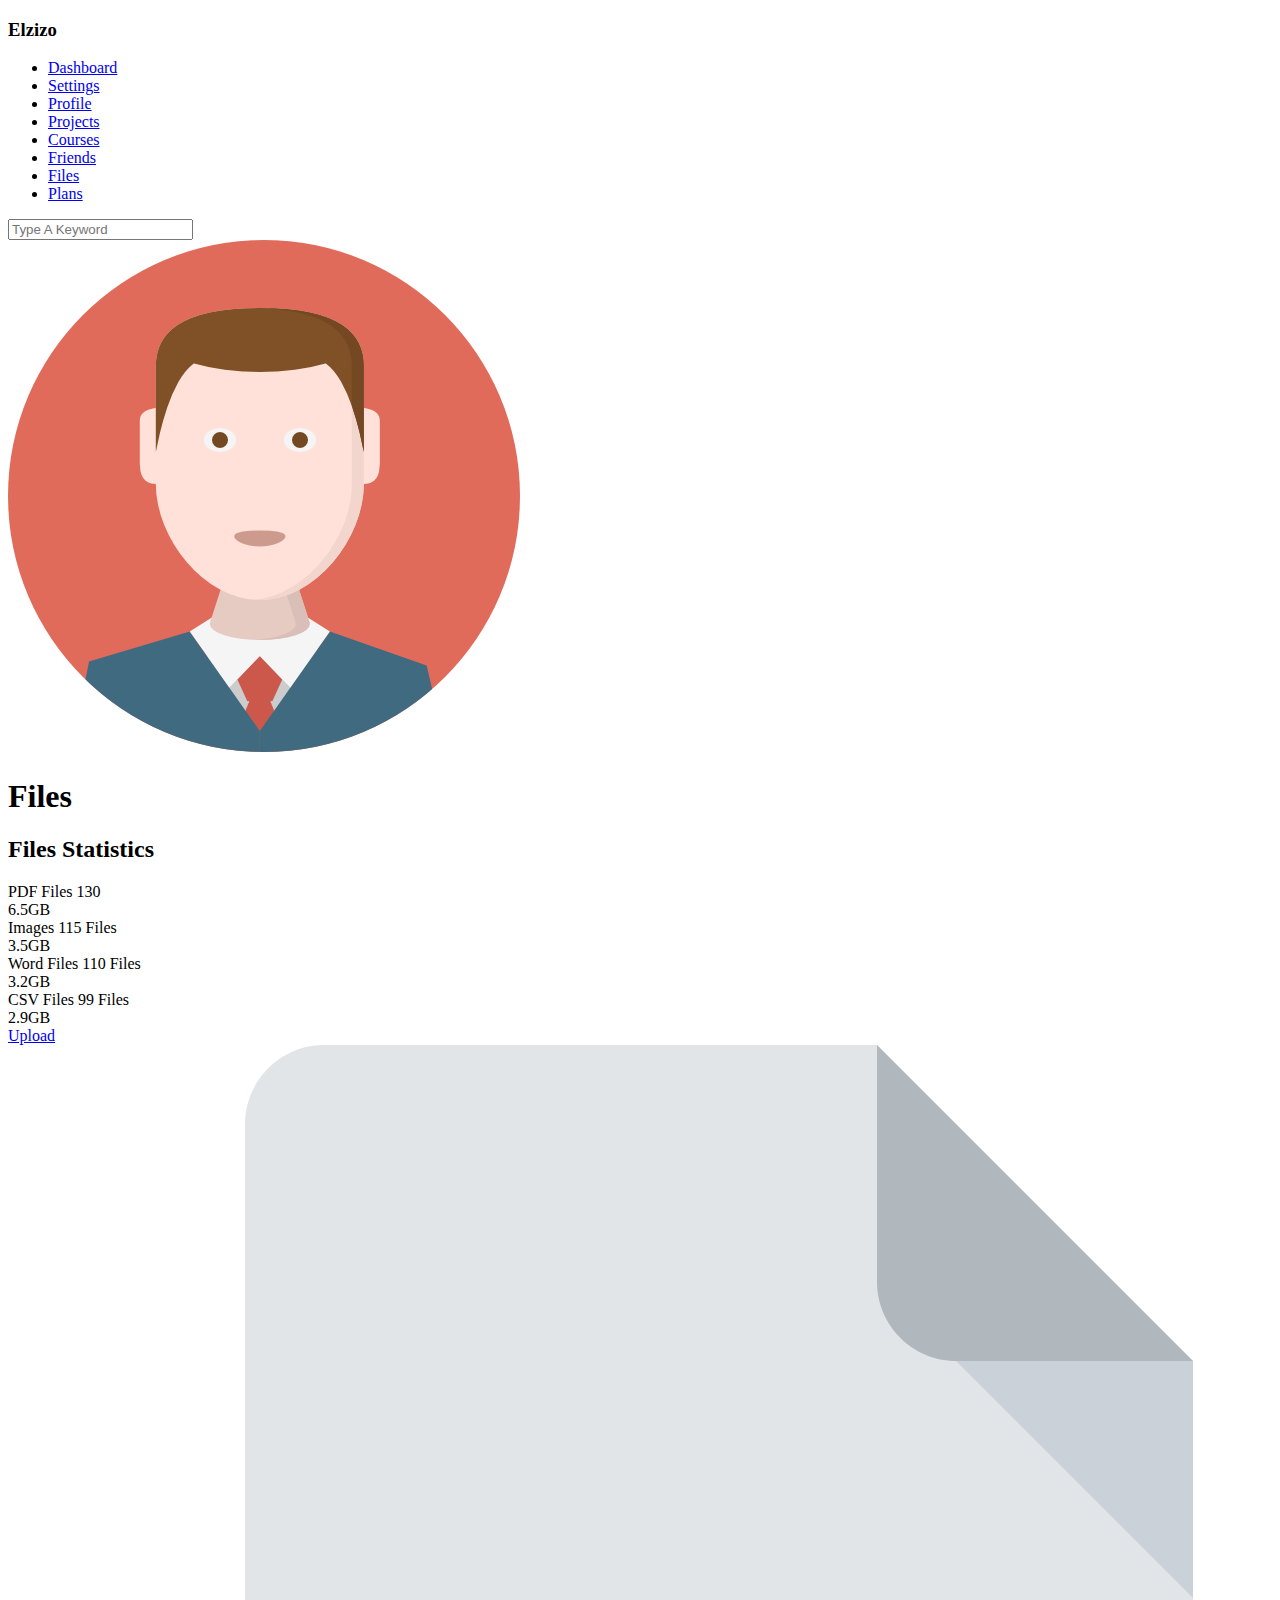
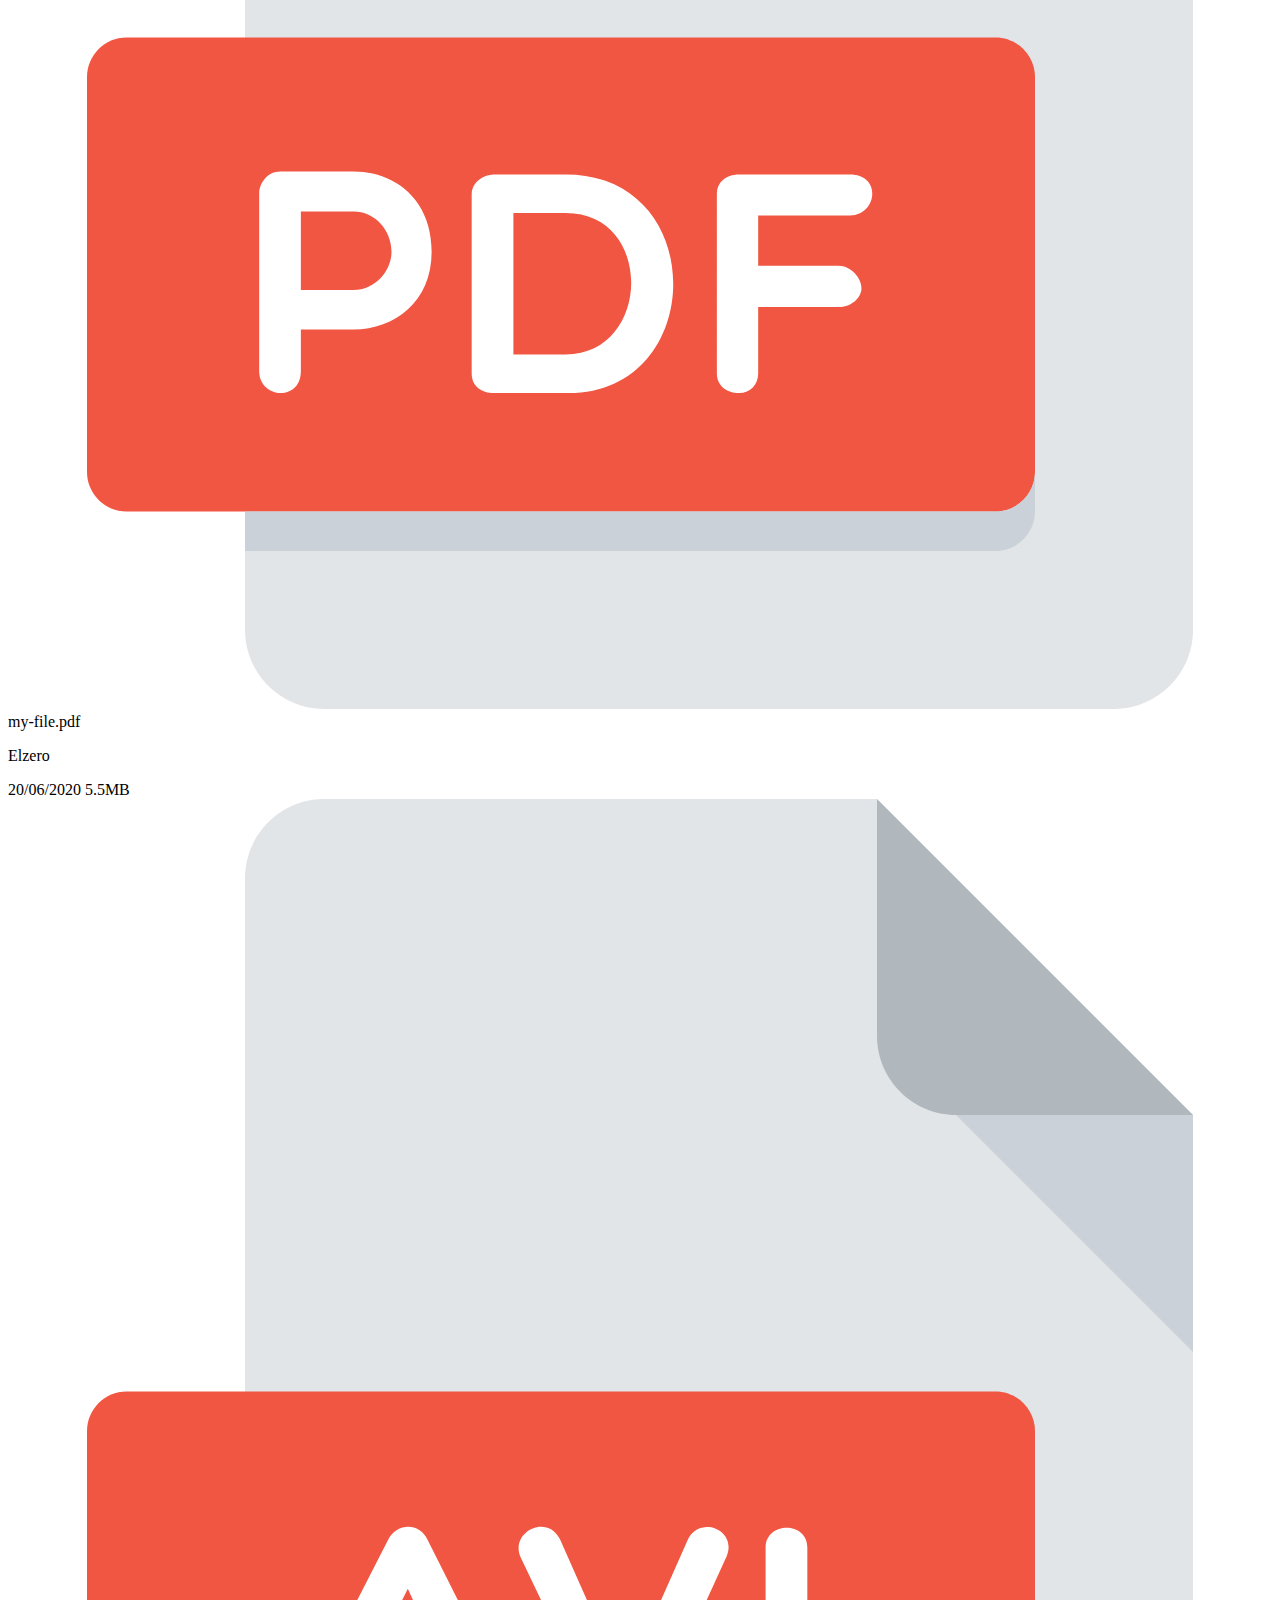
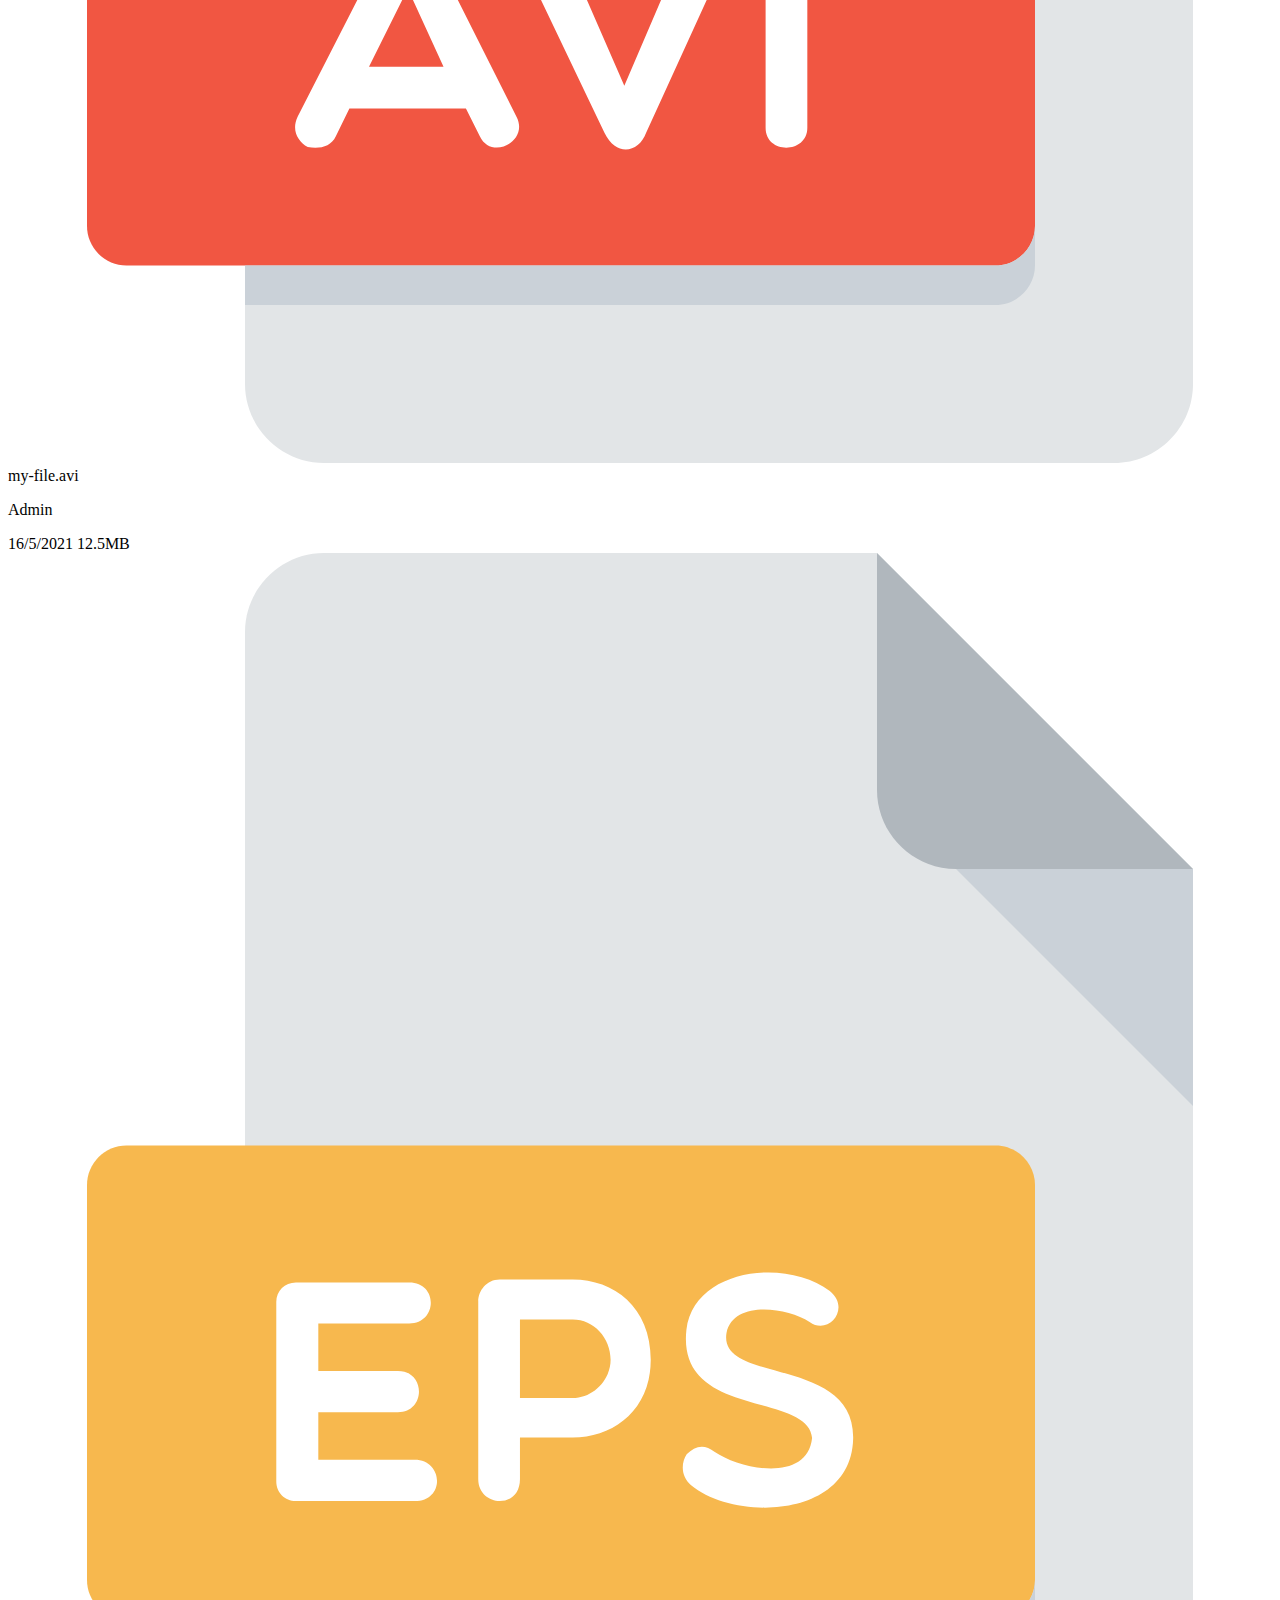
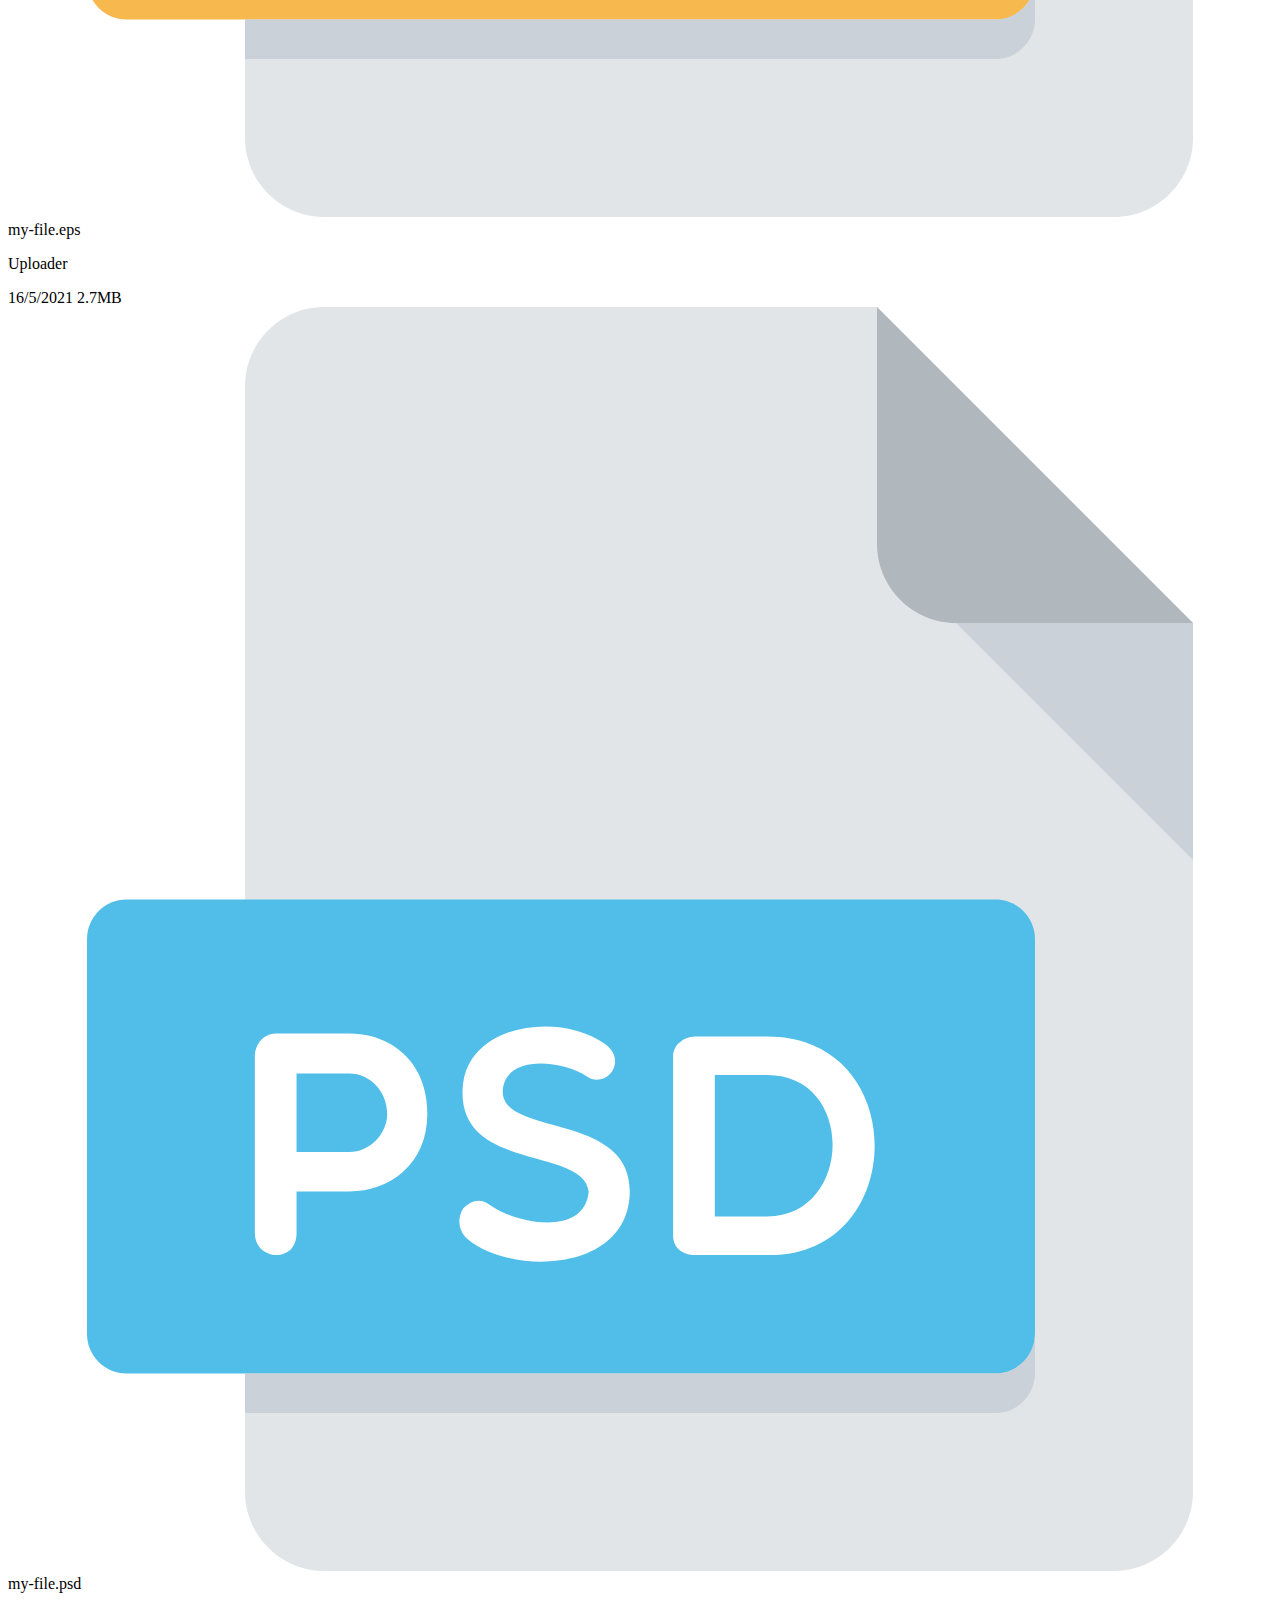
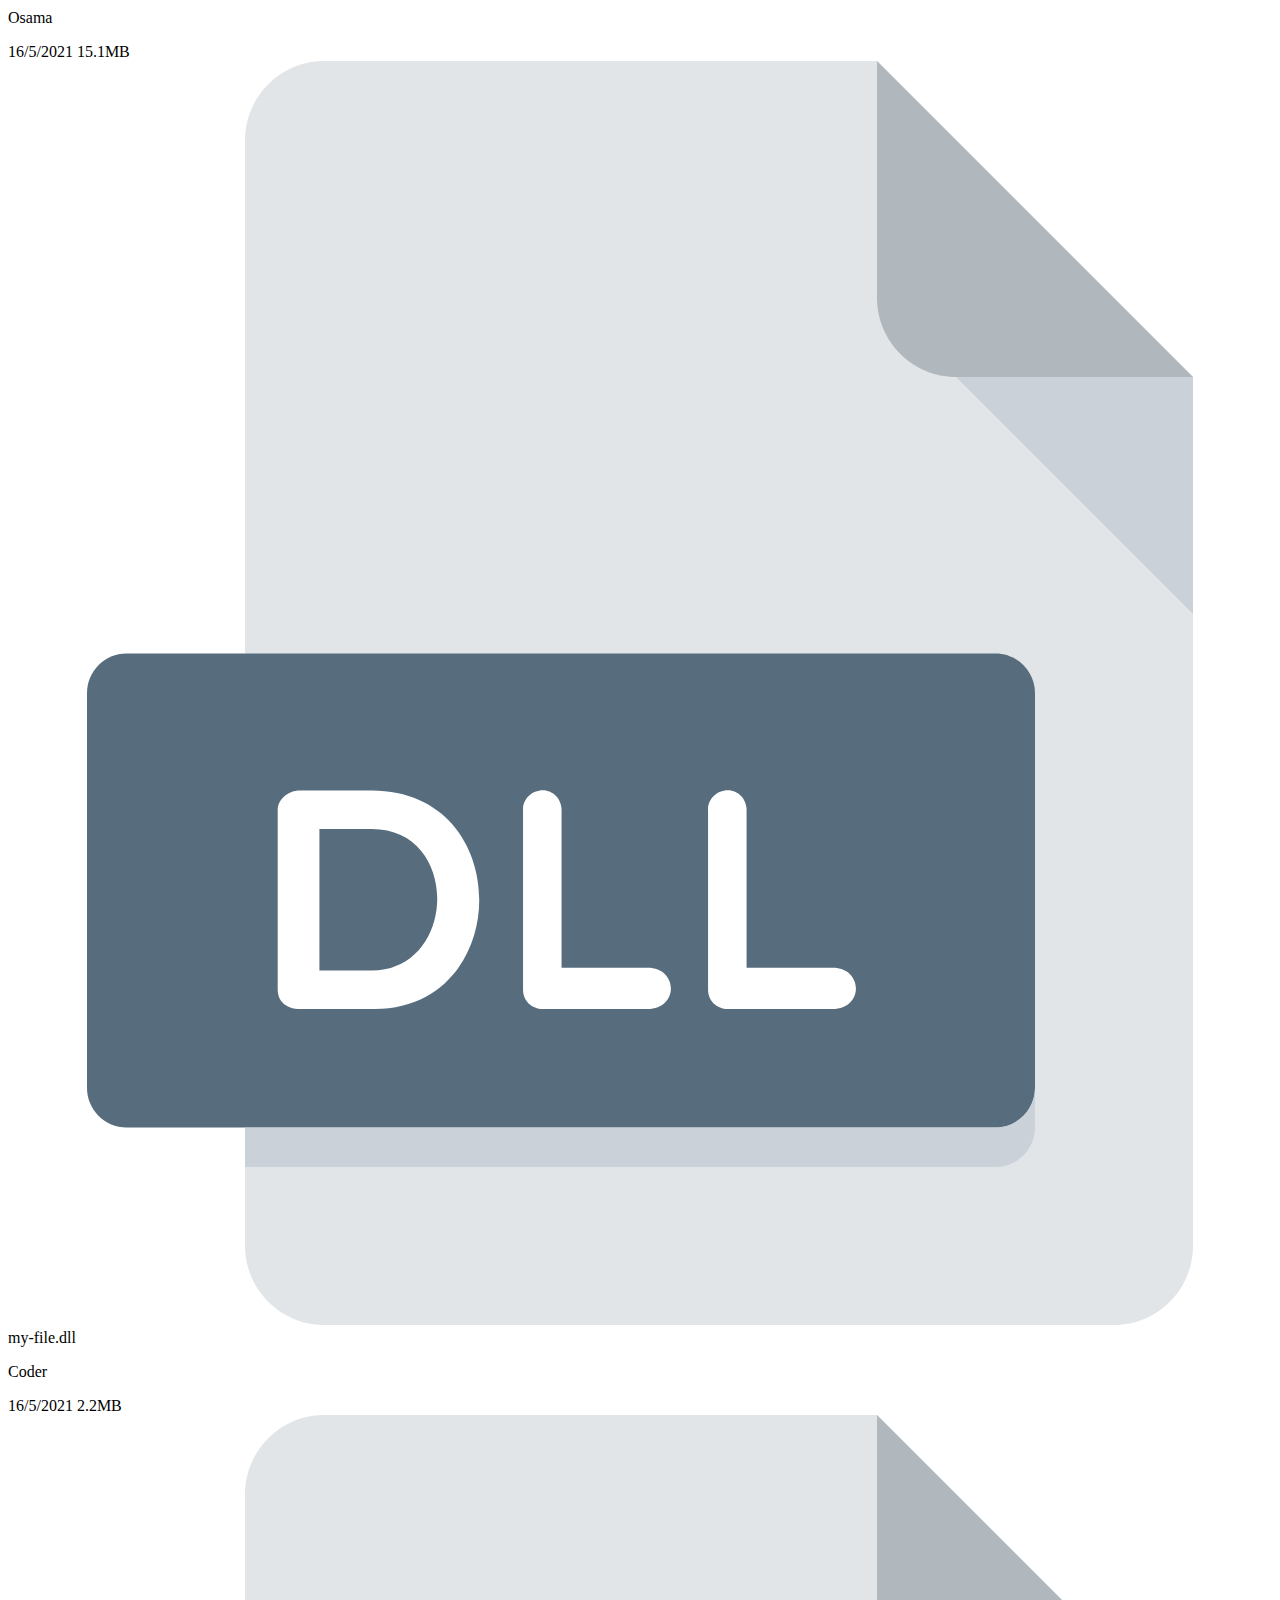
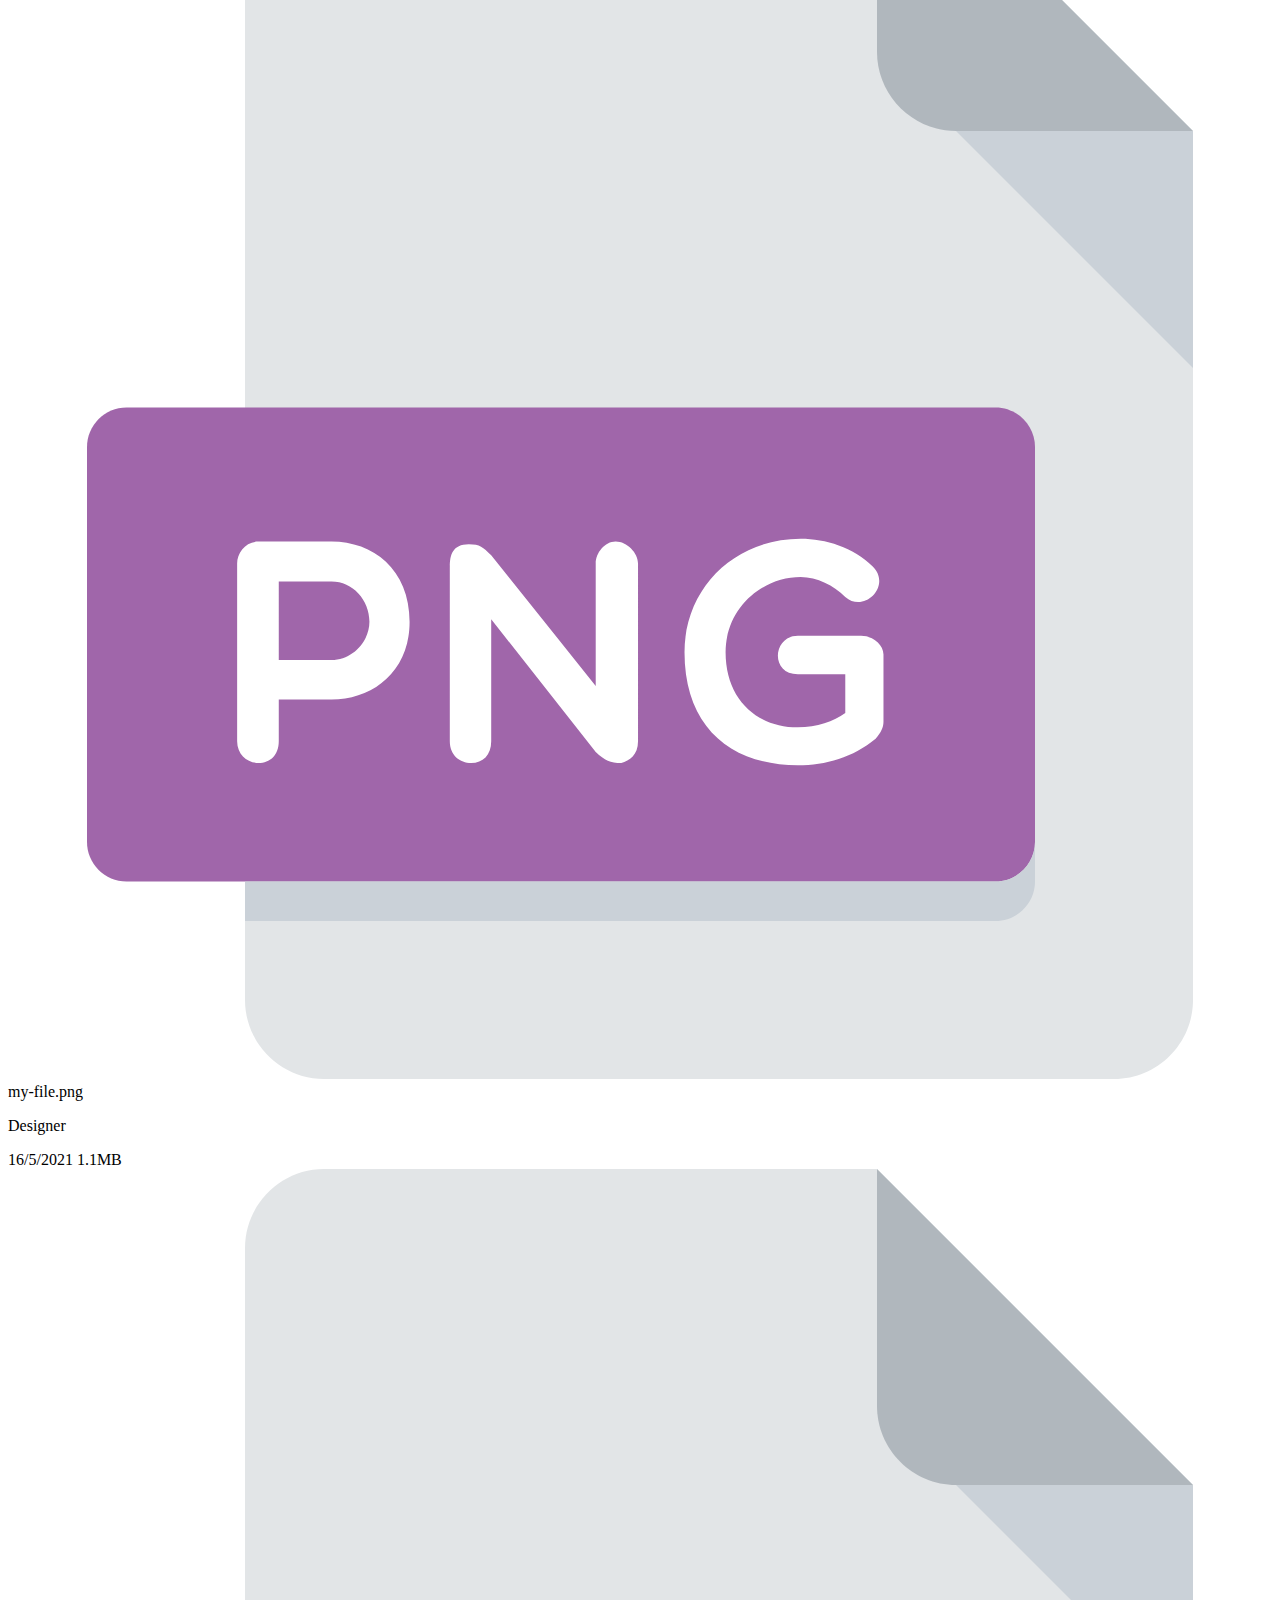
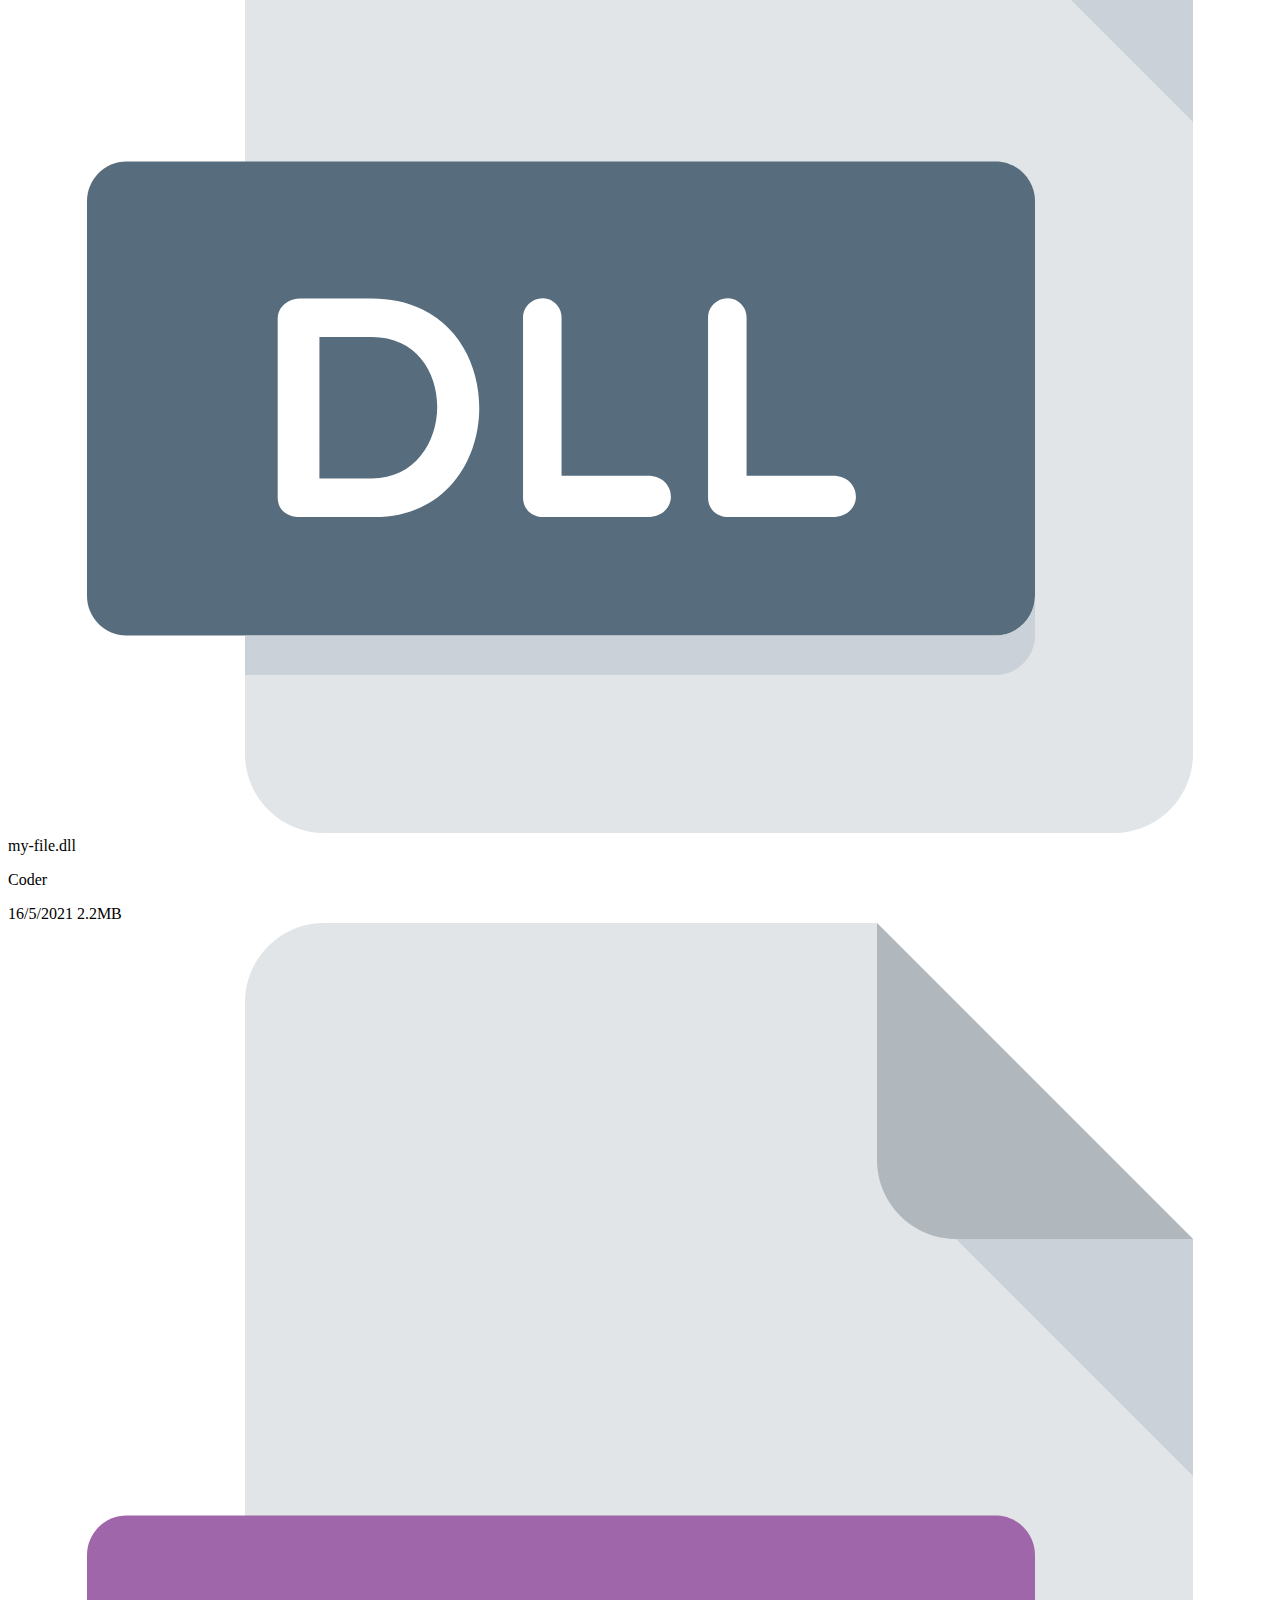
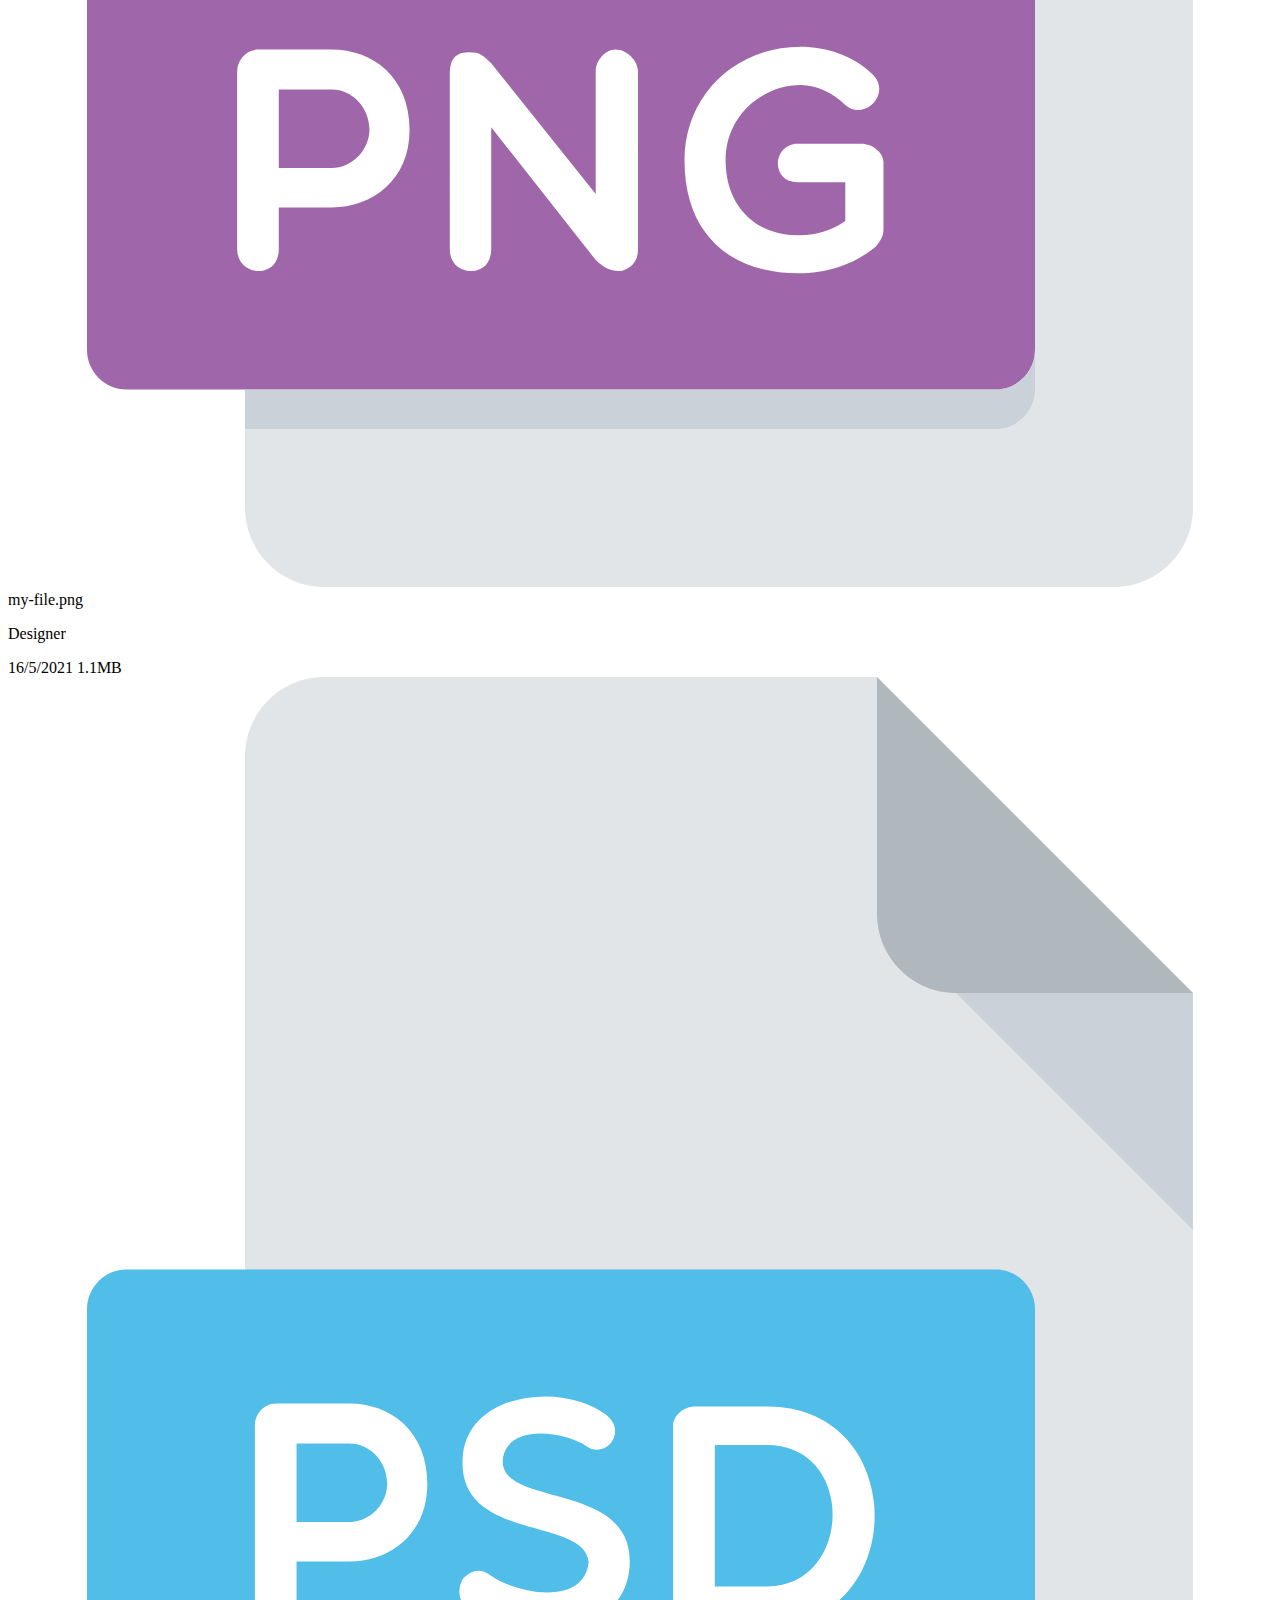
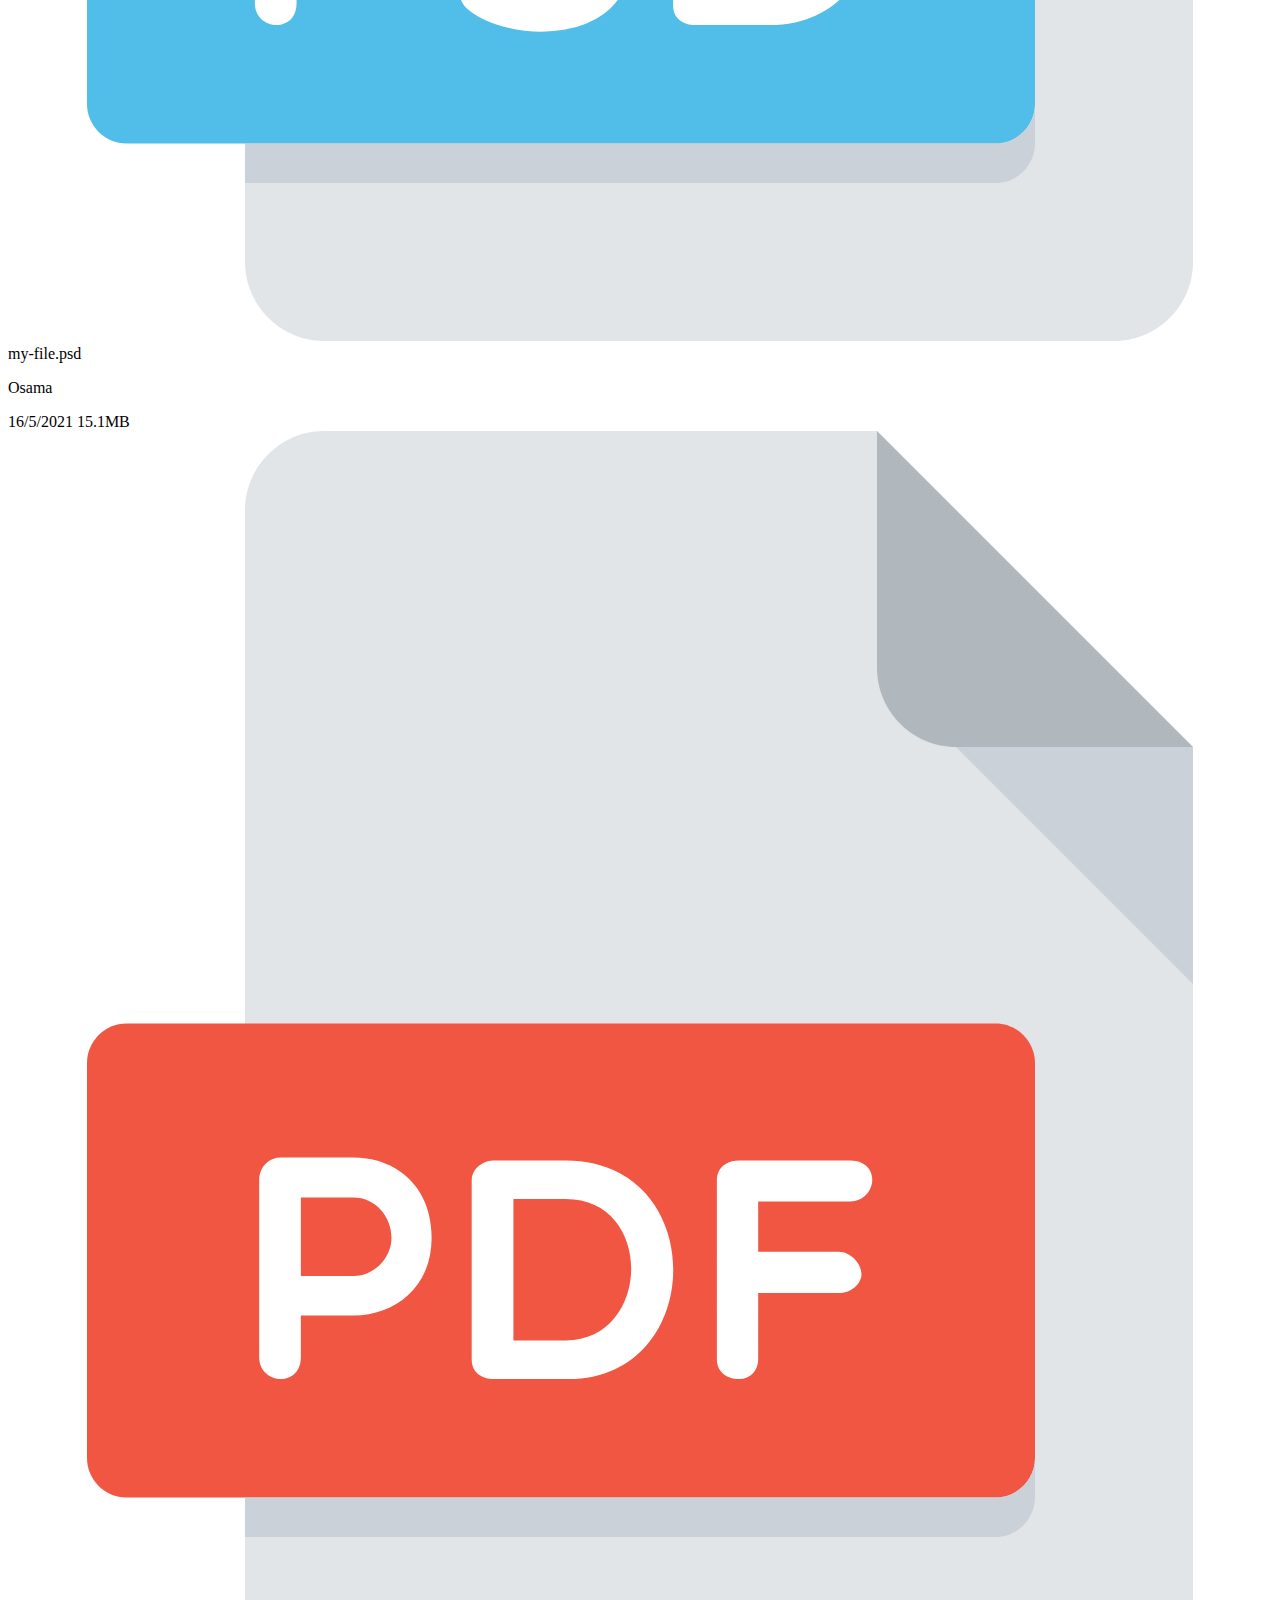
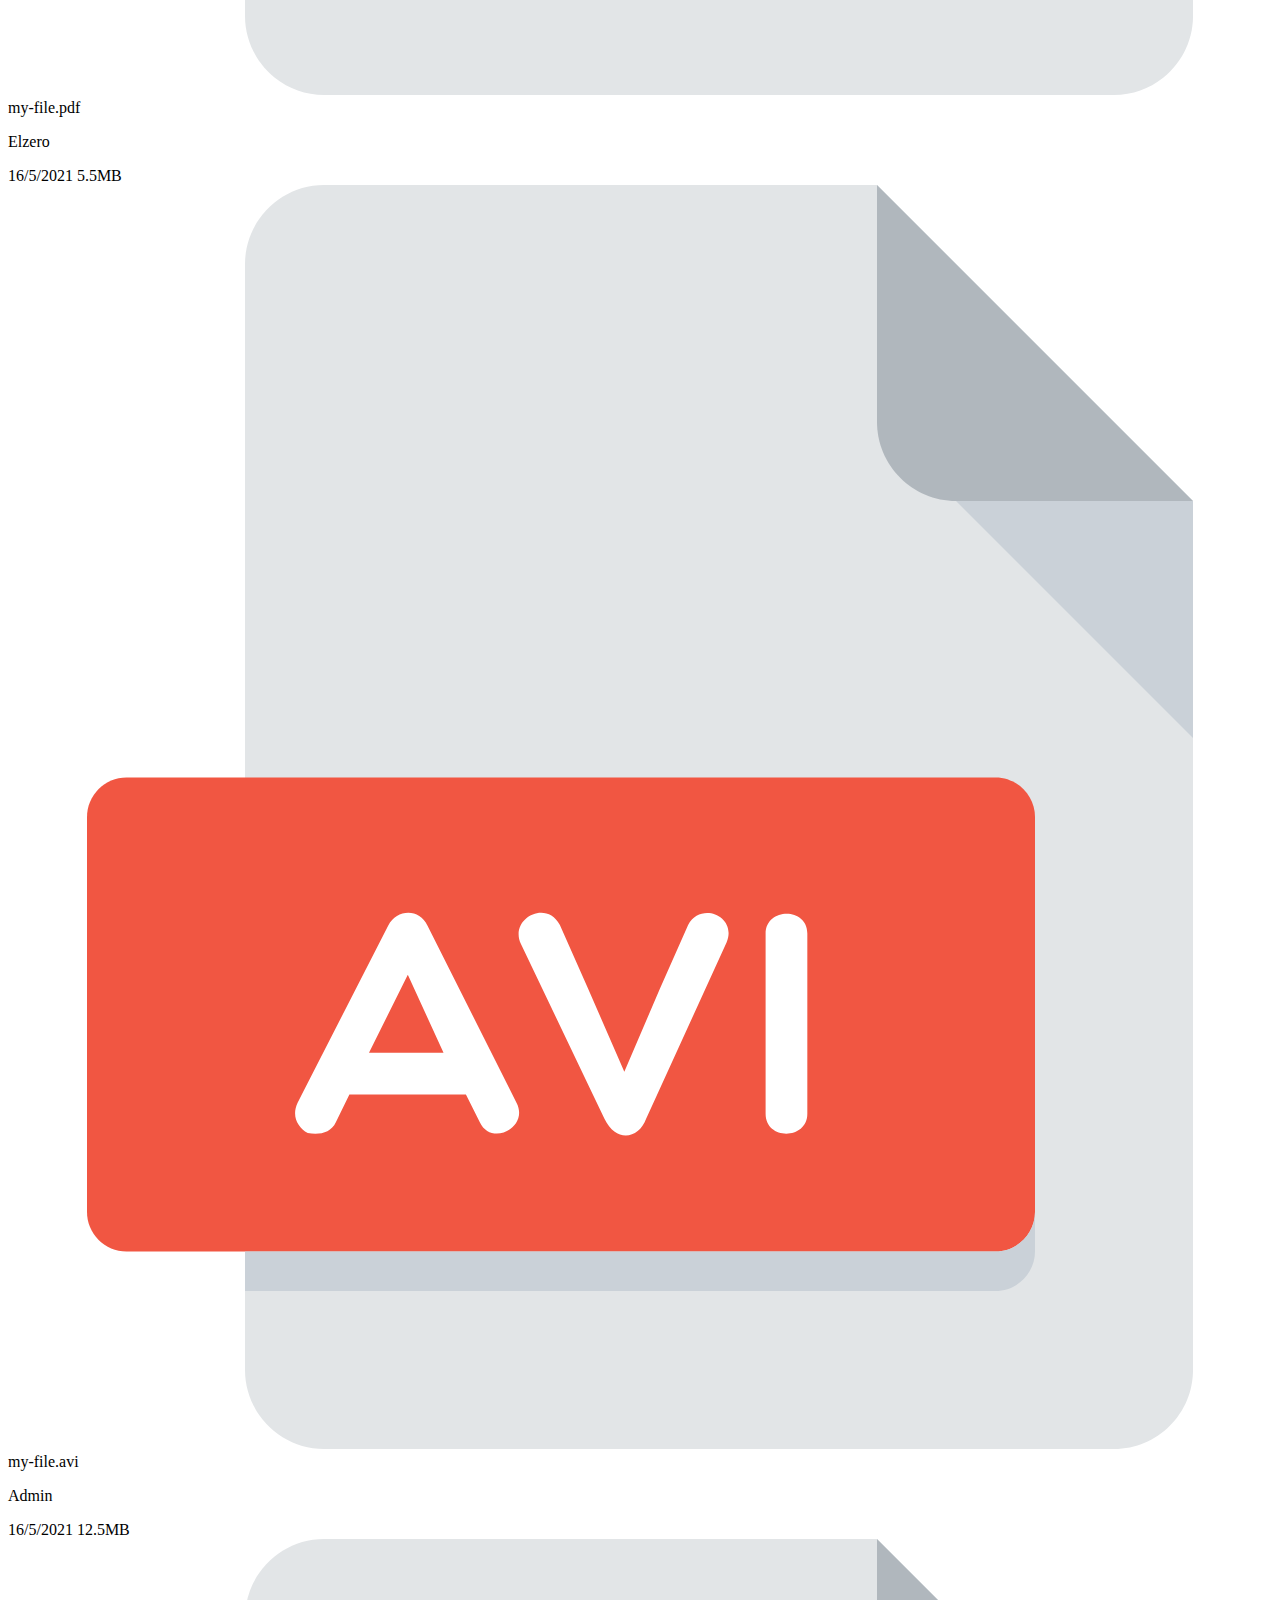
==== files.html @ 0d2b2e2a "Upload Template Four" ====
<!DOCTYPE html>
<html lang="en">
  <head>
    <meta charset="UTF-8" />
    <meta http-equiv="X-UA-Compatible" content="IE=edge" />
    <meta name="viewport" content="width=device-width, initial-scale=1.0" />
    <title>Files</title>
    <link rel="stylesheet" href="css/all.min.css" />
    <link rel="stylesheet" href="css/framework.css" />
    <link rel="stylesheet" href="css/master.css" />
    <link rel="preconnect" href="https://fonts.googleapis.com" />
    <link rel="preconnect" href="https://fonts.gstatic.com" crossorigin />
    <link
      href="https://fonts.googleapis.com/css2?family=Open+Sans:wght@300;500&display=swap"
      rel="stylesheet"
    />
  </head>
  <body>
    <div class="page d-flex">
      <div class="sidebar bg-white p-20 p-relative">
        <h3 class="p-relative txt-c mt-0">Elzizo</h3>
        <ul>
          <li>
            <a
              class="d-flex align-center fs-14 c-black rad-6 p-10"
              href="index.html"
            >
              <i class="fa-regular fa-chart-bar fa-fw"></i>
              <span>Dashboard</span>
            </a>
          </li>
          <li>
            <a
              class="d-flex align-center fs-14 c-black rad-6 p-10"
              href="settings.html"
            >
              <i class="fa-solid fa-gear fa-fw"></i>
              <span>Settings</span>
            </a>
          </li>
          <li>
            <a
              class="d-flex align-center fs-14 c-black rad-6 p-10"
              href="profile.html"
            >
              <i class="fa-regular fa-user fa-fw"></i>
              <span>Profile</span>
            </a>
          </li>
          <li>
            <a
              class="active d-flex align-center fs-14 c-black rad-6 p-10"
              href="projects.html"
            >
              <i class="fa-solid fa-diagram-project fa-fw"></i>
              <span>Projects</span>
            </a>
          </li>
          <li>
            <a
              class="d-flex align-center fs-14 c-black rad-6 p-10"
              href="courses.html"
            >
              <i class="fa-solid fa-graduation-cap fa-fw"></i>
              <span>Courses</span>
            </a>
          </li>
          <li>
            <a
              class="d-flex align-center fs-14 c-black rad-6 p-10"
              href="friends.html"
            >
              <i class="fa-regular fa-circle-user fa-fw"></i>
              <span>Friends</span>
            </a>
          </li>
          <li>
            <a
              class="d-flex align-center fs-14 c-black rad-6 p-10"
              href="files.html"
            >
              <i class="fa-regular fa-file fa-fw"></i>
              <span>Files</span>
            </a>
          </li>
          <li>
            <a
              class="d-flex align-center fs-14 c-black rad-6 p-10"
              href="plans.html"
            >
              <i class="fa-regular fa-credit-card fa-fw"></i>
              <span>Plans</span>
            </a>
          </li>
        </ul>
      </div>
      <div class="content w-full">
        <!-- Start Head -->
        <div class="head bg-white p-15 between-flex">
          <div class="search p-relative">
            <input class="p-10" type="search" placeholder="Type A Keyword" />
          </div>
          <div class="icons d-flex align-center">
            <span class="notification p-relative">
              <i class="fa-regular fa-bell fa-lg"></i>
            </span>
            <img src="imgs/avatar.png" alt="" />
          </div>
        </div>
        <!-- End Head -->
        <h1 class="p-relative">Files</h1>
        <div class="files-page d-flex m-20 gap-20">
          <div class="files-stats p-20 bg-white rad-10">
            <h2 class="mt-0 mb-15 txt-c-mobile">Files Statistics</h2>
            <div class="d-flex align-center border-eee p-10 rad-6 mb-15 fs-13">
              <i
                class="fa-regular fa-file-pdf fa-lg blue center-flex c-blue icon"
              ></i>
              <div class="info">
                <span>PDF Files</span>
                <span class="c-grey d-block mt-5">130</span>
              </div>
              <div class="size c-grey">6.5GB</div>
            </div>
            <div class="d-flex align-center border-eee p-10 rad-6 mb-15 fs-13">
              <i
                class="fa-regular fa-images fa-lg green center-flex c-green icon"
              ></i>
              <div class="info">
                <span>Images</span>
                <span class="c-grey d-block mt-5">115 Files</span>
              </div>
              <div class="size c-grey">3.5GB</div>
            </div>
            <div class="d-flex align-center border-eee p-10 rad-6 mb-15 fs-13">
              <i
                class="fa-regular fa-file-word fa-lg red center-flex c-red icon"
              ></i>
              <div class="info">
                <span>Word Files</span>
                <span class="c-grey d-block mt-5">110 Files</span>
              </div>
              <div class="size c-grey">3.2GB</div>
            </div>
            <div class="d-flex align-center border-eee p-10 rad-6 fs-13">
              <i
                class="fa-solid fa-file-csv fa-lg orange center-flex c-orange icon"
              ></i>
              <div class="info">
                <span>CSV Files</span>
                <span class="c-grey d-block mt-5">99 Files</span>
              </div>
              <div class="size c-grey">2.9GB</div>
            </div>
            <a
              class="upload bg-blue c-white fs-13 rad-6 d-block w-fit"
              href="#"
            >
              <i class="fa-solid fa-angles-up mr-10"></i>
              Upload
            </a>
          </div>
          <div class="files-content d-grid gap-20">
            <div class="file bg-white p-10 rad-10">
              <i class="fa-solid fa-download c-grey p-absolute"></i>
              <div class="icon txt-c">
                <img class="mt-15 mb-15" src="imgs/pdf.svg" alt="" />
              </div>
              <div class="txt-c mb-10 fs-14">my-file.pdf</div>
              <p class="c-grey fs-13">Elzero</p>
              <div class="info between-flex mt-10 pt-10 fs-13 c-grey">
                <span>20/06/2020</span>
                <span>5.5MB</span>
              </div>
            </div>
            <div class="file bg-white p-10 rad-10">
              <i class="fa-solid fa-download c-grey p-absolute"></i>
              <div class="icon txt-c">
                <img class="mt-15 mb-15" src="imgs/avi.svg" alt="" />
              </div>
              <div class="txt-c mb-10 fs-14">my-file.avi</div>
              <p class="c-grey fs-13">Admin</p>
              <div class="info between-flex mt-10 pt-10 fs-13 c-grey">
                <span>16/5/2021</span>
                <span>12.5MB</span>
              </div>
            </div>
            <div class="file bg-white p-10 rad-10">
              <i class="fa-solid fa-download c-grey p-absolute"></i>
              <div class="icon txt-c">
                <img class="mt-15 mb-15" src="imgs/eps.svg" alt="" />
              </div>
              <div class="txt-c mb-10 fs-14">my-file.eps</div>
              <p class="c-grey fs-13">Uploader</p>
              <div class="info between-flex mt-10 pt-10 fs-13 c-grey">
                <span>16/5/2021</span>
                <span>2.7MB</span>
              </div>
            </div>
            <div class="file bg-white p-10 rad-10">
              <i class="fa-solid fa-download c-grey p-absolute"></i>
              <div class="icon txt-c">
                <img class="mt-15 mb-15" src="imgs/psd.svg" alt="" />
              </div>
              <div class="txt-c mb-10 fs-14">my-file.psd</div>
              <p class="c-grey fs-13">Osama</p>
              <div class="info between-flex mt-10 pt-10 fs-13 c-grey">
                <span>16/5/2021</span>
                <span>15.1MB</span>
              </div>
            </div>
            <div class="file bg-white p-10 rad-10">
              <i class="fa-solid fa-download c-grey p-absolute"></i>
              <div class="icon txt-c">
                <img class="mt-15 mb-15" src="imgs/dll.svg" alt="" />
              </div>
              <div class="txt-c mb-10 fs-14">my-file.dll</div>
              <p class="c-grey fs-13">Coder</p>
              <div class="info between-flex mt-10 pt-10 fs-13 c-grey">
                <span>16/5/2021</span>
                <span>2.2MB</span>
              </div>
            </div>
            <div class="file bg-white p-10 rad-10">
              <i class="fa-solid fa-download c-grey p-absolute"></i>
              <div class="icon txt-c">
                <img class="mt-15 mb-15" src="imgs/png.svg" alt="" />
              </div>
              <div class="txt-c mb-10 fs-14">my-file.png</div>
              <p class="c-grey fs-13">Designer</p>
              <div class="info between-flex mt-10 pt-10 fs-13 c-grey">
                <span>16/5/2021</span>
                <span>1.1MB</span>
              </div>
            </div>
            <div class="file bg-white p-10 rad-10">
              <i class="fa-solid fa-download c-grey p-absolute"></i>
              <div class="icon txt-c">
                <img class="mt-15 mb-15" src="imgs/dll.svg" alt="" />
              </div>
              <div class="txt-c mb-10 fs-14">my-file.dll</div>
              <p class="c-grey fs-13">Coder</p>
              <div class="info between-flex mt-10 pt-10 fs-13 c-grey">
                <span>16/5/2021</span>
                <span>2.2MB</span>
              </div>
            </div>
            <div class="file bg-white p-10 rad-10">
              <i class="fa-solid fa-download c-grey p-absolute"></i>
              <div class="icon txt-c">
                <img class="mt-15 mb-15" src="imgs/png.svg" alt="" />
              </div>
              <div class="txt-c mb-10 fs-14">my-file.png</div>
              <p class="c-grey fs-13">Designer</p>
              <div class="info between-flex mt-10 pt-10 fs-13 c-grey">
                <span>16/5/2021</span>
                <span>1.1MB</span>
              </div>
            </div>
            <div class="file bg-white p-10 rad-10">
              <i class="fa-solid fa-download c-grey p-absolute"></i>
              <div class="icon txt-c">
                <img class="mt-15 mb-15" src="imgs/psd.svg" alt="" />
              </div>
              <div class="txt-c mb-10 fs-14">my-file.psd</div>
              <p class="c-grey fs-13">Osama</p>
              <div class="info between-flex mt-10 pt-10 fs-13 c-grey">
                <span>16/5/2021</span>
                <span>15.1MB</span>
              </div>
            </div>
            <div class="file bg-white p-10 rad-10">
              <i class="fa-solid fa-download c-grey p-absolute"></i>
              <div class="icon txt-c">
                <img class="mt-15 mb-15" src="imgs/pdf.svg" alt="" />
              </div>
              <div class="txt-c mb-10 fs-14">my-file.pdf</div>
              <p class="c-grey fs-13">Elzero</p>
              <div class="info between-flex mt-10 pt-10 fs-13 c-grey">
                <span>16/5/2021</span>
                <span>5.5MB</span>
              </div>
            </div>
            <div class="file bg-white p-10 rad-10">
              <i class="fa-solid fa-download c-grey p-absolute"></i>
              <div class="icon txt-c">
                <img class="mt-15 mb-15" src="imgs/avi.svg" alt="" />
              </div>
              <div class="txt-c mb-10 fs-14">my-file.avi</div>
              <p class="c-grey fs-13">Admin</p>
              <div class="info between-flex mt-10 pt-10 fs-13 c-grey">
                <span>16/5/2021</span>
                <span>12.5MB</span>
              </div>
            </div>
            <div class="file bg-white p-10 rad-10">
              <i class="fa-solid fa-download c-grey p-absolute"></i>
              <div class="icon txt-c">
                <img class="mt-15 mb-15" src="imgs/eps.svg" alt="" />
              </div>
              <div class="txt-c mb-10 fs-14">my-file.eps</div>
              <p class="c-grey fs-13">Uploader</p>
              <div class="info between-flex mt-10 pt-10 fs-13 c-grey">
                <span>16/5/2021</span>
                <span>2.7MB</span>
              </div>
            </div>
            <div class="file bg-white p-10 rad-10">
              <i class="fa-solid fa-download c-grey p-absolute"></i>
              <div class="icon txt-c">
                <img class="mt-15 mb-15" src="imgs/pdf.svg" alt="" />
              </div>
              <div class="txt-c mb-10 fs-14">my-file.pdf</div>
              <p class="c-grey fs-13">Elzero</p>
              <div class="info between-flex mt-10 pt-10 fs-13 c-grey">
                <span>16/5/2021</span>
                <span>5.5MB</span>
              </div>
            </div>
            <div class="file bg-white p-10 rad-10">
              <i class="fa-solid fa-download c-grey p-absolute"></i>
              <div class="icon txt-c">
                <img class="mt-15 mb-15" src="imgs/avi.svg" alt="" />
              </div>
              <div class="txt-c mb-10 fs-14">my-file.avi</div>
              <p class="c-grey fs-13">Admin</p>
              <div class="info between-flex mt-10 pt-10 fs-13 c-grey">
                <span>16/5/2021</span>
                <span>12.5MB</span>
              </div>
            </div>
            <div class="file bg-white p-10 rad-10">
              <i class="fa-solid fa-download c-grey p-absolute"></i>
              <div class="icon txt-c">
                <img class="mt-15 mb-15" src="imgs/eps.svg" alt="" />
              </div>
              <div class="txt-c mb-10 fs-14">my-file.eps</div>
              <p class="c-grey fs-13">Uploader</p>
              <div class="info between-flex mt-10 pt-10 fs-13 c-grey">
                <span>16/5/2021</span>
                <span>2.7MB</span>
              </div>
            </div>
            <div class="file bg-white p-10 rad-10">
              <i class="fa-solid fa-download c-grey p-absolute"></i>
              <div class="icon txt-c">
                <img class="mt-15 mb-15" src="imgs/psd.svg" alt="" />
              </div>
              <div class="txt-c mb-10 fs-14">my-file.psd</div>
              <p class="c-grey fs-13">Osama</p>
              <div class="info between-flex mt-10 pt-10 fs-13 c-grey">
                <span>16/5/2021</span>
                <span>15.1MB</span>
              </div>
            </div>
            <div class="file bg-white p-10 rad-10">
              <i class="fa-solid fa-download c-grey p-absolute"></i>
              <div class="icon txt-c">
                <img class="mt-15 mb-15" src="imgs/dll.svg" alt="" />
              </div>
              <div class="txt-c mb-10 fs-14">my-file.dll</div>
              <p class="c-grey fs-13">Coder</p>
              <div class="info between-flex mt-10 pt-10 fs-13 c-grey">
                <span>16/5/2021</span>
                <span>2.2MB</span>
              </div>
            </div>
            <div class="file bg-white p-10 rad-10">
              <i class="fa-solid fa-download c-grey p-absolute"></i>
              <div class="icon txt-c">
                <img class="mt-15 mb-15" src="imgs/png.svg" alt="" />
              </div>
              <div class="txt-c mb-10 fs-14">my-file.png</div>
              <p class="c-grey fs-13">Designer</p>
              <div class="info between-flex mt-10 pt-10 fs-13 c-grey">
                <span>16/5/2021</span>
                <span>1.1MB</span>
              </div>
            </div>
            <div class="file bg-white p-10 rad-10">
              <i class="fa-solid fa-download c-grey p-absolute"></i>
              <div class="icon txt-c">
                <img class="mt-15 mb-15" src="imgs/dll.svg" alt="" />
              </div>
              <div class="txt-c mb-10 fs-14">my-file.dll</div>
              <p class="c-grey fs-13">Coder</p>
              <div class="info between-flex mt-10 pt-10 fs-13 c-grey">
                <span>16/5/2021</span>
                <span>2.2MB</span>
              </div>
            </div>
            <div class="file bg-white p-10 rad-10">
              <i class="fa-solid fa-download c-grey p-absolute"></i>
              <div class="icon txt-c">
                <img class="mt-15 mb-15" src="imgs/png.svg" alt="" />
              </div>
              <div class="txt-c mb-10 fs-14">my-file.png</div>
              <p class="c-grey fs-13">Designer</p>
              <div class="info between-flex mt-10 pt-10 fs-13 c-grey">
                <span>16/5/2021</span>
                <span>1.1MB</span>
              </div>
            </div>
            <div class="file bg-white p-10 rad-10">
              <i class="fa-solid fa-download c-grey p-absolute"></i>
              <div class="icon txt-c">
                <img class="mt-15 mb-15" src="imgs/psd.svg" alt="" />
              </div>
              <div class="txt-c mb-10 fs-14">my-file.psd</div>
              <p class="c-grey fs-13">Osama</p>
              <div class="info between-flex mt-10 pt-10 fs-13 c-grey">
                <span>16/5/2021</span>
                <span>15.1MB</span>
              </div>
            </div>
            <div class="file bg-white p-10 rad-10">
              <i class="fa-solid fa-download c-grey p-absolute"></i>
              <div class="icon txt-c">
                <img class="mt-15 mb-15" src="imgs/pdf.svg" alt="" />
              </div>
              <div class="txt-c mb-10 fs-14">my-file.pdf</div>
              <p class="c-grey fs-13">Elzero</p>
              <div class="info between-flex mt-10 pt-10 fs-13 c-grey">
                <span>16/5/2021</span>
                <span>5.5MB</span>
              </div>
            </div>
            <div class="file bg-white p-10 rad-10">
              <i class="fa-solid fa-download c-grey p-absolute"></i>
              <div class="icon txt-c">
                <img class="mt-15 mb-15" src="imgs/avi.svg" alt="" />
              </div>
              <div class="txt-c mb-10 fs-14">my-file.avi</div>
              <p class="c-grey fs-13">Admin</p>
              <div class="info between-flex mt-10 pt-10 fs-13 c-grey">
                <span>16/5/2021</span>
                <span>12.5MB</span>
              </div>
            </div>
            <div class="file bg-white p-10 rad-10">
              <i class="fa-solid fa-download c-grey p-absolute"></i>
              <div class="icon txt-c">
                <img class="mt-15 mb-15" src="imgs/eps.svg" alt="" />
              </div>
              <div class="txt-c mb-10 fs-14">my-file.eps</div>
              <p class="c-grey fs-13">Uploader</p>
              <div class="info between-flex mt-10 pt-10 fs-13 c-grey">
                <span>16/5/2021</span>
                <span>2.7MB</span>
              </div>
            </div>
          </div>
        </div>
      </div>
    </div>
  </body>
</html>
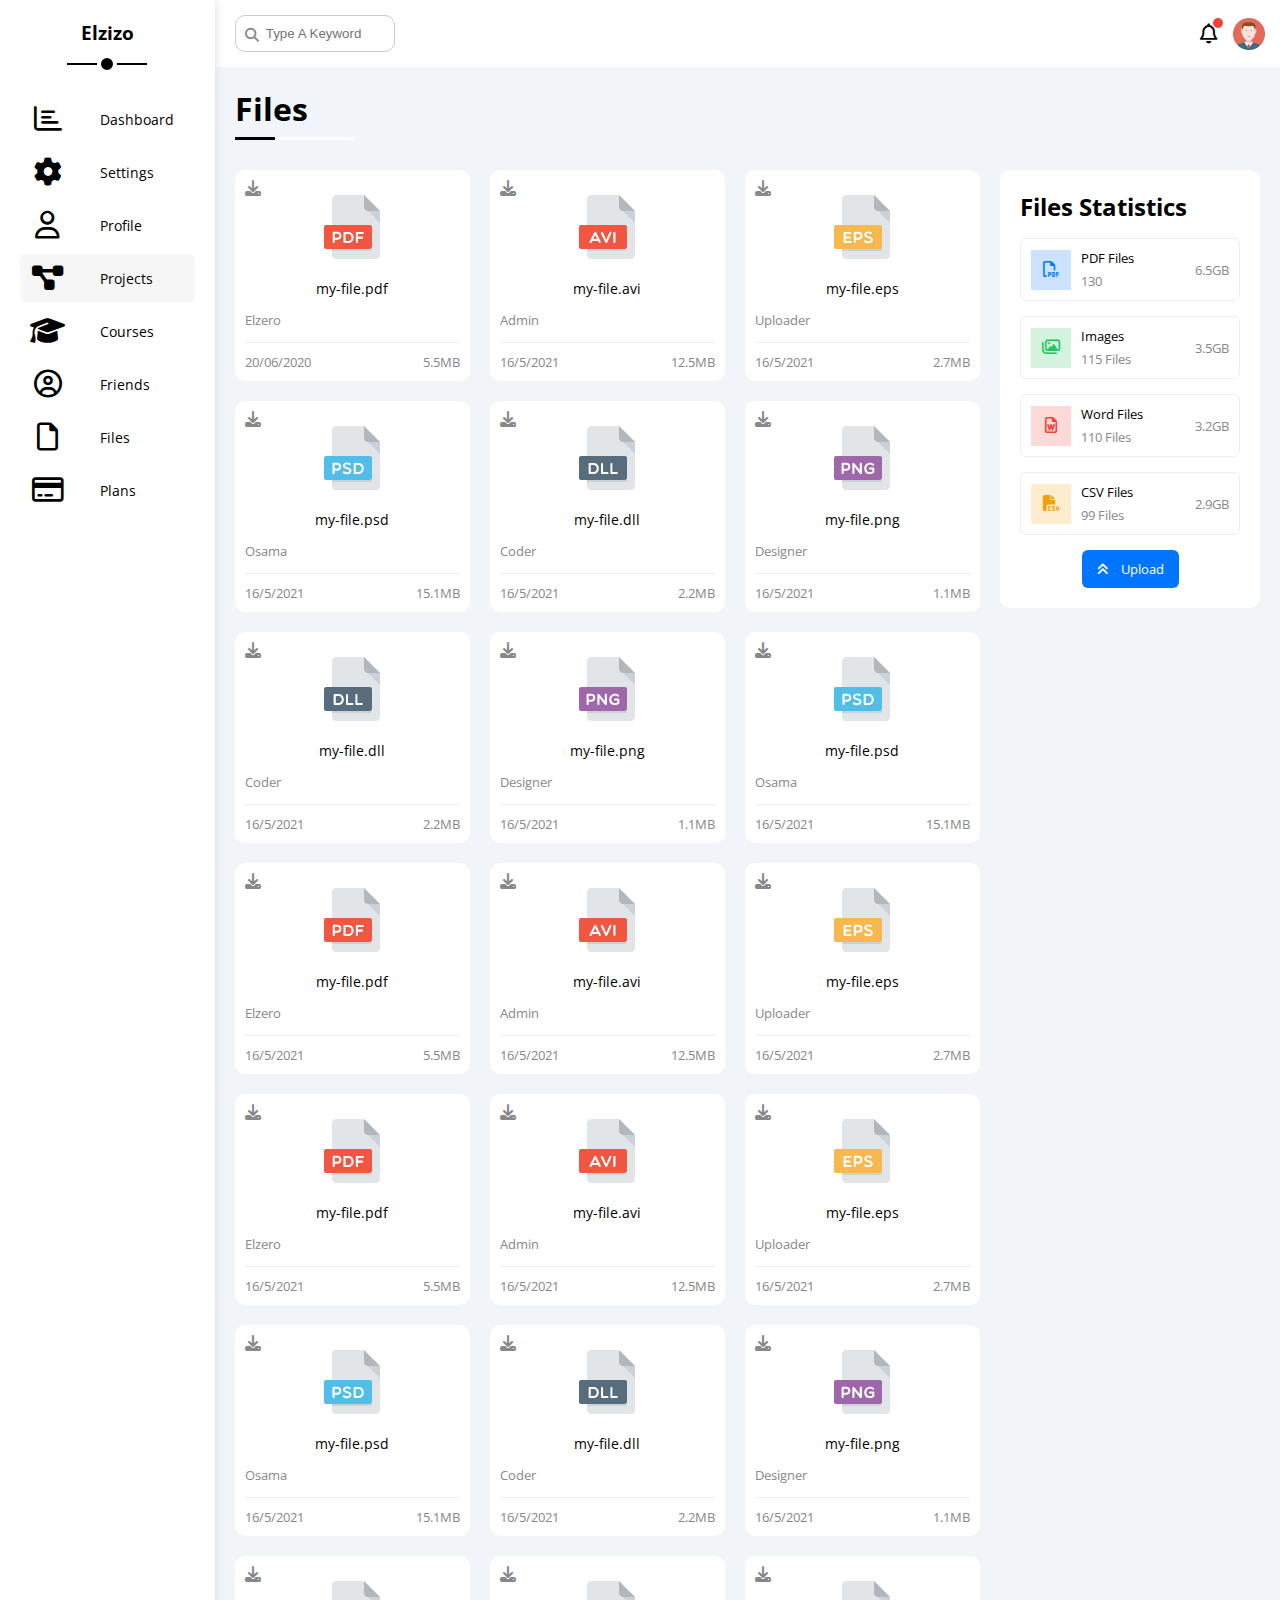
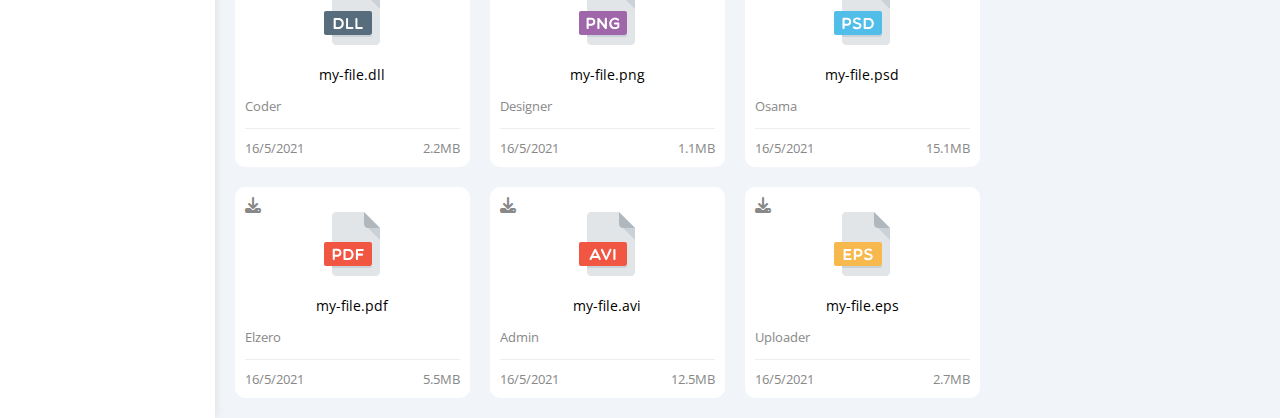
==== commit 270b89d8: "Update files.html" ====
--- a/files.html
+++ b/files.html
@@ -5,9 +5,9 @@
     <meta http-equiv="X-UA-Compatible" content="IE=edge" />
     <meta name="viewport" content="width=device-width, initial-scale=1.0" />
     <title>Files</title>
-    <link rel="stylesheet" href="css/all.min.css" />
-    <link rel="stylesheet" href="css/framework.css" />
-    <link rel="stylesheet" href="css/master.css" />
+    <link rel="stylesheet" href="CSS/all.min.css" />
+    <link rel="stylesheet" href="CSS/framework.css" />
+    <link rel="stylesheet" href="CSS/master.css" />
     <link rel="preconnect" href="https://fonts.googleapis.com" />
     <link rel="preconnect" href="https://fonts.gstatic.com" crossorigin />
     <link
--- a/CSS/all.min.css
+++ b/CSS/all.min.css
@@ -0,0 +1,9 @@
+/*!
+ * Font Awesome Free 6.6.0 by @fontawesome - https://fontawesome.com
+ * License - https://fontawesome.com/license/free (Icons: CC BY 4.0, Fonts: SIL OFL 1.1, Code: MIT License)
+ * Copyright 2024 Fonticons, Inc.
+ */
+.fa{font-family:var(--fa-style-family,"Font Awesome 6 Free");font-weight:var(--fa-style,900)}.fa,.fa-brands,.fa-classic,.fa-regular,.fa-sharp-solid,.fa-solid,.fab,.far,.fas{-moz-osx-font-smoothing:grayscale;-webkit-font-smoothing:antialiased;display:var(--fa-display,inline-block);font-style:normal;font-variant:normal;line-height:1;text-rendering:auto}.fa-classic,.fa-regular,.fa-solid,.far,.fas{font-family:"Font Awesome 6 Free"}.fa-brands,.fab{font-family:"Font Awesome 6 Brands"}.fa-1x{font-size:1em}.fa-2x{font-size:2em}.fa-3x{font-size:3em}.fa-4x{font-size:4em}.fa-5x{font-size:5em}.fa-6x{font-size:6em}.fa-7x{font-size:7em}.fa-8x{font-size:8em}.fa-9x{font-size:9em}.fa-10x{font-size:10em}.fa-2xs{font-size:.625em;line-height:.1em;vertical-align:.225em}.fa-xs{font-size:.75em;line-height:.08333em;vertical-align:.125em}.fa-sm{font-size:.875em;line-height:.07143em;vertical-align:.05357em}.fa-lg{font-size:1.25em;line-height:.05em;vertical-align:-.075em}.fa-xl{font-size:1.5em;line-height:.04167em;vertical-align:-.125em}.fa-2xl{font-size:2em;line-height:.03125em;vertical-align:-.1875em}.fa-fw{text-align:center;width:1.25em}.fa-ul{list-style-type:none;margin-left:var(--fa-li-margin,2.5em);padding-left:0}.fa-ul>li{position:relative}.fa-li{left:calc(var(--fa-li-width, 2em)*-1);position:absolute;text-align:center;width:var(--fa-li-width,2em);line-height:inherit}.fa-border{border-radius:var(--fa-border-radius,.1em);border:var(--fa-border-width,.08em) var(--fa-border-style,solid) var(--fa-border-color,#eee);padding:var(--fa-border-padding,.2em .25em .15em)}.fa-pull-left{float:left;margin-right:var(--fa-pull-margin,.3em)}.fa-pull-right{float:right;margin-left:var(--fa-pull-margin,.3em)}.fa-beat{animation-name:fa-beat;animation-delay:var(--fa-animation-delay,0s);animation-direction:var(--fa-animation-direction,normal);animation-duration:var(--fa-animation-duration,1s);animation-iteration-count:var(--fa-animation-iteration-count,infinite);animation-timing-function:var(--fa-animation-timing,ease-in-out)}.fa-bounce{animation-name:fa-bounce;animation-delay:var(--fa-animation-delay,0s);animation-direction:var(--fa-animation-direction,normal);animation-duration:var(--fa-animation-duration,1s);animation-iteration-count:var(--fa-animation-iteration-count,infinite);animation-timing-function:var(--fa-animation-timing,cubic-bezier(.28,.84,.42,1))}.fa-fade{animation-name:fa-fade;animation-iteration-count:var(--fa-animation-iteration-count,infinite);animation-timing-function:var(--fa-animation-timing,cubic-bezier(.4,0,.6,1))}.fa-beat-fade,.fa-fade{animation-delay:var(--fa-animation-delay,0s);animation-direction:var(--fa-animation-direction,normal);animation-duration:var(--fa-animation-duration,1s)}.fa-beat-fade{animation-name:fa-beat-fade;animation-iteration-count:var(--fa-animation-iteration-count,infinite);animation-timing-function:var(--fa-animation-timing,cubic-bezier(.4,0,.6,1))}.fa-flip{animation-name:fa-flip;animation-delay:var(--fa-animation-delay,0s);animation-direction:var(--fa-animation-direction,normal);animation-duration:var(--fa-animation-duration,1s);animation-iteration-count:var(--fa-animation-iteration-count,infinite);animation-timing-function:var(--fa-animation-timing,ease-in-out)}.fa-shake{animation-name:fa-shake;animation-duration:var(--fa-animation-duration,1s);animation-iteration-count:var(--fa-animation-iteration-count,infinite);animation-timing-function:var(--fa-animation-timing,linear)}.fa-shake,.fa-spin{animation-delay:var(--fa-animation-delay,0s);animation-direction:var(--fa-animation-direction,normal)}.fa-spin{animation-name:fa-spin;animation-duration:var(--fa-animation-duration,2s);animation-iteration-count:var(--fa-animation-iteration-count,infinite);animation-timing-function:var(--fa-animation-timing,linear)}.fa-spin-reverse{--fa-animation-direction:reverse}.fa-pulse,.fa-spin-pulse{animation-name:fa-spin;animation-direction:var(--fa-animation-direction,normal);animation-duration:var(--fa-animation-duration,1s);animation-iteration-count:var(--fa-animation-iteration-count,infinite);animation-timing-function:var(--fa-animation-timing,steps(8))}@media (prefers-reduced-motion:reduce){.fa-beat,.fa-beat-fade,.fa-bounce,.fa-fade,.fa-flip,.fa-pulse,.fa-shake,.fa-spin,.fa-spin-pulse{animation-delay:-1ms;animation-duration:1ms;animation-iteration-count:1;transition-delay:0s;transition-duration:0s}}@keyframes fa-beat{0%,90%{transform:scale(1)}45%{transform:scale(var(--fa-beat-scale,1.25))}}@keyframes fa-bounce{0%{transform:scale(1) translateY(0)}10%{transform:scale(var(--fa-bounce-start-scale-x,1.1),var(--fa-bounce-start-scale-y,.9)) translateY(0)}30%{transform:scale(var(--fa-bounce-jump-scale-x,.9),var(--fa-bounce-jump-scale-y,1.1)) translateY(var(--fa-bounce-height,-.5em))}50%{transform:scale(var(--fa-bounce-land-scale-x,1.05),var(--fa-bounce-land-scale-y,.95)) translateY(0)}57%{transform:scale(1) translateY(var(--fa-bounce-rebound,-.125em))}64%{transform:scale(1) translateY(0)}to{transform:scale(1) translateY(0)}}@keyframes fa-fade{50%{opacity:var(--fa-fade-opacity,.4)}}@keyframes fa-beat-fade{0%,to{opacity:var(--fa-beat-fade-opacity,.4);transform:scale(1)}50%{opacity:1;transform:scale(var(--fa-beat-fade-scale,1.125))}}@keyframes fa-flip{50%{transform:rotate3d(var(--fa-flip-x,0),var(--fa-flip-y,1),var(--fa-flip-z,0),var(--fa-flip-angle,-180deg))}}@keyframes fa-shake{0%{transform:rotate(-15deg)}4%{transform:rotate(15deg)}8%,24%{transform:rotate(-18deg)}12%,28%{transform:rotate(18deg)}16%{transform:rotate(-22deg)}20%{transform:rotate(22deg)}32%{transform:rotate(-12deg)}36%{transform:rotate(12deg)}40%,to{transform:rotate(0deg)}}@keyframes fa-spin{0%{transform:rotate(0deg)}to{transform:rotate(1turn)}}.fa-rotate-90{transform:rotate(90deg)}.fa-rotate-180{transform:rotate(180deg)}.fa-rotate-270{transform:rotate(270deg)}.fa-flip-horizontal{transform:scaleX(-1)}.fa-flip-vertical{transform:scaleY(-1)}.fa-flip-both,.fa-flip-horizontal.fa-flip-vertical{transform:scale(-1)}.fa-rotate-by{transform:rotate(var(--fa-rotate-angle,0))}.fa-stack{display:inline-block;height:2em;line-height:2em;position:relative;vertical-align:middle;width:2.5em}.fa-stack-1x,.fa-stack-2x{left:0;position:absolute;text-align:center;width:100%;z-index:var(--fa-stack-z-index,auto)}.fa-stack-1x{line-height:inherit}.fa-stack-2x{font-size:2em}.fa-inverse{color:var(--fa-inverse,#fff)}
+
+.fa-0:before{content:"\30"}.fa-1:before{content:"\31"}.fa-2:before{content:"\32"}.fa-3:before{content:"\33"}.fa-4:before{content:"\34"}.fa-5:before{content:"\35"}.fa-6:before{content:"\36"}.fa-7:before{content:"\37"}.fa-8:before{content:"\38"}.fa-9:before{content:"\39"}.fa-fill-drip:before{content:"\f576"}.fa-arrows-to-circle:before{content:"\e4bd"}.fa-chevron-circle-right:before,.fa-circle-chevron-right:before{content:"\f138"}.fa-at:before{content:"\40"}.fa-trash-alt:before,.fa-trash-can:before{content:"\f2ed"}.fa-text-height:before{content:"\f034"}.fa-user-times:before,.fa-user-xmark:before{content:"\f235"}.fa-stethoscope:before{content:"\f0f1"}.fa-comment-alt:before,.fa-message:before{content:"\f27a"}.fa-info:before{content:"\f129"}.fa-compress-alt:before,.fa-down-left-and-up-right-to-center:before{content:"\f422"}.fa-explosion:before{content:"\e4e9"}.fa-file-alt:before,.fa-file-lines:before,.fa-file-text:before{content:"\f15c"}.fa-wave-square:before{content:"\f83e"}.fa-ring:before{content:"\f70b"}.fa-building-un:before{content:"\e4d9"}.fa-dice-three:before{content:"\f527"}.fa-calendar-alt:before,.fa-calendar-days:before{content:"\f073"}.fa-anchor-circle-check:before{content:"\e4aa"}.fa-building-circle-arrow-right:before{content:"\e4d1"}.fa-volleyball-ball:before,.fa-volleyball:before{content:"\f45f"}.fa-arrows-up-to-line:before{content:"\e4c2"}.fa-sort-desc:before,.fa-sort-down:before{content:"\f0dd"}.fa-circle-minus:before,.fa-minus-circle:before{content:"\f056"}.fa-door-open:before{content:"\f52b"}.fa-right-from-bracket:before,.fa-sign-out-alt:before{content:"\f2f5"}.fa-atom:before{content:"\f5d2"}.fa-soap:before{content:"\e06e"}.fa-heart-music-camera-bolt:before,.fa-icons:before{content:"\f86d"}.fa-microphone-alt-slash:before,.fa-microphone-lines-slash:before{content:"\f539"}.fa-bridge-circle-check:before{content:"\e4c9"}.fa-pump-medical:before{content:"\e06a"}.fa-fingerprint:before{content:"\f577"}.fa-hand-point-right:before{content:"\f0a4"}.fa-magnifying-glass-location:before,.fa-search-location:before{content:"\f689"}.fa-forward-step:before,.fa-step-forward:before{content:"\f051"}.fa-face-smile-beam:before,.fa-smile-beam:before{content:"\f5b8"}.fa-flag-checkered:before{content:"\f11e"}.fa-football-ball:before,.fa-football:before{content:"\f44e"}.fa-school-circle-exclamation:before{content:"\e56c"}.fa-crop:before{content:"\f125"}.fa-angle-double-down:before,.fa-angles-down:before{content:"\f103"}.fa-users-rectangle:before{content:"\e594"}.fa-people-roof:before{content:"\e537"}.fa-people-line:before{content:"\e534"}.fa-beer-mug-empty:before,.fa-beer:before{content:"\f0fc"}.fa-diagram-predecessor:before{content:"\e477"}.fa-arrow-up-long:before,.fa-long-arrow-up:before{content:"\f176"}.fa-burn:before,.fa-fire-flame-simple:before{content:"\f46a"}.fa-male:before,.fa-person:before{content:"\f183"}.fa-laptop:before{content:"\f109"}.fa-file-csv:before{content:"\f6dd"}.fa-menorah:before{content:"\f676"}.fa-truck-plane:before{content:"\e58f"}.fa-record-vinyl:before{content:"\f8d9"}.fa-face-grin-stars:before,.fa-grin-stars:before{content:"\f587"}.fa-bong:before{content:"\f55c"}.fa-pastafarianism:before,.fa-spaghetti-monster-flying:before{content:"\f67b"}.fa-arrow-down-up-across-line:before{content:"\e4af"}.fa-spoon:before,.fa-utensil-spoon:before{content:"\f2e5"}.fa-jar-wheat:before{content:"\e517"}.fa-envelopes-bulk:before,.fa-mail-bulk:before{content:"\f674"}.fa-file-circle-exclamation:before{content:"\e4eb"}.fa-circle-h:before,.fa-hospital-symbol:before{content:"\f47e"}.fa-pager:before{content:"\f815"}.fa-address-book:before,.fa-contact-book:before{content:"\f2b9"}.fa-strikethrough:before{content:"\f0cc"}.fa-k:before{content:"\4b"}.fa-landmark-flag:before{content:"\e51c"}.fa-pencil-alt:before,.fa-pencil:before{content:"\f303"}.fa-backward:before{content:"\f04a"}.fa-caret-right:before{content:"\f0da"}.fa-comments:before{content:"\f086"}.fa-file-clipboard:before,.fa-paste:before{content:"\f0ea"}.fa-code-pull-request:before{content:"\e13c"}.fa-clipboard-list:before{content:"\f46d"}.fa-truck-loading:before,.fa-truck-ramp-box:before{content:"\f4de"}.fa-user-check:before{content:"\f4fc"}.fa-vial-virus:before{content:"\e597"}.fa-sheet-plastic:before{content:"\e571"}.fa-blog:before{content:"\f781"}.fa-user-ninja:before{content:"\f504"}.fa-person-arrow-up-from-line:before{content:"\e539"}.fa-scroll-torah:before,.fa-torah:before{content:"\f6a0"}.fa-broom-ball:before,.fa-quidditch-broom-ball:before,.fa-quidditch:before{content:"\f458"}.fa-toggle-off:before{content:"\f204"}.fa-archive:before,.fa-box-archive:before{content:"\f187"}.fa-person-drowning:before{content:"\e545"}.fa-arrow-down-9-1:before,.fa-sort-numeric-desc:before,.fa-sort-numeric-down-alt:before{content:"\f886"}.fa-face-grin-tongue-squint:before,.fa-grin-tongue-squint:before{content:"\f58a"}.fa-spray-can:before{content:"\f5bd"}.fa-truck-monster:before{content:"\f63b"}.fa-w:before{content:"\57"}.fa-earth-africa:before,.fa-globe-africa:before{content:"\f57c"}.fa-rainbow:before{content:"\f75b"}.fa-circle-notch:before{content:"\f1ce"}.fa-tablet-alt:before,.fa-tablet-screen-button:before{content:"\f3fa"}.fa-paw:before{content:"\f1b0"}.fa-cloud:before{content:"\f0c2"}.fa-trowel-bricks:before{content:"\e58a"}.fa-face-flushed:before,.fa-flushed:before{content:"\f579"}.fa-hospital-user:before{content:"\f80d"}.fa-tent-arrow-left-right:before{content:"\e57f"}.fa-gavel:before,.fa-legal:before{content:"\f0e3"}.fa-binoculars:before{content:"\f1e5"}.fa-microphone-slash:before{content:"\f131"}.fa-box-tissue:before{content:"\e05b"}.fa-motorcycle:before{content:"\f21c"}.fa-bell-concierge:before,.fa-concierge-bell:before{content:"\f562"}.fa-pen-ruler:before,.fa-pencil-ruler:before{content:"\f5ae"}.fa-people-arrows-left-right:before,.fa-people-arrows:before{content:"\e068"}.fa-mars-and-venus-burst:before{content:"\e523"}.fa-caret-square-right:before,.fa-square-caret-right:before{content:"\f152"}.fa-cut:before,.fa-scissors:before{content:"\f0c4"}.fa-sun-plant-wilt:before{content:"\e57a"}.fa-toilets-portable:before{content:"\e584"}.fa-hockey-puck:before{content:"\f453"}.fa-table:before{content:"\f0ce"}.fa-magnifying-glass-arrow-right:before{content:"\e521"}.fa-digital-tachograph:before,.fa-tachograph-digital:before{content:"\f566"}.fa-users-slash:before{content:"\e073"}.fa-clover:before{content:"\e139"}.fa-mail-reply:before,.fa-reply:before{content:"\f3e5"}.fa-star-and-crescent:before{content:"\f699"}.fa-house-fire:before{content:"\e50c"}.fa-minus-square:before,.fa-square-minus:before{content:"\f146"}.fa-helicopter:before{content:"\f533"}.fa-compass:before{content:"\f14e"}.fa-caret-square-down:before,.fa-square-caret-down:before{content:"\f150"}.fa-file-circle-question:before{content:"\e4ef"}.fa-laptop-code:before{content:"\f5fc"}.fa-swatchbook:before{content:"\f5c3"}.fa-prescription-bottle:before{content:"\f485"}.fa-bars:before,.fa-navicon:before{content:"\f0c9"}.fa-people-group:before{content:"\e533"}.fa-hourglass-3:before,.fa-hourglass-end:before{content:"\f253"}.fa-heart-broken:before,.fa-heart-crack:before{content:"\f7a9"}.fa-external-link-square-alt:before,.fa-square-up-right:before{content:"\f360"}.fa-face-kiss-beam:before,.fa-kiss-beam:before{content:"\f597"}.fa-film:before{content:"\f008"}.fa-ruler-horizontal:before{content:"\f547"}.fa-people-robbery:before{content:"\e536"}.fa-lightbulb:before{content:"\f0eb"}.fa-caret-left:before{content:"\f0d9"}.fa-circle-exclamation:before,.fa-exclamation-circle:before{content:"\f06a"}.fa-school-circle-xmark:before{content:"\e56d"}.fa-arrow-right-from-bracket:before,.fa-sign-out:before{content:"\f08b"}.fa-chevron-circle-down:before,.fa-circle-chevron-down:before{content:"\f13a"}.fa-unlock-alt:before,.fa-unlock-keyhole:before{content:"\f13e"}.fa-cloud-showers-heavy:before{content:"\f740"}.fa-headphones-alt:before,.fa-headphones-simple:before{content:"\f58f"}.fa-sitemap:before{content:"\f0e8"}.fa-circle-dollar-to-slot:before,.fa-donate:before{content:"\f4b9"}.fa-memory:before{content:"\f538"}.fa-road-spikes:before{content:"\e568"}.fa-fire-burner:before{content:"\e4f1"}.fa-flag:before{content:"\f024"}.fa-hanukiah:before{content:"\f6e6"}.fa-feather:before{content:"\f52d"}.fa-volume-down:before,.fa-volume-low:before{content:"\f027"}.fa-comment-slash:before{content:"\f4b3"}.fa-cloud-sun-rain:before{content:"\f743"}.fa-compress:before{content:"\f066"}.fa-wheat-alt:before,.fa-wheat-awn:before{content:"\e2cd"}.fa-ankh:before{content:"\f644"}.fa-hands-holding-child:before{content:"\e4fa"}.fa-asterisk:before{content:"\2a"}.fa-check-square:before,.fa-square-check:before{content:"\f14a"}.fa-peseta-sign:before{content:"\e221"}.fa-header:before,.fa-heading:before{content:"\f1dc"}.fa-ghost:before{content:"\f6e2"}.fa-list-squares:before,.fa-list:before{content:"\f03a"}.fa-phone-square-alt:before,.fa-square-phone-flip:before{content:"\f87b"}.fa-cart-plus:before{content:"\f217"}.fa-gamepad:before{content:"\f11b"}.fa-circle-dot:before,.fa-dot-circle:before{content:"\f192"}.fa-dizzy:before,.fa-face-dizzy:before{content:"\f567"}.fa-egg:before{content:"\f7fb"}.fa-house-medical-circle-xmark:before{content:"\e513"}.fa-campground:before{content:"\f6bb"}.fa-folder-plus:before{content:"\f65e"}.fa-futbol-ball:before,.fa-futbol:before,.fa-soccer-ball:before{content:"\f1e3"}.fa-paint-brush:before,.fa-paintbrush:before{content:"\f1fc"}.fa-lock:before{content:"\f023"}.fa-gas-pump:before{content:"\f52f"}.fa-hot-tub-person:before,.fa-hot-tub:before{content:"\f593"}.fa-map-location:before,.fa-map-marked:before{content:"\f59f"}.fa-house-flood-water:before{content:"\e50e"}.fa-tree:before{content:"\f1bb"}.fa-bridge-lock:before{content:"\e4cc"}.fa-sack-dollar:before{content:"\f81d"}.fa-edit:before,.fa-pen-to-square:before{content:"\f044"}.fa-car-side:before{content:"\f5e4"}.fa-share-alt:before,.fa-share-nodes:before{content:"\f1e0"}.fa-heart-circle-minus:before{content:"\e4ff"}.fa-hourglass-2:before,.fa-hourglass-half:before{content:"\f252"}.fa-microscope:before{content:"\f610"}.fa-sink:before{content:"\e06d"}.fa-bag-shopping:before,.fa-shopping-bag:before{content:"\f290"}.fa-arrow-down-z-a:before,.fa-sort-alpha-desc:before,.fa-sort-alpha-down-alt:before{content:"\f881"}.fa-mitten:before{content:"\f7b5"}.fa-person-rays:before{content:"\e54d"}.fa-users:before{content:"\f0c0"}.fa-eye-slash:before{content:"\f070"}.fa-flask-vial:before{content:"\e4f3"}.fa-hand-paper:before,.fa-hand:before{content:"\f256"}.fa-om:before{content:"\f679"}.fa-worm:before{content:"\e599"}.fa-house-circle-xmark:before{content:"\e50b"}.fa-plug:before{content:"\f1e6"}.fa-chevron-up:before{content:"\f077"}.fa-hand-spock:before{content:"\f259"}.fa-stopwatch:before{content:"\f2f2"}.fa-face-kiss:before,.fa-kiss:before{content:"\f596"}.fa-bridge-circle-xmark:before{content:"\e4cb"}.fa-face-grin-tongue:before,.fa-grin-tongue:before{content:"\f589"}.fa-chess-bishop:before{content:"\f43a"}.fa-face-grin-wink:before,.fa-grin-wink:before{content:"\f58c"}.fa-deaf:before,.fa-deafness:before,.fa-ear-deaf:before,.fa-hard-of-hearing:before{content:"\f2a4"}.fa-road-circle-check:before{content:"\e564"}.fa-dice-five:before{content:"\f523"}.fa-rss-square:before,.fa-square-rss:before{content:"\f143"}.fa-land-mine-on:before{content:"\e51b"}.fa-i-cursor:before{content:"\f246"}.fa-stamp:before{content:"\f5bf"}.fa-stairs:before{content:"\e289"}.fa-i:before{content:"\49"}.fa-hryvnia-sign:before,.fa-hryvnia:before{content:"\f6f2"}.fa-pills:before{content:"\f484"}.fa-face-grin-wide:before,.fa-grin-alt:before{content:"\f581"}.fa-tooth:before{content:"\f5c9"}.fa-v:before{content:"\56"}.fa-bangladeshi-taka-sign:before{content:"\e2e6"}.fa-bicycle:before{content:"\f206"}.fa-rod-asclepius:before,.fa-rod-snake:before,.fa-staff-aesculapius:before,.fa-staff-snake:before{content:"\e579"}.fa-head-side-cough-slash:before{content:"\e062"}.fa-ambulance:before,.fa-truck-medical:before{content:"\f0f9"}.fa-wheat-awn-circle-exclamation:before{content:"\e598"}.fa-snowman:before{content:"\f7d0"}.fa-mortar-pestle:before{content:"\f5a7"}.fa-road-barrier:before{content:"\e562"}.fa-school:before{content:"\f549"}.fa-igloo:before{content:"\f7ae"}.fa-joint:before{content:"\f595"}.fa-angle-right:before{content:"\f105"}.fa-horse:before{content:"\f6f0"}.fa-q:before{content:"\51"}.fa-g:before{content:"\47"}.fa-notes-medical:before{content:"\f481"}.fa-temperature-2:before,.fa-temperature-half:before,.fa-thermometer-2:before,.fa-thermometer-half:before{content:"\f2c9"}.fa-dong-sign:before{content:"\e169"}.fa-capsules:before{content:"\f46b"}.fa-poo-bolt:before,.fa-poo-storm:before{content:"\f75a"}.fa-face-frown-open:before,.fa-frown-open:before{content:"\f57a"}.fa-hand-point-up:before{content:"\f0a6"}.fa-money-bill:before{content:"\f0d6"}.fa-bookmark:before{content:"\f02e"}.fa-align-justify:before{content:"\f039"}.fa-umbrella-beach:before{content:"\f5ca"}.fa-helmet-un:before{content:"\e503"}.fa-bullseye:before{content:"\f140"}.fa-bacon:before{content:"\f7e5"}.fa-hand-point-down:before{content:"\f0a7"}.fa-arrow-up-from-bracket:before{content:"\e09a"}.fa-folder-blank:before,.fa-folder:before{content:"\f07b"}.fa-file-medical-alt:before,.fa-file-waveform:before{content:"\f478"}.fa-radiation:before{content:"\f7b9"}.fa-chart-simple:before{content:"\e473"}.fa-mars-stroke:before{content:"\f229"}.fa-vial:before{content:"\f492"}.fa-dashboard:before,.fa-gauge-med:before,.fa-gauge:before,.fa-tachometer-alt-average:before{content:"\f624"}.fa-magic-wand-sparkles:before,.fa-wand-magic-sparkles:before{content:"\e2ca"}.fa-e:before{content:"\45"}.fa-pen-alt:before,.fa-pen-clip:before{content:"\f305"}.fa-bridge-circle-exclamation:before{content:"\e4ca"}.fa-user:before{content:"\f007"}.fa-school-circle-check:before{content:"\e56b"}.fa-dumpster:before{content:"\f793"}.fa-shuttle-van:before,.fa-van-shuttle:before{content:"\f5b6"}.fa-building-user:before{content:"\e4da"}.fa-caret-square-left:before,.fa-square-caret-left:before{content:"\f191"}.fa-highlighter:before{content:"\f591"}.fa-key:before{content:"\f084"}.fa-bullhorn:before{content:"\f0a1"}.fa-globe:before{content:"\f0ac"}.fa-synagogue:before{content:"\f69b"}.fa-person-half-dress:before{content:"\e548"}.fa-road-bridge:before{content:"\e563"}.fa-location-arrow:before{content:"\f124"}.fa-c:before{content:"\43"}.fa-tablet-button:before{content:"\f10a"}.fa-building-lock:before{content:"\e4d6"}.fa-pizza-slice:before{content:"\f818"}.fa-money-bill-wave:before{content:"\f53a"}.fa-area-chart:before,.fa-chart-area:before{content:"\f1fe"}.fa-house-flag:before{content:"\e50d"}.fa-person-circle-minus:before{content:"\e540"}.fa-ban:before,.fa-cancel:before{content:"\f05e"}.fa-camera-rotate:before{content:"\e0d8"}.fa-air-freshener:before,.fa-spray-can-sparkles:before{content:"\f5d0"}.fa-star:before{content:"\f005"}.fa-repeat:before{content:"\f363"}.fa-cross:before{content:"\f654"}.fa-box:before{content:"\f466"}.fa-venus-mars:before{content:"\f228"}.fa-arrow-pointer:before,.fa-mouse-pointer:before{content:"\f245"}.fa-expand-arrows-alt:before,.fa-maximize:before{content:"\f31e"}.fa-charging-station:before{content:"\f5e7"}.fa-shapes:before,.fa-triangle-circle-square:before{content:"\f61f"}.fa-random:before,.fa-shuffle:before{content:"\f074"}.fa-person-running:before,.fa-running:before{content:"\f70c"}.fa-mobile-retro:before{content:"\e527"}.fa-grip-lines-vertical:before{content:"\f7a5"}.fa-spider:before{content:"\f717"}.fa-hands-bound:before{content:"\e4f9"}.fa-file-invoice-dollar:before{content:"\f571"}.fa-plane-circle-exclamation:before{content:"\e556"}.fa-x-ray:before{content:"\f497"}.fa-spell-check:before{content:"\f891"}.fa-slash:before{content:"\f715"}.fa-computer-mouse:before,.fa-mouse:before{content:"\f8cc"}.fa-arrow-right-to-bracket:before,.fa-sign-in:before{content:"\f090"}.fa-shop-slash:before,.fa-store-alt-slash:before{content:"\e070"}.fa-server:before{content:"\f233"}.fa-virus-covid-slash:before{content:"\e4a9"}.fa-shop-lock:before{content:"\e4a5"}.fa-hourglass-1:before,.fa-hourglass-start:before{content:"\f251"}.fa-blender-phone:before{content:"\f6b6"}.fa-building-wheat:before{content:"\e4db"}.fa-person-breastfeeding:before{content:"\e53a"}.fa-right-to-bracket:before,.fa-sign-in-alt:before{content:"\f2f6"}.fa-venus:before{content:"\f221"}.fa-passport:before{content:"\f5ab"}.fa-thumb-tack-slash:before,.fa-thumbtack-slash:before{content:"\e68f"}.fa-heart-pulse:before,.fa-heartbeat:before{content:"\f21e"}.fa-people-carry-box:before,.fa-people-carry:before{content:"\f4ce"}.fa-temperature-high:before{content:"\f769"}.fa-microchip:before{content:"\f2db"}.fa-crown:before{content:"\f521"}.fa-weight-hanging:before{content:"\f5cd"}.fa-xmarks-lines:before{content:"\e59a"}.fa-file-prescription:before{content:"\f572"}.fa-weight-scale:before,.fa-weight:before{content:"\f496"}.fa-user-friends:before,.fa-user-group:before{content:"\f500"}.fa-arrow-up-a-z:before,.fa-sort-alpha-up:before{content:"\f15e"}.fa-chess-knight:before{content:"\f441"}.fa-face-laugh-squint:before,.fa-laugh-squint:before{content:"\f59b"}.fa-wheelchair:before{content:"\f193"}.fa-arrow-circle-up:before,.fa-circle-arrow-up:before{content:"\f0aa"}.fa-toggle-on:before{content:"\f205"}.fa-person-walking:before,.fa-walking:before{content:"\f554"}.fa-l:before{content:"\4c"}.fa-fire:before{content:"\f06d"}.fa-bed-pulse:before,.fa-procedures:before{content:"\f487"}.fa-shuttle-space:before,.fa-space-shuttle:before{content:"\f197"}.fa-face-laugh:before,.fa-laugh:before{content:"\f599"}.fa-folder-open:before{content:"\f07c"}.fa-heart-circle-plus:before{content:"\e500"}.fa-code-fork:before{content:"\e13b"}.fa-city:before{content:"\f64f"}.fa-microphone-alt:before,.fa-microphone-lines:before{content:"\f3c9"}.fa-pepper-hot:before{content:"\f816"}.fa-unlock:before{content:"\f09c"}.fa-colon-sign:before{content:"\e140"}.fa-headset:before{content:"\f590"}.fa-store-slash:before{content:"\e071"}.fa-road-circle-xmark:before{content:"\e566"}.fa-user-minus:before{content:"\f503"}.fa-mars-stroke-up:before,.fa-mars-stroke-v:before{content:"\f22a"}.fa-champagne-glasses:before,.fa-glass-cheers:before{content:"\f79f"}.fa-clipboard:before{content:"\f328"}.fa-house-circle-exclamation:before{content:"\e50a"}.fa-file-arrow-up:before,.fa-file-upload:before{content:"\f574"}.fa-wifi-3:before,.fa-wifi-strong:before,.fa-wifi:before{content:"\f1eb"}.fa-bath:before,.fa-bathtub:before{content:"\f2cd"}.fa-underline:before{content:"\f0cd"}.fa-user-edit:before,.fa-user-pen:before{content:"\f4ff"}.fa-signature:before{content:"\f5b7"}.fa-stroopwafel:before{content:"\f551"}.fa-bold:before{content:"\f032"}.fa-anchor-lock:before{content:"\e4ad"}.fa-building-ngo:before{content:"\e4d7"}.fa-manat-sign:before{content:"\e1d5"}.fa-not-equal:before{content:"\f53e"}.fa-border-style:before,.fa-border-top-left:before{content:"\f853"}.fa-map-location-dot:before,.fa-map-marked-alt:before{content:"\f5a0"}.fa-jedi:before{content:"\f669"}.fa-poll:before,.fa-square-poll-vertical:before{content:"\f681"}.fa-mug-hot:before{content:"\f7b6"}.fa-battery-car:before,.fa-car-battery:before{content:"\f5df"}.fa-gift:before{content:"\f06b"}.fa-dice-two:before{content:"\f528"}.fa-chess-queen:before{content:"\f445"}.fa-glasses:before{content:"\f530"}.fa-chess-board:before{content:"\f43c"}.fa-building-circle-check:before{content:"\e4d2"}.fa-person-chalkboard:before{content:"\e53d"}.fa-mars-stroke-h:before,.fa-mars-stroke-right:before{content:"\f22b"}.fa-hand-back-fist:before,.fa-hand-rock:before{content:"\f255"}.fa-caret-square-up:before,.fa-square-caret-up:before{content:"\f151"}.fa-cloud-showers-water:before{content:"\e4e4"}.fa-bar-chart:before,.fa-chart-bar:before{content:"\f080"}.fa-hands-bubbles:before,.fa-hands-wash:before{content:"\e05e"}.fa-less-than-equal:before{content:"\f537"}.fa-train:before{content:"\f238"}.fa-eye-low-vision:before,.fa-low-vision:before{content:"\f2a8"}.fa-crow:before{content:"\f520"}.fa-sailboat:before{content:"\e445"}.fa-window-restore:before{content:"\f2d2"}.fa-plus-square:before,.fa-square-plus:before{content:"\f0fe"}.fa-torii-gate:before{content:"\f6a1"}.fa-frog:before{content:"\f52e"}.fa-bucket:before{content:"\e4cf"}.fa-image:before{content:"\f03e"}.fa-microphone:before{content:"\f130"}.fa-cow:before{content:"\f6c8"}.fa-caret-up:before{content:"\f0d8"}.fa-screwdriver:before{content:"\f54a"}.fa-folder-closed:before{content:"\e185"}.fa-house-tsunami:before{content:"\e515"}.fa-square-nfi:before{content:"\e576"}.fa-arrow-up-from-ground-water:before{content:"\e4b5"}.fa-glass-martini-alt:before,.fa-martini-glass:before{content:"\f57b"}.fa-rotate-back:before,.fa-rotate-backward:before,.fa-rotate-left:before,.fa-undo-alt:before{content:"\f2ea"}.fa-columns:before,.fa-table-columns:before{content:"\f0db"}.fa-lemon:before{content:"\f094"}.fa-head-side-mask:before{content:"\e063"}.fa-handshake:before{content:"\f2b5"}.fa-gem:before{content:"\f3a5"}.fa-dolly-box:before,.fa-dolly:before{content:"\f472"}.fa-smoking:before{content:"\f48d"}.fa-compress-arrows-alt:before,.fa-minimize:before{content:"\f78c"}.fa-monument:before{content:"\f5a6"}.fa-snowplow:before{content:"\f7d2"}.fa-angle-double-right:before,.fa-angles-right:before{content:"\f101"}.fa-cannabis:before{content:"\f55f"}.fa-circle-play:before,.fa-play-circle:before{content:"\f144"}.fa-tablets:before{content:"\f490"}.fa-ethernet:before{content:"\f796"}.fa-eur:before,.fa-euro-sign:before,.fa-euro:before{content:"\f153"}.fa-chair:before{content:"\f6c0"}.fa-check-circle:before,.fa-circle-check:before{content:"\f058"}.fa-circle-stop:before,.fa-stop-circle:before{content:"\f28d"}.fa-compass-drafting:before,.fa-drafting-compass:before{content:"\f568"}.fa-plate-wheat:before{content:"\e55a"}.fa-icicles:before{content:"\f7ad"}.fa-person-shelter:before{content:"\e54f"}.fa-neuter:before{content:"\f22c"}.fa-id-badge:before{content:"\f2c1"}.fa-marker:before{content:"\f5a1"}.fa-face-laugh-beam:before,.fa-laugh-beam:before{content:"\f59a"}.fa-helicopter-symbol:before{content:"\e502"}.fa-universal-access:before{content:"\f29a"}.fa-chevron-circle-up:before,.fa-circle-chevron-up:before{content:"\f139"}.fa-lari-sign:before{content:"\e1c8"}.fa-volcano:before{content:"\f770"}.fa-person-walking-dashed-line-arrow-right:before{content:"\e553"}.fa-gbp:before,.fa-pound-sign:before,.fa-sterling-sign:before{content:"\f154"}.fa-viruses:before{content:"\e076"}.fa-square-person-confined:before{content:"\e577"}.fa-user-tie:before{content:"\f508"}.fa-arrow-down-long:before,.fa-long-arrow-down:before{content:"\f175"}.fa-tent-arrow-down-to-line:before{content:"\e57e"}.fa-certificate:before{content:"\f0a3"}.fa-mail-reply-all:before,.fa-reply-all:before{content:"\f122"}.fa-suitcase:before{content:"\f0f2"}.fa-person-skating:before,.fa-skating:before{content:"\f7c5"}.fa-filter-circle-dollar:before,.fa-funnel-dollar:before{content:"\f662"}.fa-camera-retro:before{content:"\f083"}.fa-arrow-circle-down:before,.fa-circle-arrow-down:before{content:"\f0ab"}.fa-arrow-right-to-file:before,.fa-file-import:before{content:"\f56f"}.fa-external-link-square:before,.fa-square-arrow-up-right:before{content:"\f14c"}.fa-box-open:before{content:"\f49e"}.fa-scroll:before{content:"\f70e"}.fa-spa:before{content:"\f5bb"}.fa-location-pin-lock:before{content:"\e51f"}.fa-pause:before{content:"\f04c"}.fa-hill-avalanche:before{content:"\e507"}.fa-temperature-0:before,.fa-temperature-empty:before,.fa-thermometer-0:before,.fa-thermometer-empty:before{content:"\f2cb"}.fa-bomb:before{content:"\f1e2"}.fa-registered:before{content:"\f25d"}.fa-address-card:before,.fa-contact-card:before,.fa-vcard:before{content:"\f2bb"}.fa-balance-scale-right:before,.fa-scale-unbalanced-flip:before{content:"\f516"}.fa-subscript:before{content:"\f12c"}.fa-diamond-turn-right:before,.fa-directions:before{content:"\f5eb"}.fa-burst:before{content:"\e4dc"}.fa-house-laptop:before,.fa-laptop-house:before{content:"\e066"}.fa-face-tired:before,.fa-tired:before{content:"\f5c8"}.fa-money-bills:before{content:"\e1f3"}.fa-smog:before{content:"\f75f"}.fa-crutch:before{content:"\f7f7"}.fa-cloud-arrow-up:before,.fa-cloud-upload-alt:before,.fa-cloud-upload:before{content:"\f0ee"}.fa-palette:before{content:"\f53f"}.fa-arrows-turn-right:before{content:"\e4c0"}.fa-vest:before{content:"\e085"}.fa-ferry:before{content:"\e4ea"}.fa-arrows-down-to-people:before{content:"\e4b9"}.fa-seedling:before,.fa-sprout:before{content:"\f4d8"}.fa-arrows-alt-h:before,.fa-left-right:before{content:"\f337"}.fa-boxes-packing:before{content:"\e4c7"}.fa-arrow-circle-left:before,.fa-circle-arrow-left:before{content:"\f0a8"}.fa-group-arrows-rotate:before{content:"\e4f6"}.fa-bowl-food:before{content:"\e4c6"}.fa-candy-cane:before{content:"\f786"}.fa-arrow-down-wide-short:before,.fa-sort-amount-asc:before,.fa-sort-amount-down:before{content:"\f160"}.fa-cloud-bolt:before,.fa-thunderstorm:before{content:"\f76c"}.fa-remove-format:before,.fa-text-slash:before{content:"\f87d"}.fa-face-smile-wink:before,.fa-smile-wink:before{content:"\f4da"}.fa-file-word:before{content:"\f1c2"}.fa-file-powerpoint:before{content:"\f1c4"}.fa-arrows-h:before,.fa-arrows-left-right:before{content:"\f07e"}.fa-house-lock:before{content:"\e510"}.fa-cloud-arrow-down:before,.fa-cloud-download-alt:before,.fa-cloud-download:before{content:"\f0ed"}.fa-children:before{content:"\e4e1"}.fa-blackboard:before,.fa-chalkboard:before{content:"\f51b"}.fa-user-alt-slash:before,.fa-user-large-slash:before{content:"\f4fa"}.fa-envelope-open:before{content:"\f2b6"}.fa-handshake-alt-slash:before,.fa-handshake-simple-slash:before{content:"\e05f"}.fa-mattress-pillow:before{content:"\e525"}.fa-guarani-sign:before{content:"\e19a"}.fa-arrows-rotate:before,.fa-refresh:before,.fa-sync:before{content:"\f021"}.fa-fire-extinguisher:before{content:"\f134"}.fa-cruzeiro-sign:before{content:"\e152"}.fa-greater-than-equal:before{content:"\f532"}.fa-shield-alt:before,.fa-shield-halved:before{content:"\f3ed"}.fa-atlas:before,.fa-book-atlas:before{content:"\f558"}.fa-virus:before{content:"\e074"}.fa-envelope-circle-check:before{content:"\e4e8"}.fa-layer-group:before{content:"\f5fd"}.fa-arrows-to-dot:before{content:"\e4be"}.fa-archway:before{content:"\f557"}.fa-heart-circle-check:before{content:"\e4fd"}.fa-house-chimney-crack:before,.fa-house-damage:before{content:"\f6f1"}.fa-file-archive:before,.fa-file-zipper:before{content:"\f1c6"}.fa-square:before{content:"\f0c8"}.fa-glass-martini:before,.fa-martini-glass-empty:before{content:"\f000"}.fa-couch:before{content:"\f4b8"}.fa-cedi-sign:before{content:"\e0df"}.fa-italic:before{content:"\f033"}.fa-table-cells-column-lock:before{content:"\e678"}.fa-church:before{content:"\f51d"}.fa-comments-dollar:before{content:"\f653"}.fa-democrat:before{content:"\f747"}.fa-z:before{content:"\5a"}.fa-person-skiing:before,.fa-skiing:before{content:"\f7c9"}.fa-road-lock:before{content:"\e567"}.fa-a:before{content:"\41"}.fa-temperature-arrow-down:before,.fa-temperature-down:before{content:"\e03f"}.fa-feather-alt:before,.fa-feather-pointed:before{content:"\f56b"}.fa-p:before{content:"\50"}.fa-snowflake:before{content:"\f2dc"}.fa-newspaper:before{content:"\f1ea"}.fa-ad:before,.fa-rectangle-ad:before{content:"\f641"}.fa-arrow-circle-right:before,.fa-circle-arrow-right:before{content:"\f0a9"}.fa-filter-circle-xmark:before{content:"\e17b"}.fa-locust:before{content:"\e520"}.fa-sort:before,.fa-unsorted:before{content:"\f0dc"}.fa-list-1-2:before,.fa-list-numeric:before,.fa-list-ol:before{content:"\f0cb"}.fa-person-dress-burst:before{content:"\e544"}.fa-money-check-alt:before,.fa-money-check-dollar:before{content:"\f53d"}.fa-vector-square:before{content:"\f5cb"}.fa-bread-slice:before{content:"\f7ec"}.fa-language:before{content:"\f1ab"}.fa-face-kiss-wink-heart:before,.fa-kiss-wink-heart:before{content:"\f598"}.fa-filter:before{content:"\f0b0"}.fa-question:before{content:"\3f"}.fa-file-signature:before{content:"\f573"}.fa-arrows-alt:before,.fa-up-down-left-right:before{content:"\f0b2"}.fa-house-chimney-user:before{content:"\e065"}.fa-hand-holding-heart:before{content:"\f4be"}.fa-puzzle-piece:before{content:"\f12e"}.fa-money-check:before{content:"\f53c"}.fa-star-half-alt:before,.fa-star-half-stroke:before{content:"\f5c0"}.fa-code:before{content:"\f121"}.fa-glass-whiskey:before,.fa-whiskey-glass:before{content:"\f7a0"}.fa-building-circle-exclamation:before{content:"\e4d3"}.fa-magnifying-glass-chart:before{content:"\e522"}.fa-arrow-up-right-from-square:before,.fa-external-link:before{content:"\f08e"}.fa-cubes-stacked:before{content:"\e4e6"}.fa-krw:before,.fa-won-sign:before,.fa-won:before{content:"\f159"}.fa-virus-covid:before{content:"\e4a8"}.fa-austral-sign:before{content:"\e0a9"}.fa-f:before{content:"\46"}.fa-leaf:before{content:"\f06c"}.fa-road:before{content:"\f018"}.fa-cab:before,.fa-taxi:before{content:"\f1ba"}.fa-person-circle-plus:before{content:"\e541"}.fa-chart-pie:before,.fa-pie-chart:before{content:"\f200"}.fa-bolt-lightning:before{content:"\e0b7"}.fa-sack-xmark:before{content:"\e56a"}.fa-file-excel:before{content:"\f1c3"}.fa-file-contract:before{content:"\f56c"}.fa-fish-fins:before{content:"\e4f2"}.fa-building-flag:before{content:"\e4d5"}.fa-face-grin-beam:before,.fa-grin-beam:before{content:"\f582"}.fa-object-ungroup:before{content:"\f248"}.fa-poop:before{content:"\f619"}.fa-location-pin:before,.fa-map-marker:before{content:"\f041"}.fa-kaaba:before{content:"\f66b"}.fa-toilet-paper:before{content:"\f71e"}.fa-hard-hat:before,.fa-hat-hard:before,.fa-helmet-safety:before{content:"\f807"}.fa-eject:before{content:"\f052"}.fa-arrow-alt-circle-right:before,.fa-circle-right:before{content:"\f35a"}.fa-plane-circle-check:before{content:"\e555"}.fa-face-rolling-eyes:before,.fa-meh-rolling-eyes:before{content:"\f5a5"}.fa-object-group:before{content:"\f247"}.fa-chart-line:before,.fa-line-chart:before{content:"\f201"}.fa-mask-ventilator:before{content:"\e524"}.fa-arrow-right:before{content:"\f061"}.fa-map-signs:before,.fa-signs-post:before{content:"\f277"}.fa-cash-register:before{content:"\f788"}.fa-person-circle-question:before{content:"\e542"}.fa-h:before{content:"\48"}.fa-tarp:before{content:"\e57b"}.fa-screwdriver-wrench:before,.fa-tools:before{content:"\f7d9"}.fa-arrows-to-eye:before{content:"\e4bf"}.fa-plug-circle-bolt:before{content:"\e55b"}.fa-heart:before{content:"\f004"}.fa-mars-and-venus:before{content:"\f224"}.fa-home-user:before,.fa-house-user:before{content:"\e1b0"}.fa-dumpster-fire:before{content:"\f794"}.fa-house-crack:before{content:"\e3b1"}.fa-cocktail:before,.fa-martini-glass-citrus:before{content:"\f561"}.fa-face-surprise:before,.fa-surprise:before{content:"\f5c2"}.fa-bottle-water:before{content:"\e4c5"}.fa-circle-pause:before,.fa-pause-circle:before{content:"\f28b"}.fa-toilet-paper-slash:before{content:"\e072"}.fa-apple-alt:before,.fa-apple-whole:before{content:"\f5d1"}.fa-kitchen-set:before{content:"\e51a"}.fa-r:before{content:"\52"}.fa-temperature-1:before,.fa-temperature-quarter:before,.fa-thermometer-1:before,.fa-thermometer-quarter:before{content:"\f2ca"}.fa-cube:before{content:"\f1b2"}.fa-bitcoin-sign:before{content:"\e0b4"}.fa-shield-dog:before{content:"\e573"}.fa-solar-panel:before{content:"\f5ba"}.fa-lock-open:before{content:"\f3c1"}.fa-elevator:before{content:"\e16d"}.fa-money-bill-transfer:before{content:"\e528"}.fa-money-bill-trend-up:before{content:"\e529"}.fa-house-flood-water-circle-arrow-right:before{content:"\e50f"}.fa-poll-h:before,.fa-square-poll-horizontal:before{content:"\f682"}.fa-circle:before{content:"\f111"}.fa-backward-fast:before,.fa-fast-backward:before{content:"\f049"}.fa-recycle:before{content:"\f1b8"}.fa-user-astronaut:before{content:"\f4fb"}.fa-plane-slash:before{content:"\e069"}.fa-trademark:before{content:"\f25c"}.fa-basketball-ball:before,.fa-basketball:before{content:"\f434"}.fa-satellite-dish:before{content:"\f7c0"}.fa-arrow-alt-circle-up:before,.fa-circle-up:before{content:"\f35b"}.fa-mobile-alt:before,.fa-mobile-screen-button:before{content:"\f3cd"}.fa-volume-high:before,.fa-volume-up:before{content:"\f028"}.fa-users-rays:before{content:"\e593"}.fa-wallet:before{content:"\f555"}.fa-clipboard-check:before{content:"\f46c"}.fa-file-audio:before{content:"\f1c7"}.fa-burger:before,.fa-hamburger:before{content:"\f805"}.fa-wrench:before{content:"\f0ad"}.fa-bugs:before{content:"\e4d0"}.fa-rupee-sign:before,.fa-rupee:before{content:"\f156"}.fa-file-image:before{content:"\f1c5"}.fa-circle-question:before,.fa-question-circle:before{content:"\f059"}.fa-plane-departure:before{content:"\f5b0"}.fa-handshake-slash:before{content:"\e060"}.fa-book-bookmark:before{content:"\e0bb"}.fa-code-branch:before{content:"\f126"}.fa-hat-cowboy:before{content:"\f8c0"}.fa-bridge:before{content:"\e4c8"}.fa-phone-alt:before,.fa-phone-flip:before{content:"\f879"}.fa-truck-front:before{content:"\e2b7"}.fa-cat:before{content:"\f6be"}.fa-anchor-circle-exclamation:before{content:"\e4ab"}.fa-truck-field:before{content:"\e58d"}.fa-route:before{content:"\f4d7"}.fa-clipboard-question:before{content:"\e4e3"}.fa-panorama:before{content:"\e209"}.fa-comment-medical:before{content:"\f7f5"}.fa-teeth-open:before{content:"\f62f"}.fa-file-circle-minus:before{content:"\e4ed"}.fa-tags:before{content:"\f02c"}.fa-wine-glass:before{content:"\f4e3"}.fa-fast-forward:before,.fa-forward-fast:before{content:"\f050"}.fa-face-meh-blank:before,.fa-meh-blank:before{content:"\f5a4"}.fa-parking:before,.fa-square-parking:before{content:"\f540"}.fa-house-signal:before{content:"\e012"}.fa-bars-progress:before,.fa-tasks-alt:before{content:"\f828"}.fa-faucet-drip:before{content:"\e006"}.fa-cart-flatbed:before,.fa-dolly-flatbed:before{content:"\f474"}.fa-ban-smoking:before,.fa-smoking-ban:before{content:"\f54d"}.fa-terminal:before{content:"\f120"}.fa-mobile-button:before{content:"\f10b"}.fa-house-medical-flag:before{content:"\e514"}.fa-basket-shopping:before,.fa-shopping-basket:before{content:"\f291"}.fa-tape:before{content:"\f4db"}.fa-bus-alt:before,.fa-bus-simple:before{content:"\f55e"}.fa-eye:before{content:"\f06e"}.fa-face-sad-cry:before,.fa-sad-cry:before{content:"\f5b3"}.fa-audio-description:before{content:"\f29e"}.fa-person-military-to-person:before{content:"\e54c"}.fa-file-shield:before{content:"\e4f0"}.fa-user-slash:before{content:"\f506"}.fa-pen:before{content:"\f304"}.fa-tower-observation:before{content:"\e586"}.fa-file-code:before{content:"\f1c9"}.fa-signal-5:before,.fa-signal-perfect:before,.fa-signal:before{content:"\f012"}.fa-bus:before{content:"\f207"}.fa-heart-circle-xmark:before{content:"\e501"}.fa-home-lg:before,.fa-house-chimney:before{content:"\e3af"}.fa-window-maximize:before{content:"\f2d0"}.fa-face-frown:before,.fa-frown:before{content:"\f119"}.fa-prescription:before{content:"\f5b1"}.fa-shop:before,.fa-store-alt:before{content:"\f54f"}.fa-floppy-disk:before,.fa-save:before{content:"\f0c7"}.fa-vihara:before{content:"\f6a7"}.fa-balance-scale-left:before,.fa-scale-unbalanced:before{content:"\f515"}.fa-sort-asc:before,.fa-sort-up:before{content:"\f0de"}.fa-comment-dots:before,.fa-commenting:before{content:"\f4ad"}.fa-plant-wilt:before{content:"\e5aa"}.fa-diamond:before{content:"\f219"}.fa-face-grin-squint:before,.fa-grin-squint:before{content:"\f585"}.fa-hand-holding-dollar:before,.fa-hand-holding-usd:before{content:"\f4c0"}.fa-bacterium:before{content:"\e05a"}.fa-hand-pointer:before{content:"\f25a"}.fa-drum-steelpan:before{content:"\f56a"}.fa-hand-scissors:before{content:"\f257"}.fa-hands-praying:before,.fa-praying-hands:before{content:"\f684"}.fa-arrow-right-rotate:before,.fa-arrow-rotate-forward:before,.fa-arrow-rotate-right:before,.fa-redo:before{content:"\f01e"}.fa-biohazard:before{content:"\f780"}.fa-location-crosshairs:before,.fa-location:before{content:"\f601"}.fa-mars-double:before{content:"\f227"}.fa-child-dress:before{content:"\e59c"}.fa-users-between-lines:before{content:"\e591"}.fa-lungs-virus:before{content:"\e067"}.fa-face-grin-tears:before,.fa-grin-tears:before{content:"\f588"}.fa-phone:before{content:"\f095"}.fa-calendar-times:before,.fa-calendar-xmark:before{content:"\f273"}.fa-child-reaching:before{content:"\e59d"}.fa-head-side-virus:before{content:"\e064"}.fa-user-cog:before,.fa-user-gear:before{content:"\f4fe"}.fa-arrow-up-1-9:before,.fa-sort-numeric-up:before{content:"\f163"}.fa-door-closed:before{content:"\f52a"}.fa-shield-virus:before{content:"\e06c"}.fa-dice-six:before{content:"\f526"}.fa-mosquito-net:before{content:"\e52c"}.fa-bridge-water:before{content:"\e4ce"}.fa-person-booth:before{content:"\f756"}.fa-text-width:before{content:"\f035"}.fa-hat-wizard:before{content:"\f6e8"}.fa-pen-fancy:before{content:"\f5ac"}.fa-digging:before,.fa-person-digging:before{content:"\f85e"}.fa-trash:before{content:"\f1f8"}.fa-gauge-simple-med:before,.fa-gauge-simple:before,.fa-tachometer-average:before{content:"\f629"}.fa-book-medical:before{content:"\f7e6"}.fa-poo:before{content:"\f2fe"}.fa-quote-right-alt:before,.fa-quote-right:before{content:"\f10e"}.fa-shirt:before,.fa-t-shirt:before,.fa-tshirt:before{content:"\f553"}.fa-cubes:before{content:"\f1b3"}.fa-divide:before{content:"\f529"}.fa-tenge-sign:before,.fa-tenge:before{content:"\f7d7"}.fa-headphones:before{content:"\f025"}.fa-hands-holding:before{content:"\f4c2"}.fa-hands-clapping:before{content:"\e1a8"}.fa-republican:before{content:"\f75e"}.fa-arrow-left:before{content:"\f060"}.fa-person-circle-xmark:before{content:"\e543"}.fa-ruler:before{content:"\f545"}.fa-align-left:before{content:"\f036"}.fa-dice-d6:before{content:"\f6d1"}.fa-restroom:before{content:"\f7bd"}.fa-j:before{content:"\4a"}.fa-users-viewfinder:before{content:"\e595"}.fa-file-video:before{content:"\f1c8"}.fa-external-link-alt:before,.fa-up-right-from-square:before{content:"\f35d"}.fa-table-cells:before,.fa-th:before{content:"\f00a"}.fa-file-pdf:before{content:"\f1c1"}.fa-bible:before,.fa-book-bible:before{content:"\f647"}.fa-o:before{content:"\4f"}.fa-medkit:before,.fa-suitcase-medical:before{content:"\f0fa"}.fa-user-secret:before{content:"\f21b"}.fa-otter:before{content:"\f700"}.fa-female:before,.fa-person-dress:before{content:"\f182"}.fa-comment-dollar:before{content:"\f651"}.fa-briefcase-clock:before,.fa-business-time:before{content:"\f64a"}.fa-table-cells-large:before,.fa-th-large:before{content:"\f009"}.fa-book-tanakh:before,.fa-tanakh:before{content:"\f827"}.fa-phone-volume:before,.fa-volume-control-phone:before{content:"\f2a0"}.fa-hat-cowboy-side:before{content:"\f8c1"}.fa-clipboard-user:before{content:"\f7f3"}.fa-child:before{content:"\f1ae"}.fa-lira-sign:before{content:"\f195"}.fa-satellite:before{content:"\f7bf"}.fa-plane-lock:before{content:"\e558"}.fa-tag:before{content:"\f02b"}.fa-comment:before{content:"\f075"}.fa-birthday-cake:before,.fa-cake-candles:before,.fa-cake:before{content:"\f1fd"}.fa-envelope:before{content:"\f0e0"}.fa-angle-double-up:before,.fa-angles-up:before{content:"\f102"}.fa-paperclip:before{content:"\f0c6"}.fa-arrow-right-to-city:before{content:"\e4b3"}.fa-ribbon:before{content:"\f4d6"}.fa-lungs:before{content:"\f604"}.fa-arrow-up-9-1:before,.fa-sort-numeric-up-alt:before{content:"\f887"}.fa-litecoin-sign:before{content:"\e1d3"}.fa-border-none:before{content:"\f850"}.fa-circle-nodes:before{content:"\e4e2"}.fa-parachute-box:before{content:"\f4cd"}.fa-indent:before{content:"\f03c"}.fa-truck-field-un:before{content:"\e58e"}.fa-hourglass-empty:before,.fa-hourglass:before{content:"\f254"}.fa-mountain:before{content:"\f6fc"}.fa-user-doctor:before,.fa-user-md:before{content:"\f0f0"}.fa-circle-info:before,.fa-info-circle:before{content:"\f05a"}.fa-cloud-meatball:before{content:"\f73b"}.fa-camera-alt:before,.fa-camera:before{content:"\f030"}.fa-square-virus:before{content:"\e578"}.fa-meteor:before{content:"\f753"}.fa-car-on:before{content:"\e4dd"}.fa-sleigh:before{content:"\f7cc"}.fa-arrow-down-1-9:before,.fa-sort-numeric-asc:before,.fa-sort-numeric-down:before{content:"\f162"}.fa-hand-holding-droplet:before,.fa-hand-holding-water:before{content:"\f4c1"}.fa-water:before{content:"\f773"}.fa-calendar-check:before{content:"\f274"}.fa-braille:before{content:"\f2a1"}.fa-prescription-bottle-alt:before,.fa-prescription-bottle-medical:before{content:"\f486"}.fa-landmark:before{content:"\f66f"}.fa-truck:before{content:"\f0d1"}.fa-crosshairs:before{content:"\f05b"}.fa-person-cane:before{content:"\e53c"}.fa-tent:before{content:"\e57d"}.fa-vest-patches:before{content:"\e086"}.fa-check-double:before{content:"\f560"}.fa-arrow-down-a-z:before,.fa-sort-alpha-asc:before,.fa-sort-alpha-down:before{content:"\f15d"}.fa-money-bill-wheat:before{content:"\e52a"}.fa-cookie:before{content:"\f563"}.fa-arrow-left-rotate:before,.fa-arrow-rotate-back:before,.fa-arrow-rotate-backward:before,.fa-arrow-rotate-left:before,.fa-undo:before{content:"\f0e2"}.fa-hard-drive:before,.fa-hdd:before{content:"\f0a0"}.fa-face-grin-squint-tears:before,.fa-grin-squint-tears:before{content:"\f586"}.fa-dumbbell:before{content:"\f44b"}.fa-list-alt:before,.fa-rectangle-list:before{content:"\f022"}.fa-tarp-droplet:before{content:"\e57c"}.fa-house-medical-circle-check:before{content:"\e511"}.fa-person-skiing-nordic:before,.fa-skiing-nordic:before{content:"\f7ca"}.fa-calendar-plus:before{content:"\f271"}.fa-plane-arrival:before{content:"\f5af"}.fa-arrow-alt-circle-left:before,.fa-circle-left:before{content:"\f359"}.fa-subway:before,.fa-train-subway:before{content:"\f239"}.fa-chart-gantt:before{content:"\e0e4"}.fa-indian-rupee-sign:before,.fa-indian-rupee:before,.fa-inr:before{content:"\e1bc"}.fa-crop-alt:before,.fa-crop-simple:before{content:"\f565"}.fa-money-bill-1:before,.fa-money-bill-alt:before{content:"\f3d1"}.fa-left-long:before,.fa-long-arrow-alt-left:before{content:"\f30a"}.fa-dna:before{content:"\f471"}.fa-virus-slash:before{content:"\e075"}.fa-minus:before,.fa-subtract:before{content:"\f068"}.fa-chess:before{content:"\f439"}.fa-arrow-left-long:before,.fa-long-arrow-left:before{content:"\f177"}.fa-plug-circle-check:before{content:"\e55c"}.fa-street-view:before{content:"\f21d"}.fa-franc-sign:before{content:"\e18f"}.fa-volume-off:before{content:"\f026"}.fa-american-sign-language-interpreting:before,.fa-asl-interpreting:before,.fa-hands-american-sign-language-interpreting:before,.fa-hands-asl-interpreting:before{content:"\f2a3"}.fa-cog:before,.fa-gear:before{content:"\f013"}.fa-droplet-slash:before,.fa-tint-slash:before{content:"\f5c7"}.fa-mosque:before{content:"\f678"}.fa-mosquito:before{content:"\e52b"}.fa-star-of-david:before{content:"\f69a"}.fa-person-military-rifle:before{content:"\e54b"}.fa-cart-shopping:before,.fa-shopping-cart:before{content:"\f07a"}.fa-vials:before{content:"\f493"}.fa-plug-circle-plus:before{content:"\e55f"}.fa-place-of-worship:before{content:"\f67f"}.fa-grip-vertical:before{content:"\f58e"}.fa-arrow-turn-up:before,.fa-level-up:before{content:"\f148"}.fa-u:before{content:"\55"}.fa-square-root-alt:before,.fa-square-root-variable:before{content:"\f698"}.fa-clock-four:before,.fa-clock:before{content:"\f017"}.fa-backward-step:before,.fa-step-backward:before{content:"\f048"}.fa-pallet:before{content:"\f482"}.fa-faucet:before{content:"\e005"}.fa-baseball-bat-ball:before{content:"\f432"}.fa-s:before{content:"\53"}.fa-timeline:before{content:"\e29c"}.fa-keyboard:before{content:"\f11c"}.fa-caret-down:before{content:"\f0d7"}.fa-clinic-medical:before,.fa-house-chimney-medical:before{content:"\f7f2"}.fa-temperature-3:before,.fa-temperature-three-quarters:before,.fa-thermometer-3:before,.fa-thermometer-three-quarters:before{content:"\f2c8"}.fa-mobile-android-alt:before,.fa-mobile-screen:before{content:"\f3cf"}.fa-plane-up:before{content:"\e22d"}.fa-piggy-bank:before{content:"\f4d3"}.fa-battery-3:before,.fa-battery-half:before{content:"\f242"}.fa-mountain-city:before{content:"\e52e"}.fa-coins:before{content:"\f51e"}.fa-khanda:before{content:"\f66d"}.fa-sliders-h:before,.fa-sliders:before{content:"\f1de"}.fa-folder-tree:before{content:"\f802"}.fa-network-wired:before{content:"\f6ff"}.fa-map-pin:before{content:"\f276"}.fa-hamsa:before{content:"\f665"}.fa-cent-sign:before{content:"\e3f5"}.fa-flask:before{content:"\f0c3"}.fa-person-pregnant:before{content:"\e31e"}.fa-wand-sparkles:before{content:"\f72b"}.fa-ellipsis-v:before,.fa-ellipsis-vertical:before{content:"\f142"}.fa-ticket:before{content:"\f145"}.fa-power-off:before{content:"\f011"}.fa-long-arrow-alt-right:before,.fa-right-long:before{content:"\f30b"}.fa-flag-usa:before{content:"\f74d"}.fa-laptop-file:before{content:"\e51d"}.fa-teletype:before,.fa-tty:before{content:"\f1e4"}.fa-diagram-next:before{content:"\e476"}.fa-person-rifle:before{content:"\e54e"}.fa-house-medical-circle-exclamation:before{content:"\e512"}.fa-closed-captioning:before{content:"\f20a"}.fa-hiking:before,.fa-person-hiking:before{content:"\f6ec"}.fa-venus-double:before{content:"\f226"}.fa-images:before{content:"\f302"}.fa-calculator:before{content:"\f1ec"}.fa-people-pulling:before{content:"\e535"}.fa-n:before{content:"\4e"}.fa-cable-car:before,.fa-tram:before{content:"\f7da"}.fa-cloud-rain:before{content:"\f73d"}.fa-building-circle-xmark:before{content:"\e4d4"}.fa-ship:before{content:"\f21a"}.fa-arrows-down-to-line:before{content:"\e4b8"}.fa-download:before{content:"\f019"}.fa-face-grin:before,.fa-grin:before{content:"\f580"}.fa-backspace:before,.fa-delete-left:before{content:"\f55a"}.fa-eye-dropper-empty:before,.fa-eye-dropper:before,.fa-eyedropper:before{content:"\f1fb"}.fa-file-circle-check:before{content:"\e5a0"}.fa-forward:before{content:"\f04e"}.fa-mobile-android:before,.fa-mobile-phone:before,.fa-mobile:before{content:"\f3ce"}.fa-face-meh:before,.fa-meh:before{content:"\f11a"}.fa-align-center:before{content:"\f037"}.fa-book-dead:before,.fa-book-skull:before{content:"\f6b7"}.fa-drivers-license:before,.fa-id-card:before{content:"\f2c2"}.fa-dedent:before,.fa-outdent:before{content:"\f03b"}.fa-heart-circle-exclamation:before{content:"\e4fe"}.fa-home-alt:before,.fa-home-lg-alt:before,.fa-home:before,.fa-house:before{content:"\f015"}.fa-calendar-week:before{content:"\f784"}.fa-laptop-medical:before{content:"\f812"}.fa-b:before{content:"\42"}.fa-file-medical:before{content:"\f477"}.fa-dice-one:before{content:"\f525"}.fa-kiwi-bird:before{content:"\f535"}.fa-arrow-right-arrow-left:before,.fa-exchange:before{content:"\f0ec"}.fa-redo-alt:before,.fa-rotate-forward:before,.fa-rotate-right:before{content:"\f2f9"}.fa-cutlery:before,.fa-utensils:before{content:"\f2e7"}.fa-arrow-up-wide-short:before,.fa-sort-amount-up:before{content:"\f161"}.fa-mill-sign:before{content:"\e1ed"}.fa-bowl-rice:before{content:"\e2eb"}.fa-skull:before{content:"\f54c"}.fa-broadcast-tower:before,.fa-tower-broadcast:before{content:"\f519"}.fa-truck-pickup:before{content:"\f63c"}.fa-long-arrow-alt-up:before,.fa-up-long:before{content:"\f30c"}.fa-stop:before{content:"\f04d"}.fa-code-merge:before{content:"\f387"}.fa-upload:before{content:"\f093"}.fa-hurricane:before{content:"\f751"}.fa-mound:before{content:"\e52d"}.fa-toilet-portable:before{content:"\e583"}.fa-compact-disc:before{content:"\f51f"}.fa-file-arrow-down:before,.fa-file-download:before{content:"\f56d"}.fa-caravan:before{content:"\f8ff"}.fa-shield-cat:before{content:"\e572"}.fa-bolt:before,.fa-zap:before{content:"\f0e7"}.fa-glass-water:before{content:"\e4f4"}.fa-oil-well:before{content:"\e532"}.fa-vault:before{content:"\e2c5"}.fa-mars:before{content:"\f222"}.fa-toilet:before{content:"\f7d8"}.fa-plane-circle-xmark:before{content:"\e557"}.fa-cny:before,.fa-jpy:before,.fa-rmb:before,.fa-yen-sign:before,.fa-yen:before{content:"\f157"}.fa-rouble:before,.fa-rub:before,.fa-ruble-sign:before,.fa-ruble:before{content:"\f158"}.fa-sun:before{content:"\f185"}.fa-guitar:before{content:"\f7a6"}.fa-face-laugh-wink:before,.fa-laugh-wink:before{content:"\f59c"}.fa-horse-head:before{content:"\f7ab"}.fa-bore-hole:before{content:"\e4c3"}.fa-industry:before{content:"\f275"}.fa-arrow-alt-circle-down:before,.fa-circle-down:before{content:"\f358"}.fa-arrows-turn-to-dots:before{content:"\e4c1"}.fa-florin-sign:before{content:"\e184"}.fa-arrow-down-short-wide:before,.fa-sort-amount-desc:before,.fa-sort-amount-down-alt:before{content:"\f884"}.fa-less-than:before{content:"\3c"}.fa-angle-down:before{content:"\f107"}.fa-car-tunnel:before{content:"\e4de"}.fa-head-side-cough:before{content:"\e061"}.fa-grip-lines:before{content:"\f7a4"}.fa-thumbs-down:before{content:"\f165"}.fa-user-lock:before{content:"\f502"}.fa-arrow-right-long:before,.fa-long-arrow-right:before{content:"\f178"}.fa-anchor-circle-xmark:before{content:"\e4ac"}.fa-ellipsis-h:before,.fa-ellipsis:before{content:"\f141"}.fa-chess-pawn:before{content:"\f443"}.fa-first-aid:before,.fa-kit-medical:before{content:"\f479"}.fa-person-through-window:before{content:"\e5a9"}.fa-toolbox:before{content:"\f552"}.fa-hands-holding-circle:before{content:"\e4fb"}.fa-bug:before{content:"\f188"}.fa-credit-card-alt:before,.fa-credit-card:before{content:"\f09d"}.fa-automobile:before,.fa-car:before{content:"\f1b9"}.fa-hand-holding-hand:before{content:"\e4f7"}.fa-book-open-reader:before,.fa-book-reader:before{content:"\f5da"}.fa-mountain-sun:before{content:"\e52f"}.fa-arrows-left-right-to-line:before{content:"\e4ba"}.fa-dice-d20:before{content:"\f6cf"}.fa-truck-droplet:before{content:"\e58c"}.fa-file-circle-xmark:before{content:"\e5a1"}.fa-temperature-arrow-up:before,.fa-temperature-up:before{content:"\e040"}.fa-medal:before{content:"\f5a2"}.fa-bed:before{content:"\f236"}.fa-h-square:before,.fa-square-h:before{content:"\f0fd"}.fa-podcast:before{content:"\f2ce"}.fa-temperature-4:before,.fa-temperature-full:before,.fa-thermometer-4:before,.fa-thermometer-full:before{content:"\f2c7"}.fa-bell:before{content:"\f0f3"}.fa-superscript:before{content:"\f12b"}.fa-plug-circle-xmark:before{content:"\e560"}.fa-star-of-life:before{content:"\f621"}.fa-phone-slash:before{content:"\f3dd"}.fa-paint-roller:before{content:"\f5aa"}.fa-hands-helping:before,.fa-handshake-angle:before{content:"\f4c4"}.fa-location-dot:before,.fa-map-marker-alt:before{content:"\f3c5"}.fa-file:before{content:"\f15b"}.fa-greater-than:before{content:"\3e"}.fa-person-swimming:before,.fa-swimmer:before{content:"\f5c4"}.fa-arrow-down:before{content:"\f063"}.fa-droplet:before,.fa-tint:before{content:"\f043"}.fa-eraser:before{content:"\f12d"}.fa-earth-america:before,.fa-earth-americas:before,.fa-earth:before,.fa-globe-americas:before{content:"\f57d"}.fa-person-burst:before{content:"\e53b"}.fa-dove:before{content:"\f4ba"}.fa-battery-0:before,.fa-battery-empty:before{content:"\f244"}.fa-socks:before{content:"\f696"}.fa-inbox:before{content:"\f01c"}.fa-section:before{content:"\e447"}.fa-gauge-high:before,.fa-tachometer-alt-fast:before,.fa-tachometer-alt:before{content:"\f625"}.fa-envelope-open-text:before{content:"\f658"}.fa-hospital-alt:before,.fa-hospital-wide:before,.fa-hospital:before{content:"\f0f8"}.fa-wine-bottle:before{content:"\f72f"}.fa-chess-rook:before{content:"\f447"}.fa-bars-staggered:before,.fa-reorder:before,.fa-stream:before{content:"\f550"}.fa-dharmachakra:before{content:"\f655"}.fa-hotdog:before{content:"\f80f"}.fa-blind:before,.fa-person-walking-with-cane:before{content:"\f29d"}.fa-drum:before{content:"\f569"}.fa-ice-cream:before{content:"\f810"}.fa-heart-circle-bolt:before{content:"\e4fc"}.fa-fax:before{content:"\f1ac"}.fa-paragraph:before{content:"\f1dd"}.fa-check-to-slot:before,.fa-vote-yea:before{content:"\f772"}.fa-star-half:before{content:"\f089"}.fa-boxes-alt:before,.fa-boxes-stacked:before,.fa-boxes:before{content:"\f468"}.fa-chain:before,.fa-link:before{content:"\f0c1"}.fa-assistive-listening-systems:before,.fa-ear-listen:before{content:"\f2a2"}.fa-tree-city:before{content:"\e587"}.fa-play:before{content:"\f04b"}.fa-font:before{content:"\f031"}.fa-table-cells-row-lock:before{content:"\e67a"}.fa-rupiah-sign:before{content:"\e23d"}.fa-magnifying-glass:before,.fa-search:before{content:"\f002"}.fa-ping-pong-paddle-ball:before,.fa-table-tennis-paddle-ball:before,.fa-table-tennis:before{content:"\f45d"}.fa-diagnoses:before,.fa-person-dots-from-line:before{content:"\f470"}.fa-trash-can-arrow-up:before,.fa-trash-restore-alt:before{content:"\f82a"}.fa-naira-sign:before{content:"\e1f6"}.fa-cart-arrow-down:before{content:"\f218"}.fa-walkie-talkie:before{content:"\f8ef"}.fa-file-edit:before,.fa-file-pen:before{content:"\f31c"}.fa-receipt:before{content:"\f543"}.fa-pen-square:before,.fa-pencil-square:before,.fa-square-pen:before{content:"\f14b"}.fa-suitcase-rolling:before{content:"\f5c1"}.fa-person-circle-exclamation:before{content:"\e53f"}.fa-chevron-down:before{content:"\f078"}.fa-battery-5:before,.fa-battery-full:before,.fa-battery:before{content:"\f240"}.fa-skull-crossbones:before{content:"\f714"}.fa-code-compare:before{content:"\e13a"}.fa-list-dots:before,.fa-list-ul:before{content:"\f0ca"}.fa-school-lock:before{content:"\e56f"}.fa-tower-cell:before{content:"\e585"}.fa-down-long:before,.fa-long-arrow-alt-down:before{content:"\f309"}.fa-ranking-star:before{content:"\e561"}.fa-chess-king:before{content:"\f43f"}.fa-person-harassing:before{content:"\e549"}.fa-brazilian-real-sign:before{content:"\e46c"}.fa-landmark-alt:before,.fa-landmark-dome:before{content:"\f752"}.fa-arrow-up:before{content:"\f062"}.fa-television:before,.fa-tv-alt:before,.fa-tv:before{content:"\f26c"}.fa-shrimp:before{content:"\e448"}.fa-list-check:before,.fa-tasks:before{content:"\f0ae"}.fa-jug-detergent:before{content:"\e519"}.fa-circle-user:before,.fa-user-circle:before{content:"\f2bd"}.fa-user-shield:before{content:"\f505"}.fa-wind:before{content:"\f72e"}.fa-car-burst:before,.fa-car-crash:before{content:"\f5e1"}.fa-y:before{content:"\59"}.fa-person-snowboarding:before,.fa-snowboarding:before{content:"\f7ce"}.fa-shipping-fast:before,.fa-truck-fast:before{content:"\f48b"}.fa-fish:before{content:"\f578"}.fa-user-graduate:before{content:"\f501"}.fa-adjust:before,.fa-circle-half-stroke:before{content:"\f042"}.fa-clapperboard:before{content:"\e131"}.fa-circle-radiation:before,.fa-radiation-alt:before{content:"\f7ba"}.fa-baseball-ball:before,.fa-baseball:before{content:"\f433"}.fa-jet-fighter-up:before{content:"\e518"}.fa-diagram-project:before,.fa-project-diagram:before{content:"\f542"}.fa-copy:before{content:"\f0c5"}.fa-volume-mute:before,.fa-volume-times:before,.fa-volume-xmark:before{content:"\f6a9"}.fa-hand-sparkles:before{content:"\e05d"}.fa-grip-horizontal:before,.fa-grip:before{content:"\f58d"}.fa-share-from-square:before,.fa-share-square:before{content:"\f14d"}.fa-child-combatant:before,.fa-child-rifle:before{content:"\e4e0"}.fa-gun:before{content:"\e19b"}.fa-phone-square:before,.fa-square-phone:before{content:"\f098"}.fa-add:before,.fa-plus:before{content:"\2b"}.fa-expand:before{content:"\f065"}.fa-computer:before{content:"\e4e5"}.fa-close:before,.fa-multiply:before,.fa-remove:before,.fa-times:before,.fa-xmark:before{content:"\f00d"}.fa-arrows-up-down-left-right:before,.fa-arrows:before{content:"\f047"}.fa-chalkboard-teacher:before,.fa-chalkboard-user:before{content:"\f51c"}.fa-peso-sign:before{content:"\e222"}.fa-building-shield:before{content:"\e4d8"}.fa-baby:before{content:"\f77c"}.fa-users-line:before{content:"\e592"}.fa-quote-left-alt:before,.fa-quote-left:before{content:"\f10d"}.fa-tractor:before{content:"\f722"}.fa-trash-arrow-up:before,.fa-trash-restore:before{content:"\f829"}.fa-arrow-down-up-lock:before{content:"\e4b0"}.fa-lines-leaning:before{content:"\e51e"}.fa-ruler-combined:before{content:"\f546"}.fa-copyright:before{content:"\f1f9"}.fa-equals:before{content:"\3d"}.fa-blender:before{content:"\f517"}.fa-teeth:before{content:"\f62e"}.fa-ils:before,.fa-shekel-sign:before,.fa-shekel:before,.fa-sheqel-sign:before,.fa-sheqel:before{content:"\f20b"}.fa-map:before{content:"\f279"}.fa-rocket:before{content:"\f135"}.fa-photo-film:before,.fa-photo-video:before{content:"\f87c"}.fa-folder-minus:before{content:"\f65d"}.fa-store:before{content:"\f54e"}.fa-arrow-trend-up:before{content:"\e098"}.fa-plug-circle-minus:before{content:"\e55e"}.fa-sign-hanging:before,.fa-sign:before{content:"\f4d9"}.fa-bezier-curve:before{content:"\f55b"}.fa-bell-slash:before{content:"\f1f6"}.fa-tablet-android:before,.fa-tablet:before{content:"\f3fb"}.fa-school-flag:before{content:"\e56e"}.fa-fill:before{content:"\f575"}.fa-angle-up:before{content:"\f106"}.fa-drumstick-bite:before{content:"\f6d7"}.fa-holly-berry:before{content:"\f7aa"}.fa-chevron-left:before{content:"\f053"}.fa-bacteria:before{content:"\e059"}.fa-hand-lizard:before{content:"\f258"}.fa-notdef:before{content:"\e1fe"}.fa-disease:before{content:"\f7fa"}.fa-briefcase-medical:before{content:"\f469"}.fa-genderless:before{content:"\f22d"}.fa-chevron-right:before{content:"\f054"}.fa-retweet:before{content:"\f079"}.fa-car-alt:before,.fa-car-rear:before{content:"\f5de"}.fa-pump-soap:before{content:"\e06b"}.fa-video-slash:before{content:"\f4e2"}.fa-battery-2:before,.fa-battery-quarter:before{content:"\f243"}.fa-radio:before{content:"\f8d7"}.fa-baby-carriage:before,.fa-carriage-baby:before{content:"\f77d"}.fa-traffic-light:before{content:"\f637"}.fa-thermometer:before{content:"\f491"}.fa-vr-cardboard:before{content:"\f729"}.fa-hand-middle-finger:before{content:"\f806"}.fa-percent:before,.fa-percentage:before{content:"\25"}.fa-truck-moving:before{content:"\f4df"}.fa-glass-water-droplet:before{content:"\e4f5"}.fa-display:before{content:"\e163"}.fa-face-smile:before,.fa-smile:before{content:"\f118"}.fa-thumb-tack:before,.fa-thumbtack:before{content:"\f08d"}.fa-trophy:before{content:"\f091"}.fa-person-praying:before,.fa-pray:before{content:"\f683"}.fa-hammer:before{content:"\f6e3"}.fa-hand-peace:before{content:"\f25b"}.fa-rotate:before,.fa-sync-alt:before{content:"\f2f1"}.fa-spinner:before{content:"\f110"}.fa-robot:before{content:"\f544"}.fa-peace:before{content:"\f67c"}.fa-cogs:before,.fa-gears:before{content:"\f085"}.fa-warehouse:before{content:"\f494"}.fa-arrow-up-right-dots:before{content:"\e4b7"}.fa-splotch:before{content:"\f5bc"}.fa-face-grin-hearts:before,.fa-grin-hearts:before{content:"\f584"}.fa-dice-four:before{content:"\f524"}.fa-sim-card:before{content:"\f7c4"}.fa-transgender-alt:before,.fa-transgender:before{content:"\f225"}.fa-mercury:before{content:"\f223"}.fa-arrow-turn-down:before,.fa-level-down:before{content:"\f149"}.fa-person-falling-burst:before{content:"\e547"}.fa-award:before{content:"\f559"}.fa-ticket-alt:before,.fa-ticket-simple:before{content:"\f3ff"}.fa-building:before{content:"\f1ad"}.fa-angle-double-left:before,.fa-angles-left:before{content:"\f100"}.fa-qrcode:before{content:"\f029"}.fa-clock-rotate-left:before,.fa-history:before{content:"\f1da"}.fa-face-grin-beam-sweat:before,.fa-grin-beam-sweat:before{content:"\f583"}.fa-arrow-right-from-file:before,.fa-file-export:before{content:"\f56e"}.fa-shield-blank:before,.fa-shield:before{content:"\f132"}.fa-arrow-up-short-wide:before,.fa-sort-amount-up-alt:before{content:"\f885"}.fa-house-medical:before{content:"\e3b2"}.fa-golf-ball-tee:before,.fa-golf-ball:before{content:"\f450"}.fa-chevron-circle-left:before,.fa-circle-chevron-left:before{content:"\f137"}.fa-house-chimney-window:before{content:"\e00d"}.fa-pen-nib:before{content:"\f5ad"}.fa-tent-arrow-turn-left:before{content:"\e580"}.fa-tents:before{content:"\e582"}.fa-magic:before,.fa-wand-magic:before{content:"\f0d0"}.fa-dog:before{content:"\f6d3"}.fa-carrot:before{content:"\f787"}.fa-moon:before{content:"\f186"}.fa-wine-glass-alt:before,.fa-wine-glass-empty:before{content:"\f5ce"}.fa-cheese:before{content:"\f7ef"}.fa-yin-yang:before{content:"\f6ad"}.fa-music:before{content:"\f001"}.fa-code-commit:before{content:"\f386"}.fa-temperature-low:before{content:"\f76b"}.fa-biking:before,.fa-person-biking:before{content:"\f84a"}.fa-broom:before{content:"\f51a"}.fa-shield-heart:before{content:"\e574"}.fa-gopuram:before{content:"\f664"}.fa-earth-oceania:before,.fa-globe-oceania:before{content:"\e47b"}.fa-square-xmark:before,.fa-times-square:before,.fa-xmark-square:before{content:"\f2d3"}.fa-hashtag:before{content:"\23"}.fa-expand-alt:before,.fa-up-right-and-down-left-from-center:before{content:"\f424"}.fa-oil-can:before{content:"\f613"}.fa-t:before{content:"\54"}.fa-hippo:before{content:"\f6ed"}.fa-chart-column:before{content:"\e0e3"}.fa-infinity:before{content:"\f534"}.fa-vial-circle-check:before{content:"\e596"}.fa-person-arrow-down-to-line:before{content:"\e538"}.fa-voicemail:before{content:"\f897"}.fa-fan:before{content:"\f863"}.fa-person-walking-luggage:before{content:"\e554"}.fa-arrows-alt-v:before,.fa-up-down:before{content:"\f338"}.fa-cloud-moon-rain:before{content:"\f73c"}.fa-calendar:before{content:"\f133"}.fa-trailer:before{content:"\e041"}.fa-bahai:before,.fa-haykal:before{content:"\f666"}.fa-sd-card:before{content:"\f7c2"}.fa-dragon:before{content:"\f6d5"}.fa-shoe-prints:before{content:"\f54b"}.fa-circle-plus:before,.fa-plus-circle:before{content:"\f055"}.fa-face-grin-tongue-wink:before,.fa-grin-tongue-wink:before{content:"\f58b"}.fa-hand-holding:before{content:"\f4bd"}.fa-plug-circle-exclamation:before{content:"\e55d"}.fa-chain-broken:before,.fa-chain-slash:before,.fa-link-slash:before,.fa-unlink:before{content:"\f127"}.fa-clone:before{content:"\f24d"}.fa-person-walking-arrow-loop-left:before{content:"\e551"}.fa-arrow-up-z-a:before,.fa-sort-alpha-up-alt:before{content:"\f882"}.fa-fire-alt:before,.fa-fire-flame-curved:before{content:"\f7e4"}.fa-tornado:before{content:"\f76f"}.fa-file-circle-plus:before{content:"\e494"}.fa-book-quran:before,.fa-quran:before{content:"\f687"}.fa-anchor:before{content:"\f13d"}.fa-border-all:before{content:"\f84c"}.fa-angry:before,.fa-face-angry:before{content:"\f556"}.fa-cookie-bite:before{content:"\f564"}.fa-arrow-trend-down:before{content:"\e097"}.fa-feed:before,.fa-rss:before{content:"\f09e"}.fa-draw-polygon:before{content:"\f5ee"}.fa-balance-scale:before,.fa-scale-balanced:before{content:"\f24e"}.fa-gauge-simple-high:before,.fa-tachometer-fast:before,.fa-tachometer:before{content:"\f62a"}.fa-shower:before{content:"\f2cc"}.fa-desktop-alt:before,.fa-desktop:before{content:"\f390"}.fa-m:before{content:"\4d"}.fa-table-list:before,.fa-th-list:before{content:"\f00b"}.fa-comment-sms:before,.fa-sms:before{content:"\f7cd"}.fa-book:before{content:"\f02d"}.fa-user-plus:before{content:"\f234"}.fa-check:before{content:"\f00c"}.fa-battery-4:before,.fa-battery-three-quarters:before{content:"\f241"}.fa-house-circle-check:before{content:"\e509"}.fa-angle-left:before{content:"\f104"}.fa-diagram-successor:before{content:"\e47a"}.fa-truck-arrow-right:before{content:"\e58b"}.fa-arrows-split-up-and-left:before{content:"\e4bc"}.fa-fist-raised:before,.fa-hand-fist:before{content:"\f6de"}.fa-cloud-moon:before{content:"\f6c3"}.fa-briefcase:before{content:"\f0b1"}.fa-person-falling:before{content:"\e546"}.fa-image-portrait:before,.fa-portrait:before{content:"\f3e0"}.fa-user-tag:before{content:"\f507"}.fa-rug:before{content:"\e569"}.fa-earth-europe:before,.fa-globe-europe:before{content:"\f7a2"}.fa-cart-flatbed-suitcase:before,.fa-luggage-cart:before{content:"\f59d"}.fa-rectangle-times:before,.fa-rectangle-xmark:before,.fa-times-rectangle:before,.fa-window-close:before{content:"\f410"}.fa-baht-sign:before{content:"\e0ac"}.fa-book-open:before{content:"\f518"}.fa-book-journal-whills:before,.fa-journal-whills:before{content:"\f66a"}.fa-handcuffs:before{content:"\e4f8"}.fa-exclamation-triangle:before,.fa-triangle-exclamation:before,.fa-warning:before{content:"\f071"}.fa-database:before{content:"\f1c0"}.fa-mail-forward:before,.fa-share:before{content:"\f064"}.fa-bottle-droplet:before{content:"\e4c4"}.fa-mask-face:before{content:"\e1d7"}.fa-hill-rockslide:before{content:"\e508"}.fa-exchange-alt:before,.fa-right-left:before{content:"\f362"}.fa-paper-plane:before{content:"\f1d8"}.fa-road-circle-exclamation:before{content:"\e565"}.fa-dungeon:before{content:"\f6d9"}.fa-align-right:before{content:"\f038"}.fa-money-bill-1-wave:before,.fa-money-bill-wave-alt:before{content:"\f53b"}.fa-life-ring:before{content:"\f1cd"}.fa-hands:before,.fa-sign-language:before,.fa-signing:before{content:"\f2a7"}.fa-calendar-day:before{content:"\f783"}.fa-ladder-water:before,.fa-swimming-pool:before,.fa-water-ladder:before{content:"\f5c5"}.fa-arrows-up-down:before,.fa-arrows-v:before{content:"\f07d"}.fa-face-grimace:before,.fa-grimace:before{content:"\f57f"}.fa-wheelchair-alt:before,.fa-wheelchair-move:before{content:"\e2ce"}.fa-level-down-alt:before,.fa-turn-down:before{content:"\f3be"}.fa-person-walking-arrow-right:before{content:"\e552"}.fa-envelope-square:before,.fa-square-envelope:before{content:"\f199"}.fa-dice:before{content:"\f522"}.fa-bowling-ball:before{content:"\f436"}.fa-brain:before{content:"\f5dc"}.fa-band-aid:before,.fa-bandage:before{content:"\f462"}.fa-calendar-minus:before{content:"\f272"}.fa-circle-xmark:before,.fa-times-circle:before,.fa-xmark-circle:before{content:"\f057"}.fa-gifts:before{content:"\f79c"}.fa-hotel:before{content:"\f594"}.fa-earth-asia:before,.fa-globe-asia:before{content:"\f57e"}.fa-id-card-alt:before,.fa-id-card-clip:before{content:"\f47f"}.fa-magnifying-glass-plus:before,.fa-search-plus:before{content:"\f00e"}.fa-thumbs-up:before{content:"\f164"}.fa-user-clock:before{content:"\f4fd"}.fa-allergies:before,.fa-hand-dots:before{content:"\f461"}.fa-file-invoice:before{content:"\f570"}.fa-window-minimize:before{content:"\f2d1"}.fa-coffee:before,.fa-mug-saucer:before{content:"\f0f4"}.fa-brush:before{content:"\f55d"}.fa-mask:before{content:"\f6fa"}.fa-magnifying-glass-minus:before,.fa-search-minus:before{content:"\f010"}.fa-ruler-vertical:before{content:"\f548"}.fa-user-alt:before,.fa-user-large:before{content:"\f406"}.fa-train-tram:before{content:"\e5b4"}.fa-user-nurse:before{content:"\f82f"}.fa-syringe:before{content:"\f48e"}.fa-cloud-sun:before{content:"\f6c4"}.fa-stopwatch-20:before{content:"\e06f"}.fa-square-full:before{content:"\f45c"}.fa-magnet:before{content:"\f076"}.fa-jar:before{content:"\e516"}.fa-note-sticky:before,.fa-sticky-note:before{content:"\f249"}.fa-bug-slash:before{content:"\e490"}.fa-arrow-up-from-water-pump:before{content:"\e4b6"}.fa-bone:before{content:"\f5d7"}.fa-table-cells-row-unlock:before{content:"\e691"}.fa-user-injured:before{content:"\f728"}.fa-face-sad-tear:before,.fa-sad-tear:before{content:"\f5b4"}.fa-plane:before{content:"\f072"}.fa-tent-arrows-down:before{content:"\e581"}.fa-exclamation:before{content:"\21"}.fa-arrows-spin:before{content:"\e4bb"}.fa-print:before{content:"\f02f"}.fa-try:before,.fa-turkish-lira-sign:before,.fa-turkish-lira:before{content:"\e2bb"}.fa-dollar-sign:before,.fa-dollar:before,.fa-usd:before{content:"\24"}.fa-x:before{content:"\58"}.fa-magnifying-glass-dollar:before,.fa-search-dollar:before{content:"\f688"}.fa-users-cog:before,.fa-users-gear:before{content:"\f509"}.fa-person-military-pointing:before{content:"\e54a"}.fa-bank:before,.fa-building-columns:before,.fa-institution:before,.fa-museum:before,.fa-university:before{content:"\f19c"}.fa-umbrella:before{content:"\f0e9"}.fa-trowel:before{content:"\e589"}.fa-d:before{content:"\44"}.fa-stapler:before{content:"\e5af"}.fa-masks-theater:before,.fa-theater-masks:before{content:"\f630"}.fa-kip-sign:before{content:"\e1c4"}.fa-hand-point-left:before{content:"\f0a5"}.fa-handshake-alt:before,.fa-handshake-simple:before{content:"\f4c6"}.fa-fighter-jet:before,.fa-jet-fighter:before{content:"\f0fb"}.fa-share-alt-square:before,.fa-square-share-nodes:before{content:"\f1e1"}.fa-barcode:before{content:"\f02a"}.fa-plus-minus:before{content:"\e43c"}.fa-video-camera:before,.fa-video:before{content:"\f03d"}.fa-graduation-cap:before,.fa-mortar-board:before{content:"\f19d"}.fa-hand-holding-medical:before{content:"\e05c"}.fa-person-circle-check:before{content:"\e53e"}.fa-level-up-alt:before,.fa-turn-up:before{content:"\f3bf"}
+.fa-sr-only,.fa-sr-only-focusable:not(:focus),.sr-only,.sr-only-focusable:not(:focus){position:absolute;width:1px;height:1px;padding:0;margin:-1px;overflow:hidden;clip:rect(0,0,0,0);white-space:nowrap;border-width:0}:host,:root{--fa-style-family-brands:"Font Awesome 6 Brands";--fa-font-brands:normal 400 1em/1 "Font Awesome 6 Brands"}@font-face{font-family:"Font Awesome 6 Brands";font-style:normal;font-weight:400;font-display:block;src:url(../webfonts/fa-brands-400.woff2) format("woff2"),url(../webfonts/fa-brands-400.ttf) format("truetype")}.fa-brands,.fab{font-weight:400}.fa-monero:before{content:"\f3d0"}.fa-hooli:before{content:"\f427"}.fa-yelp:before{content:"\f1e9"}.fa-cc-visa:before{content:"\f1f0"}.fa-lastfm:before{content:"\f202"}.fa-shopware:before{content:"\f5b5"}.fa-creative-commons-nc:before{content:"\f4e8"}.fa-aws:before{content:"\f375"}.fa-redhat:before{content:"\f7bc"}.fa-yoast:before{content:"\f2b1"}.fa-cloudflare:before{content:"\e07d"}.fa-ups:before{content:"\f7e0"}.fa-pixiv:before{content:"\e640"}.fa-wpexplorer:before{content:"\f2de"}.fa-dyalog:before{content:"\f399"}.fa-bity:before{content:"\f37a"}.fa-stackpath:before{content:"\f842"}.fa-buysellads:before{content:"\f20d"}.fa-first-order:before{content:"\f2b0"}.fa-modx:before{content:"\f285"}.fa-guilded:before{content:"\e07e"}.fa-vnv:before{content:"\f40b"}.fa-js-square:before,.fa-square-js:before{content:"\f3b9"}.fa-microsoft:before{content:"\f3ca"}.fa-qq:before{content:"\f1d6"}.fa-orcid:before{content:"\f8d2"}.fa-java:before{content:"\f4e4"}.fa-invision:before{content:"\f7b0"}.fa-creative-commons-pd-alt:before{content:"\f4ed"}.fa-centercode:before{content:"\f380"}.fa-glide-g:before{content:"\f2a6"}.fa-drupal:before{content:"\f1a9"}.fa-jxl:before{content:"\e67b"}.fa-dart-lang:before{content:"\e693"}.fa-hire-a-helper:before{content:"\f3b0"}.fa-creative-commons-by:before{content:"\f4e7"}.fa-unity:before{content:"\e049"}.fa-whmcs:before{content:"\f40d"}.fa-rocketchat:before{content:"\f3e8"}.fa-vk:before{content:"\f189"}.fa-untappd:before{content:"\f405"}.fa-mailchimp:before{content:"\f59e"}.fa-css3-alt:before{content:"\f38b"}.fa-reddit-square:before,.fa-square-reddit:before{content:"\f1a2"}.fa-vimeo-v:before{content:"\f27d"}.fa-contao:before{content:"\f26d"}.fa-square-font-awesome:before{content:"\e5ad"}.fa-deskpro:before{content:"\f38f"}.fa-brave:before{content:"\e63c"}.fa-sistrix:before{content:"\f3ee"}.fa-instagram-square:before,.fa-square-instagram:before{content:"\e055"}.fa-battle-net:before{content:"\f835"}.fa-the-red-yeti:before{content:"\f69d"}.fa-hacker-news-square:before,.fa-square-hacker-news:before{content:"\f3af"}.fa-edge:before{content:"\f282"}.fa-threads:before{content:"\e618"}.fa-napster:before{content:"\f3d2"}.fa-snapchat-square:before,.fa-square-snapchat:before{content:"\f2ad"}.fa-google-plus-g:before{content:"\f0d5"}.fa-artstation:before{content:"\f77a"}.fa-markdown:before{content:"\f60f"}.fa-sourcetree:before{content:"\f7d3"}.fa-google-plus:before{content:"\f2b3"}.fa-diaspora:before{content:"\f791"}.fa-foursquare:before{content:"\f180"}.fa-stack-overflow:before{content:"\f16c"}.fa-github-alt:before{content:"\f113"}.fa-phoenix-squadron:before{content:"\f511"}.fa-pagelines:before{content:"\f18c"}.fa-algolia:before{content:"\f36c"}.fa-red-river:before{content:"\f3e3"}.fa-creative-commons-sa:before{content:"\f4ef"}.fa-safari:before{content:"\f267"}.fa-google:before{content:"\f1a0"}.fa-font-awesome-alt:before,.fa-square-font-awesome-stroke:before{content:"\f35c"}.fa-atlassian:before{content:"\f77b"}.fa-linkedin-in:before{content:"\f0e1"}.fa-digital-ocean:before{content:"\f391"}.fa-nimblr:before{content:"\f5a8"}.fa-chromecast:before{content:"\f838"}.fa-evernote:before{content:"\f839"}.fa-hacker-news:before{content:"\f1d4"}.fa-creative-commons-sampling:before{content:"\f4f0"}.fa-adversal:before{content:"\f36a"}.fa-creative-commons:before{content:"\f25e"}.fa-watchman-monitoring:before{content:"\e087"}.fa-fonticons:before{content:"\f280"}.fa-weixin:before{content:"\f1d7"}.fa-shirtsinbulk:before{content:"\f214"}.fa-codepen:before{content:"\f1cb"}.fa-git-alt:before{content:"\f841"}.fa-lyft:before{content:"\f3c3"}.fa-rev:before{content:"\f5b2"}.fa-windows:before{content:"\f17a"}.fa-wizards-of-the-coast:before{content:"\f730"}.fa-square-viadeo:before,.fa-viadeo-square:before{content:"\f2aa"}.fa-meetup:before{content:"\f2e0"}.fa-centos:before{content:"\f789"}.fa-adn:before{content:"\f170"}.fa-cloudsmith:before{content:"\f384"}.fa-opensuse:before{content:"\e62b"}.fa-pied-piper-alt:before{content:"\f1a8"}.fa-dribbble-square:before,.fa-square-dribbble:before{content:"\f397"}.fa-codiepie:before{content:"\f284"}.fa-node:before{content:"\f419"}.fa-mix:before{content:"\f3cb"}.fa-steam:before{content:"\f1b6"}.fa-cc-apple-pay:before{content:"\f416"}.fa-scribd:before{content:"\f28a"}.fa-debian:before{content:"\e60b"}.fa-openid:before{content:"\f19b"}.fa-instalod:before{content:"\e081"}.fa-expeditedssl:before{content:"\f23e"}.fa-sellcast:before{content:"\f2da"}.fa-square-twitter:before,.fa-twitter-square:before{content:"\f081"}.fa-r-project:before{content:"\f4f7"}.fa-delicious:before{content:"\f1a5"}.fa-freebsd:before{content:"\f3a4"}.fa-vuejs:before{content:"\f41f"}.fa-accusoft:before{content:"\f369"}.fa-ioxhost:before{content:"\f208"}.fa-fonticons-fi:before{content:"\f3a2"}.fa-app-store:before{content:"\f36f"}.fa-cc-mastercard:before{content:"\f1f1"}.fa-itunes-note:before{content:"\f3b5"}.fa-golang:before{content:"\e40f"}.fa-kickstarter:before,.fa-square-kickstarter:before{content:"\f3bb"}.fa-grav:before{content:"\f2d6"}.fa-weibo:before{content:"\f18a"}.fa-uncharted:before{content:"\e084"}.fa-firstdraft:before{content:"\f3a1"}.fa-square-youtube:before,.fa-youtube-square:before{content:"\f431"}.fa-wikipedia-w:before{content:"\f266"}.fa-rendact:before,.fa-wpressr:before{content:"\f3e4"}.fa-angellist:before{content:"\f209"}.fa-galactic-republic:before{content:"\f50c"}.fa-nfc-directional:before{content:"\e530"}.fa-skype:before{content:"\f17e"}.fa-joget:before{content:"\f3b7"}.fa-fedora:before{content:"\f798"}.fa-stripe-s:before{content:"\f42a"}.fa-meta:before{content:"\e49b"}.fa-laravel:before{content:"\f3bd"}.fa-hotjar:before{content:"\f3b1"}.fa-bluetooth-b:before{content:"\f294"}.fa-square-letterboxd:before{content:"\e62e"}.fa-sticker-mule:before{content:"\f3f7"}.fa-creative-commons-zero:before{content:"\f4f3"}.fa-hips:before{content:"\f452"}.fa-behance:before{content:"\f1b4"}.fa-reddit:before{content:"\f1a1"}.fa-discord:before{content:"\f392"}.fa-chrome:before{content:"\f268"}.fa-app-store-ios:before{content:"\f370"}.fa-cc-discover:before{content:"\f1f2"}.fa-wpbeginner:before{content:"\f297"}.fa-confluence:before{content:"\f78d"}.fa-shoelace:before{content:"\e60c"}.fa-mdb:before{content:"\f8ca"}.fa-dochub:before{content:"\f394"}.fa-accessible-icon:before{content:"\f368"}.fa-ebay:before{content:"\f4f4"}.fa-amazon:before{content:"\f270"}.fa-unsplash:before{content:"\e07c"}.fa-yarn:before{content:"\f7e3"}.fa-square-steam:before,.fa-steam-square:before{content:"\f1b7"}.fa-500px:before{content:"\f26e"}.fa-square-vimeo:before,.fa-vimeo-square:before{content:"\f194"}.fa-asymmetrik:before{content:"\f372"}.fa-font-awesome-flag:before,.fa-font-awesome-logo-full:before,.fa-font-awesome:before{content:"\f2b4"}.fa-gratipay:before{content:"\f184"}.fa-apple:before{content:"\f179"}.fa-hive:before{content:"\e07f"}.fa-gitkraken:before{content:"\f3a6"}.fa-keybase:before{content:"\f4f5"}.fa-apple-pay:before{content:"\f415"}.fa-padlet:before{content:"\e4a0"}.fa-amazon-pay:before{content:"\f42c"}.fa-github-square:before,.fa-square-github:before{content:"\f092"}.fa-stumbleupon:before{content:"\f1a4"}.fa-fedex:before{content:"\f797"}.fa-phoenix-framework:before{content:"\f3dc"}.fa-shopify:before{content:"\e057"}.fa-neos:before{content:"\f612"}.fa-square-threads:before{content:"\e619"}.fa-hackerrank:before{content:"\f5f7"}.fa-researchgate:before{content:"\f4f8"}.fa-swift:before{content:"\f8e1"}.fa-angular:before{content:"\f420"}.fa-speakap:before{content:"\f3f3"}.fa-angrycreative:before{content:"\f36e"}.fa-y-combinator:before{content:"\f23b"}.fa-empire:before{content:"\f1d1"}.fa-envira:before{content:"\f299"}.fa-google-scholar:before{content:"\e63b"}.fa-gitlab-square:before,.fa-square-gitlab:before{content:"\e5ae"}.fa-studiovinari:before{content:"\f3f8"}.fa-pied-piper:before{content:"\f2ae"}.fa-wordpress:before{content:"\f19a"}.fa-product-hunt:before{content:"\f288"}.fa-firefox:before{content:"\f269"}.fa-linode:before{content:"\f2b8"}.fa-goodreads:before{content:"\f3a8"}.fa-odnoklassniki-square:before,.fa-square-odnoklassniki:before{content:"\f264"}.fa-jsfiddle:before{content:"\f1cc"}.fa-sith:before{content:"\f512"}.fa-themeisle:before{content:"\f2b2"}.fa-page4:before{content:"\f3d7"}.fa-hashnode:before{content:"\e499"}.fa-react:before{content:"\f41b"}.fa-cc-paypal:before{content:"\f1f4"}.fa-squarespace:before{content:"\f5be"}.fa-cc-stripe:before{content:"\f1f5"}.fa-creative-commons-share:before{content:"\f4f2"}.fa-bitcoin:before{content:"\f379"}.fa-keycdn:before{content:"\f3ba"}.fa-opera:before{content:"\f26a"}.fa-itch-io:before{content:"\f83a"}.fa-umbraco:before{content:"\f8e8"}.fa-galactic-senate:before{content:"\f50d"}.fa-ubuntu:before{content:"\f7df"}.fa-draft2digital:before{content:"\f396"}.fa-stripe:before{content:"\f429"}.fa-houzz:before{content:"\f27c"}.fa-gg:before{content:"\f260"}.fa-dhl:before{content:"\f790"}.fa-pinterest-square:before,.fa-square-pinterest:before{content:"\f0d3"}.fa-xing:before{content:"\f168"}.fa-blackberry:before{content:"\f37b"}.fa-creative-commons-pd:before{content:"\f4ec"}.fa-playstation:before{content:"\f3df"}.fa-quinscape:before{content:"\f459"}.fa-less:before{content:"\f41d"}.fa-blogger-b:before{content:"\f37d"}.fa-opencart:before{content:"\f23d"}.fa-vine:before{content:"\f1ca"}.fa-signal-messenger:before{content:"\e663"}.fa-paypal:before{content:"\f1ed"}.fa-gitlab:before{content:"\f296"}.fa-typo3:before{content:"\f42b"}.fa-reddit-alien:before{content:"\f281"}.fa-yahoo:before{content:"\f19e"}.fa-dailymotion:before{content:"\e052"}.fa-affiliatetheme:before{content:"\f36b"}.fa-pied-piper-pp:before{content:"\f1a7"}.fa-bootstrap:before{content:"\f836"}.fa-odnoklassniki:before{content:"\f263"}.fa-nfc-symbol:before{content:"\e531"}.fa-mintbit:before{content:"\e62f"}.fa-ethereum:before{content:"\f42e"}.fa-speaker-deck:before{content:"\f83c"}.fa-creative-commons-nc-eu:before{content:"\f4e9"}.fa-patreon:before{content:"\f3d9"}.fa-avianex:before{content:"\f374"}.fa-ello:before{content:"\f5f1"}.fa-gofore:before{content:"\f3a7"}.fa-bimobject:before{content:"\f378"}.fa-brave-reverse:before{content:"\e63d"}.fa-facebook-f:before{content:"\f39e"}.fa-google-plus-square:before,.fa-square-google-plus:before{content:"\f0d4"}.fa-web-awesome:before{content:"\e682"}.fa-mandalorian:before{content:"\f50f"}.fa-first-order-alt:before{content:"\f50a"}.fa-osi:before{content:"\f41a"}.fa-google-wallet:before{content:"\f1ee"}.fa-d-and-d-beyond:before{content:"\f6ca"}.fa-periscope:before{content:"\f3da"}.fa-fulcrum:before{content:"\f50b"}.fa-cloudscale:before{content:"\f383"}.fa-forumbee:before{content:"\f211"}.fa-mizuni:before{content:"\f3cc"}.fa-schlix:before{content:"\f3ea"}.fa-square-xing:before,.fa-xing-square:before{content:"\f169"}.fa-bandcamp:before{content:"\f2d5"}.fa-wpforms:before{content:"\f298"}.fa-cloudversify:before{content:"\f385"}.fa-usps:before{content:"\f7e1"}.fa-megaport:before{content:"\f5a3"}.fa-magento:before{content:"\f3c4"}.fa-spotify:before{content:"\f1bc"}.fa-optin-monster:before{content:"\f23c"}.fa-fly:before{content:"\f417"}.fa-aviato:before{content:"\f421"}.fa-itunes:before{content:"\f3b4"}.fa-cuttlefish:before{content:"\f38c"}.fa-blogger:before{content:"\f37c"}.fa-flickr:before{content:"\f16e"}.fa-viber:before{content:"\f409"}.fa-soundcloud:before{content:"\f1be"}.fa-digg:before{content:"\f1a6"}.fa-tencent-weibo:before{content:"\f1d5"}.fa-letterboxd:before{content:"\e62d"}.fa-symfony:before{content:"\f83d"}.fa-maxcdn:before{content:"\f136"}.fa-etsy:before{content:"\f2d7"}.fa-facebook-messenger:before{content:"\f39f"}.fa-audible:before{content:"\f373"}.fa-think-peaks:before{content:"\f731"}.fa-bilibili:before{content:"\e3d9"}.fa-erlang:before{content:"\f39d"}.fa-x-twitter:before{content:"\e61b"}.fa-cotton-bureau:before{content:"\f89e"}.fa-dashcube:before{content:"\f210"}.fa-42-group:before,.fa-innosoft:before{content:"\e080"}.fa-stack-exchange:before{content:"\f18d"}.fa-elementor:before{content:"\f430"}.fa-pied-piper-square:before,.fa-square-pied-piper:before{content:"\e01e"}.fa-creative-commons-nd:before{content:"\f4eb"}.fa-palfed:before{content:"\f3d8"}.fa-superpowers:before{content:"\f2dd"}.fa-resolving:before{content:"\f3e7"}.fa-xbox:before{content:"\f412"}.fa-square-web-awesome-stroke:before{content:"\e684"}.fa-searchengin:before{content:"\f3eb"}.fa-tiktok:before{content:"\e07b"}.fa-facebook-square:before,.fa-square-facebook:before{content:"\f082"}.fa-renren:before{content:"\f18b"}.fa-linux:before{content:"\f17c"}.fa-glide:before{content:"\f2a5"}.fa-linkedin:before{content:"\f08c"}.fa-hubspot:before{content:"\f3b2"}.fa-deploydog:before{content:"\f38e"}.fa-twitch:before{content:"\f1e8"}.fa-flutter:before{content:"\e694"}.fa-ravelry:before{content:"\f2d9"}.fa-mixer:before{content:"\e056"}.fa-lastfm-square:before,.fa-square-lastfm:before{content:"\f203"}.fa-vimeo:before{content:"\f40a"}.fa-mendeley:before{content:"\f7b3"}.fa-uniregistry:before{content:"\f404"}.fa-figma:before{content:"\f799"}.fa-creative-commons-remix:before{content:"\f4ee"}.fa-cc-amazon-pay:before{content:"\f42d"}.fa-dropbox:before{content:"\f16b"}.fa-instagram:before{content:"\f16d"}.fa-cmplid:before{content:"\e360"}.fa-upwork:before{content:"\e641"}.fa-facebook:before{content:"\f09a"}.fa-gripfire:before{content:"\f3ac"}.fa-jedi-order:before{content:"\f50e"}.fa-uikit:before{content:"\f403"}.fa-fort-awesome-alt:before{content:"\f3a3"}.fa-phabricator:before{content:"\f3db"}.fa-ussunnah:before{content:"\f407"}.fa-earlybirds:before{content:"\f39a"}.fa-trade-federation:before{content:"\f513"}.fa-autoprefixer:before{content:"\f41c"}.fa-whatsapp:before{content:"\f232"}.fa-square-upwork:before{content:"\e67c"}.fa-slideshare:before{content:"\f1e7"}.fa-google-play:before{content:"\f3ab"}.fa-viadeo:before{content:"\f2a9"}.fa-line:before{content:"\f3c0"}.fa-google-drive:before{content:"\f3aa"}.fa-servicestack:before{content:"\f3ec"}.fa-simplybuilt:before{content:"\f215"}.fa-bitbucket:before{content:"\f171"}.fa-imdb:before{content:"\f2d8"}.fa-deezer:before{content:"\e077"}.fa-raspberry-pi:before{content:"\f7bb"}.fa-jira:before{content:"\f7b1"}.fa-docker:before{content:"\f395"}.fa-screenpal:before{content:"\e570"}.fa-bluetooth:before{content:"\f293"}.fa-gitter:before{content:"\f426"}.fa-d-and-d:before{content:"\f38d"}.fa-microblog:before{content:"\e01a"}.fa-cc-diners-club:before{content:"\f24c"}.fa-gg-circle:before{content:"\f261"}.fa-pied-piper-hat:before{content:"\f4e5"}.fa-kickstarter-k:before{content:"\f3bc"}.fa-yandex:before{content:"\f413"}.fa-readme:before{content:"\f4d5"}.fa-html5:before{content:"\f13b"}.fa-sellsy:before{content:"\f213"}.fa-square-web-awesome:before{content:"\e683"}.fa-sass:before{content:"\f41e"}.fa-wirsindhandwerk:before,.fa-wsh:before{content:"\e2d0"}.fa-buromobelexperte:before{content:"\f37f"}.fa-salesforce:before{content:"\f83b"}.fa-octopus-deploy:before{content:"\e082"}.fa-medapps:before{content:"\f3c6"}.fa-ns8:before{content:"\f3d5"}.fa-pinterest-p:before{content:"\f231"}.fa-apper:before{content:"\f371"}.fa-fort-awesome:before{content:"\f286"}.fa-waze:before{content:"\f83f"}.fa-bluesky:before{content:"\e671"}.fa-cc-jcb:before{content:"\f24b"}.fa-snapchat-ghost:before,.fa-snapchat:before{content:"\f2ab"}.fa-fantasy-flight-games:before{content:"\f6dc"}.fa-rust:before{content:"\e07a"}.fa-wix:before{content:"\f5cf"}.fa-behance-square:before,.fa-square-behance:before{content:"\f1b5"}.fa-supple:before{content:"\f3f9"}.fa-webflow:before{content:"\e65c"}.fa-rebel:before{content:"\f1d0"}.fa-css3:before{content:"\f13c"}.fa-staylinked:before{content:"\f3f5"}.fa-kaggle:before{content:"\f5fa"}.fa-space-awesome:before{content:"\e5ac"}.fa-deviantart:before{content:"\f1bd"}.fa-cpanel:before{content:"\f388"}.fa-goodreads-g:before{content:"\f3a9"}.fa-git-square:before,.fa-square-git:before{content:"\f1d2"}.fa-square-tumblr:before,.fa-tumblr-square:before{content:"\f174"}.fa-trello:before{content:"\f181"}.fa-creative-commons-nc-jp:before{content:"\f4ea"}.fa-get-pocket:before{content:"\f265"}.fa-perbyte:before{content:"\e083"}.fa-grunt:before{content:"\f3ad"}.fa-weebly:before{content:"\f5cc"}.fa-connectdevelop:before{content:"\f20e"}.fa-leanpub:before{content:"\f212"}.fa-black-tie:before{content:"\f27e"}.fa-themeco:before{content:"\f5c6"}.fa-python:before{content:"\f3e2"}.fa-android:before{content:"\f17b"}.fa-bots:before{content:"\e340"}.fa-free-code-camp:before{content:"\f2c5"}.fa-hornbill:before{content:"\f592"}.fa-js:before{content:"\f3b8"}.fa-ideal:before{content:"\e013"}.fa-git:before{content:"\f1d3"}.fa-dev:before{content:"\f6cc"}.fa-sketch:before{content:"\f7c6"}.fa-yandex-international:before{content:"\f414"}.fa-cc-amex:before{content:"\f1f3"}.fa-uber:before{content:"\f402"}.fa-github:before{content:"\f09b"}.fa-php:before{content:"\f457"}.fa-alipay:before{content:"\f642"}.fa-youtube:before{content:"\f167"}.fa-skyatlas:before{content:"\f216"}.fa-firefox-browser:before{content:"\e007"}.fa-replyd:before{content:"\f3e6"}.fa-suse:before{content:"\f7d6"}.fa-jenkins:before{content:"\f3b6"}.fa-twitter:before{content:"\f099"}.fa-rockrms:before{content:"\f3e9"}.fa-pinterest:before{content:"\f0d2"}.fa-buffer:before{content:"\f837"}.fa-npm:before{content:"\f3d4"}.fa-yammer:before{content:"\f840"}.fa-btc:before{content:"\f15a"}.fa-dribbble:before{content:"\f17d"}.fa-stumbleupon-circle:before{content:"\f1a3"}.fa-internet-explorer:before{content:"\f26b"}.fa-stubber:before{content:"\e5c7"}.fa-telegram-plane:before,.fa-telegram:before{content:"\f2c6"}.fa-old-republic:before{content:"\f510"}.fa-odysee:before{content:"\e5c6"}.fa-square-whatsapp:before,.fa-whatsapp-square:before{content:"\f40c"}.fa-node-js:before{content:"\f3d3"}.fa-edge-legacy:before{content:"\e078"}.fa-slack-hash:before,.fa-slack:before{content:"\f198"}.fa-medrt:before{content:"\f3c8"}.fa-usb:before{content:"\f287"}.fa-tumblr:before{content:"\f173"}.fa-vaadin:before{content:"\f408"}.fa-quora:before{content:"\f2c4"}.fa-square-x-twitter:before{content:"\e61a"}.fa-reacteurope:before{content:"\f75d"}.fa-medium-m:before,.fa-medium:before{content:"\f23a"}.fa-amilia:before{content:"\f36d"}.fa-mixcloud:before{content:"\f289"}.fa-flipboard:before{content:"\f44d"}.fa-viacoin:before{content:"\f237"}.fa-critical-role:before{content:"\f6c9"}.fa-sitrox:before{content:"\e44a"}.fa-discourse:before{content:"\f393"}.fa-joomla:before{content:"\f1aa"}.fa-mastodon:before{content:"\f4f6"}.fa-airbnb:before{content:"\f834"}.fa-wolf-pack-battalion:before{content:"\f514"}.fa-buy-n-large:before{content:"\f8a6"}.fa-gulp:before{content:"\f3ae"}.fa-creative-commons-sampling-plus:before{content:"\f4f1"}.fa-strava:before{content:"\f428"}.fa-ember:before{content:"\f423"}.fa-canadian-maple-leaf:before{content:"\f785"}.fa-teamspeak:before{content:"\f4f9"}.fa-pushed:before{content:"\f3e1"}.fa-wordpress-simple:before{content:"\f411"}.fa-nutritionix:before{content:"\f3d6"}.fa-wodu:before{content:"\e088"}.fa-google-pay:before{content:"\e079"}.fa-intercom:before{content:"\f7af"}.fa-zhihu:before{content:"\f63f"}.fa-korvue:before{content:"\f42f"}.fa-pix:before{content:"\e43a"}.fa-steam-symbol:before{content:"\f3f6"}:host,:root{--fa-font-regular:normal 400 1em/1 "Font Awesome 6 Free"}@font-face{font-family:"Font Awesome 6 Free";font-style:normal;font-weight:400;font-display:block;src:url(../webfonts/fa-regular-400.woff2) format("woff2"),url(../webfonts/fa-regular-400.ttf) format("truetype")}.fa-regular,.far{font-weight:400}:host,:root{--fa-style-family-classic:"Font Awesome 6 Free";--fa-font-solid:normal 900 1em/1 "Font Awesome 6 Free"}@font-face{font-family:"Font Awesome 6 Free";font-style:normal;font-weight:900;font-display:block;src:url(../webfonts/fa-solid-900.woff2) format("woff2"),url(../webfonts/fa-solid-900.ttf) format("truetype")}.fa-solid,.fas{font-weight:900}@font-face{font-family:"Font Awesome 5 Brands";font-display:block;font-weight:400;src:url(../webfonts/fa-brands-400.woff2) format("woff2"),url(../webfonts/fa-brands-400.ttf) format("truetype")}@font-face{font-family:"Font Awesome 5 Free";font-display:block;font-weight:900;src:url(../webfonts/fa-solid-900.woff2) format("woff2"),url(../webfonts/fa-solid-900.ttf) format("truetype")}@font-face{font-family:"Font Awesome 5 Free";font-display:block;font-weight:400;src:url(../webfonts/fa-regular-400.woff2) format("woff2"),url(../webfonts/fa-regular-400.ttf) format("truetype")}@font-face{font-family:"FontAwesome";font-display:block;src:url(../webfonts/fa-solid-900.woff2) format("woff2"),url(../webfonts/fa-solid-900.ttf) format("truetype")}@font-face{font-family:"FontAwesome";font-display:block;src:url(../webfonts/fa-brands-400.woff2) format("woff2"),url(../webfonts/fa-brands-400.ttf) format("truetype")}@font-face{font-family:"FontAwesome";font-display:block;src:url(../webfonts/fa-regular-400.woff2) format("woff2"),url(../webfonts/fa-regular-400.ttf) format("truetype");unicode-range:u+f003,u+f006,u+f014,u+f016-f017,u+f01a-f01b,u+f01d,u+f022,u+f03e,u+f044,u+f046,u+f05c-f05d,u+f06e,u+f070,u+f087-f088,u+f08a,u+f094,u+f096-f097,u+f09d,u+f0a0,u+f0a2,u+f0a4-f0a7,u+f0c5,u+f0c7,u+f0e5-f0e6,u+f0eb,u+f0f6-f0f8,u+f10c,u+f114-f115,u+f118-f11a,u+f11c-f11d,u+f133,u+f147,u+f14e,u+f150-f152,u+f185-f186,u+f18e,u+f190-f192,u+f196,u+f1c1-f1c9,u+f1d9,u+f1db,u+f1e3,u+f1ea,u+f1f7,u+f1f9,u+f20a,u+f247-f248,u+f24a,u+f24d,u+f255-f25b,u+f25d,u+f271-f274,u+f278,u+f27b,u+f28c,u+f28e,u+f29c,u+f2b5,u+f2b7,u+f2ba,u+f2bc,u+f2be,u+f2c0-f2c1,u+f2c3,u+f2d0,u+f2d2,u+f2d4,u+f2dc}@font-face{font-family:"FontAwesome";font-display:block;src:url(../webfonts/fa-v4compatibility.woff2) format("woff2"),url(../webfonts/fa-v4compatibility.ttf) format("truetype");unicode-range:u+f041,u+f047,u+f065-f066,u+f07d-f07e,u+f080,u+f08b,u+f08e,u+f090,u+f09a,u+f0ac,u+f0ae,u+f0b2,u+f0d0,u+f0d6,u+f0e4,u+f0ec,u+f10a-f10b,u+f123,u+f13e,u+f148-f149,u+f14c,u+f156,u+f15e,u+f160-f161,u+f163,u+f175-f178,u+f195,u+f1f8,u+f219,u+f27a}--- a/CSS/framework.css
+++ b/CSS/framework.css
@@ -0,0 +1,247 @@
+:root {
+  --blue-color: #0075ff;
+  --blue-alt-color: #0d69d5;
+  --orange-color: #f59e0b;
+  --green-color: #22c55e;
+  --red-color: #f44336;
+  --grey-color: #888;
+}
+/* Start Box */
+.d-flex {
+  display: flex;
+}
+.f-wrap {
+  flex-wrap: wrap;
+}
+.align-center {
+  align-items: center;
+}
+.space-between {
+  justify-content: space-between;
+}
+.d-grid {
+  display: grid;
+}
+.gap-20 {
+  gap: 20px;
+}
+.d-block {
+  display: block;
+}
+@media (max-width: 767px) {
+  .block-mobile {
+    display: block;
+  }
+  .hide-mobile {
+    display: none;
+  }
+}
+/* End Box */
+/* Start Padding + Margin */
+.p-10 {
+  padding: 10px;
+}
+.p-15 {
+  padding: 15px;
+}
+.p-20 {
+  padding: 20px;
+}
+.pt-10 {
+  padding-top: 10px;
+}
+.pt-15 {
+  padding-top: 15px;
+}
+.pt-20 {
+  padding-top: 20px;
+}
+.pb-10 {
+  padding-bottom: 10px;
+}
+.pb-15 {
+  padding-bottom: 15px;
+}
+.pb-20 {
+  padding-bottom: 20px;
+}
+.pl-15 {
+  padding-left: 15px;
+}
+.m-0 {
+  margin: 0;
+}
+.m-15 {
+  margin: 15px;
+}
+.m-20 {
+  margin: 20px;
+}
+.mt-0 {
+  margin-top: 0;
+}
+.mt-5 {
+  margin-top: 5px;
+}
+.mt-10 {
+  margin-top: 10px;
+}
+.mt-15 {
+  margin-top: 15px;
+}
+.mt-20 {
+  margin-top: 20px;
+}
+.mt-25 {
+  margin-top: 25px;
+}
+.mr-10 {
+  margin-right: 10px;
+}
+.mr-15 {
+  margin-right: 15px;
+}
+.mb-5 {
+  margin-bottom: 5px;
+}
+.mb-10 {
+  margin-bottom: 10px;
+}
+.mb-15 {
+  margin-bottom: 15px;
+}
+.mb-20 {
+  margin-bottom: 20px;
+}
+.mb-25 {
+  margin-bottom: 25px;
+}
+/* End Padding + Margin */
+/* Start Color */
+.c-black {
+  color: black;
+}
+.c-white {
+  color: white;
+}
+.c-grey {
+  color: var(--grey-color);
+}
+.c-red {
+  color: var(--red-color);
+}
+.c-green {
+  color: var(--green-color);
+}
+.c-blue {
+  color: var(--blue-color);
+}
+.c-orange {
+  color: var(--orange-color);
+}
+.bg-red {
+  background-color: var(--red-color);
+}
+.bg-green {
+  background-color: var(--green-color);
+}
+.bg-blue {
+  background-color: var(--blue-color);
+}
+.bg-orange {
+  background-color: var(--orange-color);
+}
+.bg-white {
+  background-color: white;
+}
+.bg-eee {
+  background-color: #eee;
+}
+/* End Color */
+/* Start Position */
+.p-relative {
+  position: relative;
+}
+.p-absolute {
+  position: absolute;
+}
+/* End Position */
+/* Start Font */
+.txt-c {
+  text-align: center;
+}
+.fs-13 {
+  font-size: 13px;
+}
+.fs-14 {
+  font-size: 14px;
+}
+.fs-15 {
+  font-size: 15px;
+}
+.fs-25 {
+  font-size: 25px;
+}
+.fw-bold {
+  font-weight: bold;
+}
+@media (max-width: 767px) {
+  .txt-c-mobile {
+    text-align: center;
+  }
+}
+/* End Font */
+/* Start Border */
+.rad-6 {
+  border-radius: 6px;
+}
+.rad-10 {
+  border-radius: 10px;
+}
+.rad-half {
+  border-radius: 50%;
+}
+.b-none {
+  border: none;
+}
+.border-ccc {
+  border: 1px solid #ccc;
+}
+.border-eee {
+  border: 1px solid #eee;
+}
+
+/* End Border */
+/* Start Width + Height */
+.w-full {
+  width: 100%;
+}
+.w-100 {
+  width: 100px;
+}
+.w-fit {
+  width: fit-content;
+}
+.h-full {
+  height: 100%;
+}
+.h-100 {
+  height: 100px;
+}
+/* End Width + Height */
+/* Start Components */
+.center-flex {
+  display: flex;
+  align-items: center;
+  justify-content: center;
+}
+.between-flex {
+  display: flex;
+  align-items: center;
+  justify-content: space-between;
+}
+.btn-shape {
+  padding: 4px 10px;
+  border-radius: 6px;
+}
+/* End Components */
--- a/CSS/master.css
+++ b/CSS/master.css
@@ -0,0 +1,1182 @@
+:root {
+  --blue-color: #0075ff;
+  --blue-alt-color: #0d69d5;
+  --orange-color: #f59e0b;
+  --green-color: #22c55e;
+  --red-color: #f44336;
+  --grey-color: #888;
+}
+* {
+  box-sizing: border-box;
+}
+body {
+  font-family: "Open Sans", "sans-serif";
+  margin: 0;
+}
+*:focus {
+  outline: none;
+}
+a {
+  text-decoration: none;
+}
+.page {
+  min-height: 100vh;
+  background-color: #f1f5f9;
+}
+ul {
+  list-style: none;
+  padding: 0;
+}
+::-webkit-scrollbar {
+  width: 15px;
+}
+::-webkit-scrollbar-track {
+  background-color: white;
+}
+::-webkit-scrollbar-thumb {
+  background-color: var(--blue-color);
+}
+::-webkit-scrollbar-thumb:hover {
+  background-color: var(--blue-alt-color);
+}
+.page {
+  background-color: #f1f5f9;
+  min-height: 100vh;
+}
+/* Start Sidebar */
+.sidebar {
+  width: 80px;
+  height: 100hv;
+  box-shadow: 0 0 10px #ddd;
+  overflow: hidden;
+  transition: 0.3s;
+}
+.sidebar:hover {
+  width: 250px;
+}
+.sidebar > h3 {
+  margin-bottom: 50px;
+}
+.sidebar > h3::after,
+.sidebar > h3::before {
+  content: "";
+  background-color: black;
+  transform: translateX(-50%);
+  position: absolute;
+  left: 50%;
+}
+.sidebar > h3::before {
+  width: 80px;
+  height: 2px;
+  bottom: -20px;
+}
+.sidebar > h3::after {
+  bottom: -29px;
+  width: 12px;
+  height: 12px;
+  border-radius: 50%;
+  border: 4px solid white;
+}
+.sidebar ul li a {
+  transition: 0.3s;
+  margin-bottom: 5px;
+}
+.sidebar ul li a:hover,
+.sidebar ul li a.active {
+  background-color: #f6f6f6;
+}
+.sidebar ul li a span {
+  font-size: 14px;
+  margin-left: 35px;
+}
+.sidebar ul li a i {
+  font-size: 28px;
+}
+@media (max-width: 767px) {
+  .sidebar,
+  .sidebar:hover {
+    width: 80px;
+    padding: 10px;
+  }
+  .sidebar > h3 {
+    font-size: 13px;
+    margin-bottom: 15px;
+  }
+  .sidebar > h3::before,
+  .sidebar > h3::after {
+    display: none;
+  }
+  .sidebar ul li a span {
+    display: none;
+  }
+}
+/* End Sidebar */
+/* Start Content */
+.content {
+  overflow: hidden;
+}
+.head .search::before {
+  font-family: var(--fa-style-family-classic);
+  content: "\f002";
+  font-weight: 900;
+  position: absolute;
+  left: 15px;
+  top: 50%;
+  transform: translateY(-50%);
+  font-size: 14px;
+  color: var(--grey-color);
+}
+.head .search input {
+  border: 1px solid #ccc;
+  border-radius: 10px;
+  margin-left: 5px;
+  padding-left: 30px;
+  width: 160px;
+  transition: width 0.3s;
+}
+.head .search input:focus {
+  width: 200px;
+}
+.head .search input:focus::placeholder {
+  opacity: 0;
+}
+.head .icons .notification::before {
+  content: "";
+  position: absolute;
+  width: 10px;
+  height: 10px;
+  background-color: var(--red-color);
+  border-radius: 50%;
+  right: -5px;
+  top: -5px;
+}
+.head .icons img {
+  width: 32px;
+  height: 32px;
+  margin-left: 15px;
+}
+.page h1 {
+  margin: 20px 20px 40px;
+}
+.page h1::before,
+.page h1::after {
+  content: "";
+  height: 3px;
+  position: absolute;
+  bottom: -10px;
+  left: 0;
+}
+.page h1::before {
+  background-color: white;
+  width: 120px;
+}
+.page h1::after {
+  background-color: black;
+  width: 40px;
+}
+.wrapper {
+  grid-template-columns: repeat(auto-fill, minmax(450px, 1fr));
+  margin-left: 20px;
+  margin-right: 20px;
+  margin-bottom: 20px;
+}
+@media (max-width: 767px) {
+  .wrapper {
+    grid-template-columns: minmax(200px, 1fr);
+    margin-left: 10px;
+    margin-right: 10px;
+    gap: 10px;
+  }
+}
+/* End Content */
+/* Start Welcome Widget */
+.welcome {
+  overflow: hidden;
+}
+.welcome .intro img {
+  width: 200px;
+  margin-bottom: -10px;
+}
+.welcome .avatar {
+  width: 64px;
+  height: 64px;
+  border: 2px solid white;
+  border-radius: 50%;
+  padding: 2px;
+  box-shadow: 0 0 5px #ddd;
+  margin-left: 20px;
+  margin-top: -32px;
+}
+.welcome .body {
+  border-top: 1px solid #eee;
+  border-bottom: 1px solid #eee;
+}
+.welcome .body > div {
+  flex: 1;
+}
+.welcome .visit {
+  margin: 0 15px 15px auto;
+  transition: 0.3s;
+}
+.welcome .visit:hover {
+  background-color: var(--blue-alt-color);
+}
+@media (max-width: 767px) {
+  .welcome .intro {
+    padding-bottom: 30px;
+  }
+  .welcome .avatar {
+    margin-left: 0;
+  }
+  .welcome .body > div:not(:last-child) {
+    margin-bottom: 20px;
+  }
+}
+/* End Welcome Widget */
+/* Start Quick Draft Widget */
+.quick-draft textarea {
+  resize: none;
+  min-height: 180px;
+}
+.quick-draft .save {
+  margin-left: auto;
+  transition: 0.3s;
+  cursor: pointer;
+}
+.quick-draft .save:hover {
+  background-color: var(--blue-alt-color);
+}
+/* End Quick Draft Widget */
+/* Start Targets */
+.targets .target-row .icon {
+  width: 80px;
+  height: 80px;
+  margin-right: 15px;
+}
+.targets .details {
+  flex: 1;
+}
+.targets .details .progress {
+  height: 4px;
+}
+.targets .details .progress > span {
+  position: absolute;
+  left: 0;
+  top: 0;
+  height: 100%;
+}
+.targets .details .progress > span span {
+  position: absolute;
+  bottom: 16px;
+  right: -16px;
+  color: white;
+  padding: 2px 5px;
+  border-radius: 6px;
+  font-size: 13px;
+}
+.targets .details .progress > span span::after {
+  content: "";
+  border-color: transparent;
+  border-width: 5px;
+  border-style: solid;
+  position: absolute;
+  bottom: -10px;
+  left: 50%;
+  transform: translateX(-50%);
+}
+.targets .details .progress > .blue span::after {
+  border-top-color: var(--blue-color);
+}
+.targets .details .progress > .orange span::after {
+  border-top-color: var(--orange-color);
+}
+.targets .details .progress > .green span::after {
+  border-top-color: var(--green-color);
+}
+.blue .icon,
+.blue .progress {
+  background-color: rgb(0 117 255 / 20%);
+}
+.orange .icon,
+.orange .progress {
+  background-color: rgb(245 158 11 / 20%);
+}
+.green .icon,
+.green .progress {
+  background-color: rgb(34 197 94 / 20%);
+}
+/* End Targets */
+.tickets .box {
+  border: 1px solid #ccc;
+  width: calc(50% - 10px);
+}
+@media (max-width: 767px) {
+  .tickets .box {
+    width: 100%;
+  }
+}
+/* End Tickets */
+/* Start Latest News */
+.latest-news .news-row:not(:last-of-type) {
+  margin-bottom: 20px;
+  padding-bottom: 20px;
+  border-bottom: 1px solid #eee;
+}
+.latest-news .news-row img {
+  width: 100px;
+  border-radius: 6px;
+  margin-right: 15px;
+}
+.latest-news .info {
+  flex-grow: 1;
+}
+.latest-news .info h3 {
+  margin: 0 0 6px;
+  font-size: 16px;
+}
+@media (max-width: 767px) {
+  .latest-news .news-row {
+    display: block;
+  }
+  .latest-news .news-row .label {
+    margin: 10px auto;
+    width: fit-content;
+  }
+}
+/* End Latest News */
+/* Start Tasks */
+.tasks .task-row:not(:last-of-type) {
+  margin-bottom: 15px;
+  padding-bottom: 15px;
+  border-bottom: 1px solid #eee;
+}
+.tasks .info {
+  flex-grow: 1;
+}
+.tasks .done {
+  opacity: 0.3;
+}
+.tasks .done h3,
+.tasks .done p {
+  text-decoration: line-through;
+}
+.tasks .delete {
+  cursor: pointer;
+  transition: 0.3s;
+}
+.tasks .delete:hover {
+  color: var(--red-color);
+}
+/* End Tasks */
+/* Start Latest Uploads */
+.latest-uploads ul li:not(:last-child) {
+  border-bottom: 1px solid #eee;
+}
+.latest-uploads ul li img {
+  width: 40px;
+  height: 40px;
+}
+/* End Latest Uploads */
+/* Start Last Project */
+.last-project ul::before {
+  content: "";
+  position: absolute;
+  left: 11px;
+  width: 2px;
+  height: 100%;
+  background-color: var(--blue-color);
+}
+.last-project ul li::before {
+  content: "";
+  width: 20px;
+  height: 20px;
+  display: block;
+  border-radius: 50%;
+  background-color: white;
+  border: 2px solid white;
+  outline: 2px solid var(--blue-color);
+  margin-right: 15px;
+  z-index: 1;
+}
+.last-project ul li.done::before {
+  background-color: var(--blue-color);
+}
+.last-project ul li.current::before {
+  animation: change-color 0.8s infinite alternate;
+}
+.last-project .launch-icon {
+  position: absolute;
+  width: 160px;
+  right: 0;
+  bottom: 0;
+  opacity: 0.1;
+}
+/* End Last Project */
+/* Start Reminders */
+.reminders ul li .key {
+  width: 15px;
+  height: 15px;
+}
+.reminders ul li > .blue {
+  border-left: 2px solid var(--blue-color);
+}
+.reminders ul li > .green {
+  border-left: 2px solid var(--green-color);
+}
+.reminders ul li > .orange {
+  border-left: 2px solid var(--orange-color);
+}
+.reminders ul li > .red {
+  border-left: 2px solid var(--red-color);
+}
+/* End Reminders */
+/* Start Latest Post */
+.latest-post .avatar {
+  width: 48px;
+  height: 48px;
+}
+.latest-post .post-content {
+  text-transform: capitalize;
+  line-height: 1.8;
+  border-top: 1px solid #eee;
+  border-bottom: 1px solid #eee;
+  min-height: 140px;
+}
+/* End Latest Post */
+/* Start Social Media */
+.social-media .box {
+  padding-left: 70px;
+}
+.social-media .box i {
+  position: absolute;
+  left: 0;
+  top: 0;
+  width: 52px;
+  transition: 0.3s;
+}
+.social-media .box i:hover {
+  transform: rotate(5deg);
+}
+.social-media .twitter {
+  background-color: rgb(29 161 242 / 20%);
+  color: #1da1f2;
+}
+.social-media .twitter i,
+.social-media .twitter a {
+  background-color: #1da1f2;
+}
+.social-media .facebook {
+  background-color: rgb(24 119 242 / 20%);
+  color: #1da1f2;
+}
+.social-media .facebook i,
+.social-media .facebook a {
+  background-color: #1877f2;
+}
+.social-media .youtube {
+  background-color: rgb(255 0 0 / 20%);
+  color: #ff0000;
+}
+.social-media .youtube i,
+.social-media .youtube a {
+  background-color: #ff0000;
+}
+.social-media .linkedin {
+  background-color: rgb(0 119 181 / 20%);
+  color: #0077b5;
+}
+.social-media .linkedin i,
+.social-media .linkedin a {
+  background-color: #0077b5;
+}
+/* End Social Media */
+/* Start Projects Table */
+.projects .responsive-table {
+  overflow-x: auto;
+}
+.projects table {
+  min-width: 1000px;
+  border-spacing: 0;
+}
+.projects thead td {
+  background-color: #eee;
+  font-weight: bold;
+}
+.projects table td {
+  padding: 15px;
+}
+.projects tbody td {
+  border-bottom: 1px solid #eee;
+  border-left: 1px solid #eee;
+  transition: 0.3s;
+}
+.projects table tbody tr td:last-child {
+  border-right: 1px solid #eee;
+}
+.projects tbody tr:hover td {
+  background-color: #faf7f7;
+}
+.projects table img {
+  width: 32px;
+  height: 32px;
+  border-radius: 50%;
+  padding: 2px;
+  background-color: white;
+}
+.projects table img:not(:first-child) {
+  margin-left: -20px;
+}
+.projects table .label {
+  font-size: 13px;
+}
+/* End Projects Table */
+/* Start Settings */
+.settings-page {
+  grid-template-columns: repeat(auto-fill, minmax(500px, 1fr));
+}
+@media (max-width: 767px) {
+  .settings-page {
+    grid-template-columns: minmax(100px, 1fr);
+    margin-left: 10px;
+    margin-right: 10px;
+    gap: 10px;
+  }
+}
+.settings-page .close-message {
+  border: 1px solid #ccc;
+  resize: none;
+  min-height: 150px;
+}
+.settings-page .email {
+  display: inline-flex;
+  width: calc(100% - 80px);
+}
+.settings-page .sec-box {
+  padding-bottom: 15px;
+}
+.settings-page .sec-box:not(:last-of-type) {
+  border-bottom: 1px solid #eee;
+}
+.settings-page .sec-box .button {
+  transition: 0.3s;
+}
+.settings-page .sec-box .button:hover {
+  background-color: var(--blue-alt-color);
+}
+.settings-page .social-boxes i {
+  width: 40px;
+  height: 40px;
+  background-color: #f6f6f6;
+  border: 1px solid #ddd;
+  border-right: none;
+  border-radius: 6px 0 0 6px;
+  transition: 0.3s;
+}
+.settings-page .social-boxes input {
+  height: 40px;
+  background-color: #f6f6f6;
+  border: 1px solid #ddd;
+  padding-left: 10px;
+  border-radius: 0 6px 6px 0;
+}
+.settings-page .social-boxes > div:focus-within i {
+  color: black;
+}
+.widgets-control .control input[type="checkbox"] {
+  -webkit-appearance: none;
+  appearance: none;
+}
+.widgets-control .control label {
+  padding-left: 30px;
+  cursor: pointer;
+  position: relative;
+}
+.widgets-control .control label::before,
+.widgets-control .control label::after {
+  position: absolute;
+  left: 0;
+  top: 50%;
+  margin-top: -9px;
+  border-radius: 4px;
+}
+.widgets-control .control label::before {
+  content: "";
+  width: 14px;
+  height: 14px;
+  border: 2px solid var(--grey-color);
+}
+.widgets-control .control label:hover::before {
+  border-color: var(--blue-alt-color);
+}
+.widgets-control .control label::after {
+  font-family: var(--fa-style-family-classic);
+  content: "\f00c";
+  font-weight: 900;
+  background-color: var(--blue-color);
+  color: white;
+  font-size: 12px;
+  width: 18px;
+  height: 18px;
+  display: flex;
+  justify-content: center;
+  align-items: center;
+  transform: scale(0) rotate(360deg);
+  transition: 0.3s;
+}
+.widgets-control .control input[type="checkbox"]:checked + label::after {
+  transform: scale(1);
+}
+.backup-control input[type="radio"] {
+  -webkit-appearance: none;
+  appearance: none;
+}
+.backup-control .date label {
+  padding-left: 30px;
+  cursor: pointer;
+  position: relative;
+}
+.backup-control .date label::before {
+  content: "";
+  position: absolute;
+  top: 50%;
+  left: 0;
+  margin-top: -11px;
+  width: 18px;
+  height: 18px;
+  border: 2px solid var(--grey-color);
+  border-radius: 50%;
+}
+.backup-control .date label::after {
+  content: "";
+  position: absolute;
+  left: 5px;
+  top: 5px;
+  width: 12px;
+  height: 12px;
+  background: var(--blue-color);
+  border-radius: 50%;
+  transition: 0.3s;
+  transform: scale(0);
+}
+.backup-control .date input[type="radio"]:checked + label::before {
+  border-color: var(--blue-color);
+}
+.backup-control .date input[type="radio"]:checked + label::after {
+  transform: scale(1);
+}
+.backup-control .servers {
+  border-top: 1px solid #eee;
+  padding-top: 20px;
+}
+@media (max-width: 767px) {
+  .backup-control .servers {
+    flex-wrap: wrap;
+  }
+}
+.backup-control .servers .server {
+  border: 2px solid #eee;
+  position: relative;
+}
+.backup-control .servers .server label {
+  cursor: pointer;
+}
+.backup-control .servers input[type="radio"]:checked + .server {
+  border-color: var(--blue-color);
+  color: var(--blue-color);
+}
+.toggle-checkbox {
+  -webkit-appearance: none;
+  appearance: none;
+  display: none;
+}
+.toggle-switch {
+  background-color: #ccc;
+  width: 78px;
+  height: 32px;
+  border-radius: 16px;
+  position: relative;
+  transition: 0.3s;
+  cursor: pointer;
+}
+.toggle-switch::before {
+  font-family: var(--fa-style-family-classic);
+  content: "\f00d";
+  font-weight: 900;
+  background-color: white;
+  width: 24px;
+  height: 24px;
+  position: absolute;
+  border-radius: 50%;
+  top: 4px;
+  left: 4px;
+  display: flex;
+  justify-content: center;
+  align-items: center;
+  color: #aaa;
+  transition: 0.3s;
+}
+.toggle-checkbox:checked + .toggle-switch {
+  background-color: var(--blue-color);
+}
+.toggle-checkbox:checked + .toggle-switch::before {
+  content: "\f00c";
+  left: 50px;
+  color: var(--blue-color);
+}
+.settings-page :disabled {
+  cursor: no-drop;
+  background-color: #f0f4f8;
+  color: #bbb;
+}
+/* Start Profile Page */
+@media (max-width: 767px) {
+  .profile-page .overview {
+    flex-direction: column;
+  }
+}
+.profile-page .avatar-box {
+  width: 300px;
+}
+@media (min-width: 768px) {
+  .profile-page .avatar-box {
+    border-right: 1px solid #eee;
+  }
+}
+.profile-page .avatar-box > img {
+  width: 120px;
+  height: 120px;
+}
+.profile-page .avatar-box .level {
+  height: 6px;
+  overflow: hidden;
+  margin: auto;
+  width: 70%;
+}
+.profile-page .avatar-box .level span {
+  position: absolute;
+  left: 0;
+  top: 0;
+  height: 100%;
+  background-color: var(--blue-color);
+  border-radius: 6px;
+}
+.profile-page .info-box .box {
+  flex-wrap: wrap;
+  border-bottom: 1px solid #eee;
+  transition: 0.3s;
+}
+.profile-page .info-box .box:hover {
+  background-color: #f9f9f9;
+}
+.profile-page .info-box .box > div {
+  min-width: 250px;
+  padding: 10px 0 0;
+}
+.profile-page .info-box h4 {
+  font-weight: normal;
+}
+/* Start Training Code */
+.profile-page .info-box .toggle-switch {
+  height: 20px;
+}
+@media (max-width: 767px) {
+  .profile-page .info-box .toggle-switch {
+    margin: auto;
+  }
+}
+.profile-page .info-box .toggle-switch::before {
+  width: 12px;
+  height: 12px;
+  font-size: 8px;
+}
+.profile-page .info-box .toggle-checkbox:checked + .toggle-switch::before {
+  left: 62px;
+}
+/* End Training Code */
+@media (max-width: 767px) {
+  .profile-page .other-data {
+    flex-direction: column;
+  }
+}
+.profile-page .skills-card {
+  flex-grow: 1;
+}
+.profile-page .skills-card ul li {
+  padding: 15px 0;
+}
+.profile-page .skills-card ul li:not(:last-child) {
+  border-bottom: 1px solid #eee;
+}
+.profile-page .skills-card ul li span {
+  display: inline-flex;
+  padding: 4px 10px;
+  background-color: #eee;
+  border-radius: 6px;
+  font-size: 14px;
+}
+.profile-page .skills-card ul li span:not(:last-child) {
+  margin-right: 5px;
+}
+.profile-page .activities {
+  flex-grow: 2;
+}
+.profile-page .activity:not(:last-of-type) {
+  border-bottom: 1px solid #eee;
+  padding-bottom: 20px;
+  margin-bottom: 20px;
+}
+.profile-page .activity img {
+  width: 64px;
+  height: 64px;
+  margin-right: 10px;
+}
+@media (min-width: 768px) {
+  .profile-page .activity .date {
+    margin-left: auto;
+    text-align: right;
+  }
+}
+@media (max-width: 767px) {
+  .profile-page .activity {
+    flex-direction: column;
+  }
+  .profile-page .activity img {
+    margin-right: 0;
+    margin-bottom: 15px;
+  }
+  .profile-page .activity .date {
+    margin-top: 15px;
+  }
+}
+/* End Profile Page */
+/* Start Projects Page */
+.projects-page {
+  grid-template-columns: repeat(auto-fill, minmax(500px, 1fr));
+}
+@media (max-width: 767px) {
+  .projects-page {
+    grid-template-columns: minmax(200px, 1fr);
+    margin-left: 10px;
+    margin-right: 10px;
+    gap: 10px;
+  }
+}
+.projects-page .project .date {
+  position: absolute;
+  right: 10px;
+  top: 10px;
+}
+.projects-page .project h4 {
+  font-weight: normal;
+}
+.projects-page .project .team {
+  position: relative;
+  min-height: 80px;
+}
+.projects-page .project .team a {
+  position: absolute;
+  left: 0;
+  bottom: 0;
+}
+.projects-page .project .team a:nth-child(2) {
+  left: 25px;
+}
+.projects-page .project .team a:nth-child(3) {
+  left: 50px;
+}
+.projects-page .project .team a:nth-child(4) {
+  left: 75px;
+}
+.projects-page .project .team a:nth-child(5) {
+  left: 100px;
+}
+.projects-page .project .team a:hover {
+  z-index: 1000;
+}
+.projects-page .project .team img {
+  width: 40px;
+  height: 40px;
+  border-radius: 50%;
+  border: 2px solid white;
+}
+.projects-page .project .do {
+  justify-content: flex-end;
+  border-top: 1px solid #eee;
+  padding-top: 15px;
+  margin-top: 15px;
+}
+@media (max-width: 767px) {
+  .projects-page .project .do {
+    flex-direction: column;
+  }
+}
+.projects-page .project .do span {
+  padding: 3px 8px;
+  margin-left: 5px;
+  width: fit-content;
+}
+@media (max-width: 767px) {
+  .projects-page .project .do span:not(:last-child) {
+    margin-bottom: 15px;
+  }
+}
+.projects-page .project .info {
+  border-top: 1px solid #eee;
+  margin-top: 15px;
+  padding-top: 15px;
+}
+@media (max-width: 767px) {
+  .projects-page .project .info {
+    flex-direction: column;
+  }
+}
+.projects-page .project .prog {
+  height: 8px;
+  width: 260px;
+  position: relative;
+  border-radius: 6px;
+}
+@media (max-width: 767px) {
+  .projects-page .project .prog {
+    margin-bottom: 15px;
+  }
+}
+.projects-page .project .prog span {
+  position: absolute;
+  left: 0;
+  top: 0;
+  height: 100%;
+  border-radius: 6px;
+}
+/* End Projects Page */
+/* Start Courses Page */
+.courses-page {
+  grid-template-columns: repeat(auto-fill, minmax(300px, 1fr));
+}
+@media (max-width: 767px) {
+  .courses-page {
+    grid-template-columns: minmax(200px, 1fr);
+    margin-left: 10px;
+    margin-right: 10px;
+    gap: 10px;
+  }
+}
+.courses-page .course {
+  overflow: hidden;
+}
+.courses-page .course .cover {
+  max-width: 100%;
+}
+.courses-page .course .instructor {
+  position: absolute;
+  width: 64px;
+  height: 64px;
+  border-radius: 50%;
+  top: 20px;
+  left: 20px;
+  border: 2px solid white;
+}
+.courses-page .course .description {
+  line-height: 1.6;
+}
+.courses-page .course .info {
+  border-top: 1px solid #eee;
+  font-size: 13px;
+}
+.courses-page .course .info .title {
+  position: absolute;
+  top: -13px;
+  left: 50%;
+  transform: translateX(-50%);
+  font-size: 13px;
+}
+/* End Courses Page */
+/* Start Friends Page */
+.friends-page {
+  grid-template-columns: repeat(auto-fill, minmax(300px, 1fr));
+}
+@media (max-width: 767px) {
+  .friends-page {
+    grid-template-columns: minmax(200px, 1fr);
+    margin-left: 10px;
+    margin-right: 10px;
+    gap: 10px;
+  }
+}
+.friends-page .contact {
+  position: absolute;
+  left: 10px;
+  top: 10px;
+}
+.friends-page .contact i {
+  background-color: #eee;
+  padding: 10px;
+  border-radius: 50%;
+  color: #666;
+  font-size: 13px;
+  cursor: pointer;
+  transition: 0.3s;
+}
+.friends-page .contact i:hover {
+  background-color: var(--blue-color);
+  color: white;
+}
+.friends-page .friend .icons {
+  border-top: 1px solid #eee;
+  border-bottom: 1px solid #eee;
+  margin-top: 15px;
+  margin-bottom: 15px;
+  padding-top: 15px;
+  padding-bottom: 15px;
+}
+.friends-page .friend .icons i {
+  margin-right: 5px;
+}
+.friends-page .friend .icons .vip {
+  position: absolute;
+  right: 0;
+  top: 50%;
+  transform: translateY(-50%);
+  font-size: 40px;
+  opacity: 0.2;
+}
+/* End Friends Page */
+/* Start Files Page */
+.files-page {
+  flex-direction: row-reverse;
+  align-items: flex-start;
+}
+@media (max-width: 767px) {
+  .files-page {
+    flex-direction: column;
+    align-items: normal;
+  }
+}
+.files-page .files-stats {
+  min-width: 260px;
+}
+.files-page .files-stats .icon {
+  width: 40px;
+  height: 40px;
+  margin-right: 10px;
+}
+.files-page .files-stats .size {
+  margin-left: auto;
+}
+.files-page .files-stats .blue {
+  background-color: rgb(0 117 255 / 20%);
+}
+.files-page .files-stats .green {
+  background-color: rgb(34 197 94 / 20%);
+}
+.files-page .files-stats .red {
+  background-color: rgb(244 67 54 / 20%);
+}
+.files-page .files-stats .orange {
+  background-color: rgb(245 158 11 / 20%);
+}
+.files-page .files-stats .upload {
+  margin: 15px auto 0;
+  padding: 10px 15px;
+  transition: 0.3s;
+}
+.files-page .files-stats .upload:hover {
+  background-color: var(--blue-alt-color);
+}
+.files-page .files-stats .upload:hover i {
+  animation: go-up 0.8s infinite;
+}
+.files-page .files-content {
+  flex: 1;
+  grid-template-columns: repeat(auto-fill, minmax(200px, 1fr));
+}
+.files-page .files-content img {
+  width: 64px;
+  height: 64px;
+  transition: 0.3s;
+}
+.files-page .files-content .file:hover img {
+  transform: rotate(5deg);
+}
+.files-page .files-content .info {
+  border-top: 1px solid #eee;
+}
+/* End Files Page */
+/* Start Plans Page */
+.plans-page {
+  grid-template-columns: repeat(auto-fill, minmax(450px, 1fr));
+}
+@media (max-width: 767px) {
+  .plans-page {
+    grid-template-columns: minmax(250px, 1fr);
+    margin-left: 10px;
+    margin-right: 10px;
+    gap: 10px;
+  }
+}
+.plans-page .plan .top {
+  border: 3px solid white;
+  outline: 3px solid transparent;
+}
+.plans-page .plan.green .top {
+  outline-color: var(--green-color);
+}
+.plans-page .plan.blue .top {
+  outline-color: var(--blue-color);
+}
+.plans-page .plan.orange .top {
+  outline-color: var(--orange-color);
+}
+.plans-page .plan .price {
+  position: relative;
+  font-size: 40px;
+  width: fit-content;
+  margin: auto;
+}
+.plans-page .plan .price span {
+  position: absolute;
+  left: -20px;
+  top: 0;
+  font-size: 25px;
+}
+.plans-page .plan ul li {
+  padding: 15px 0;
+  display: flex;
+  align-items: center;
+  font-size: 15px;
+  border-bottom: 1px solid #eee;
+}
+.plans-page .plan ul li .yes {
+  color: var(--green-color);
+}
+.plans-page .plan ul li i:not(.yes, .help) {
+  color: var(--red-color);
+}
+.plans-page .plan ul li i:first-child {
+  font-size: 18px;
+  margin-right: 5px;
+}
+.plans-page .plan ul li .help {
+  color: var(--grey-color);
+  margin-left: auto;
+  cursor: pointer;
+}
+/* Start Animation */
+@keyframes change-color {
+  from {
+    background-color: var(--blue-color);
+  }
+  to {
+    background-color: white;
+  }
+}
+@keyframes go-up {
+  0%,
+  100% {
+    transform: translateY(0);
+  }
+  50% {
+    transform: translateY(-5px);
+  }
+}
+/* End Animation */
